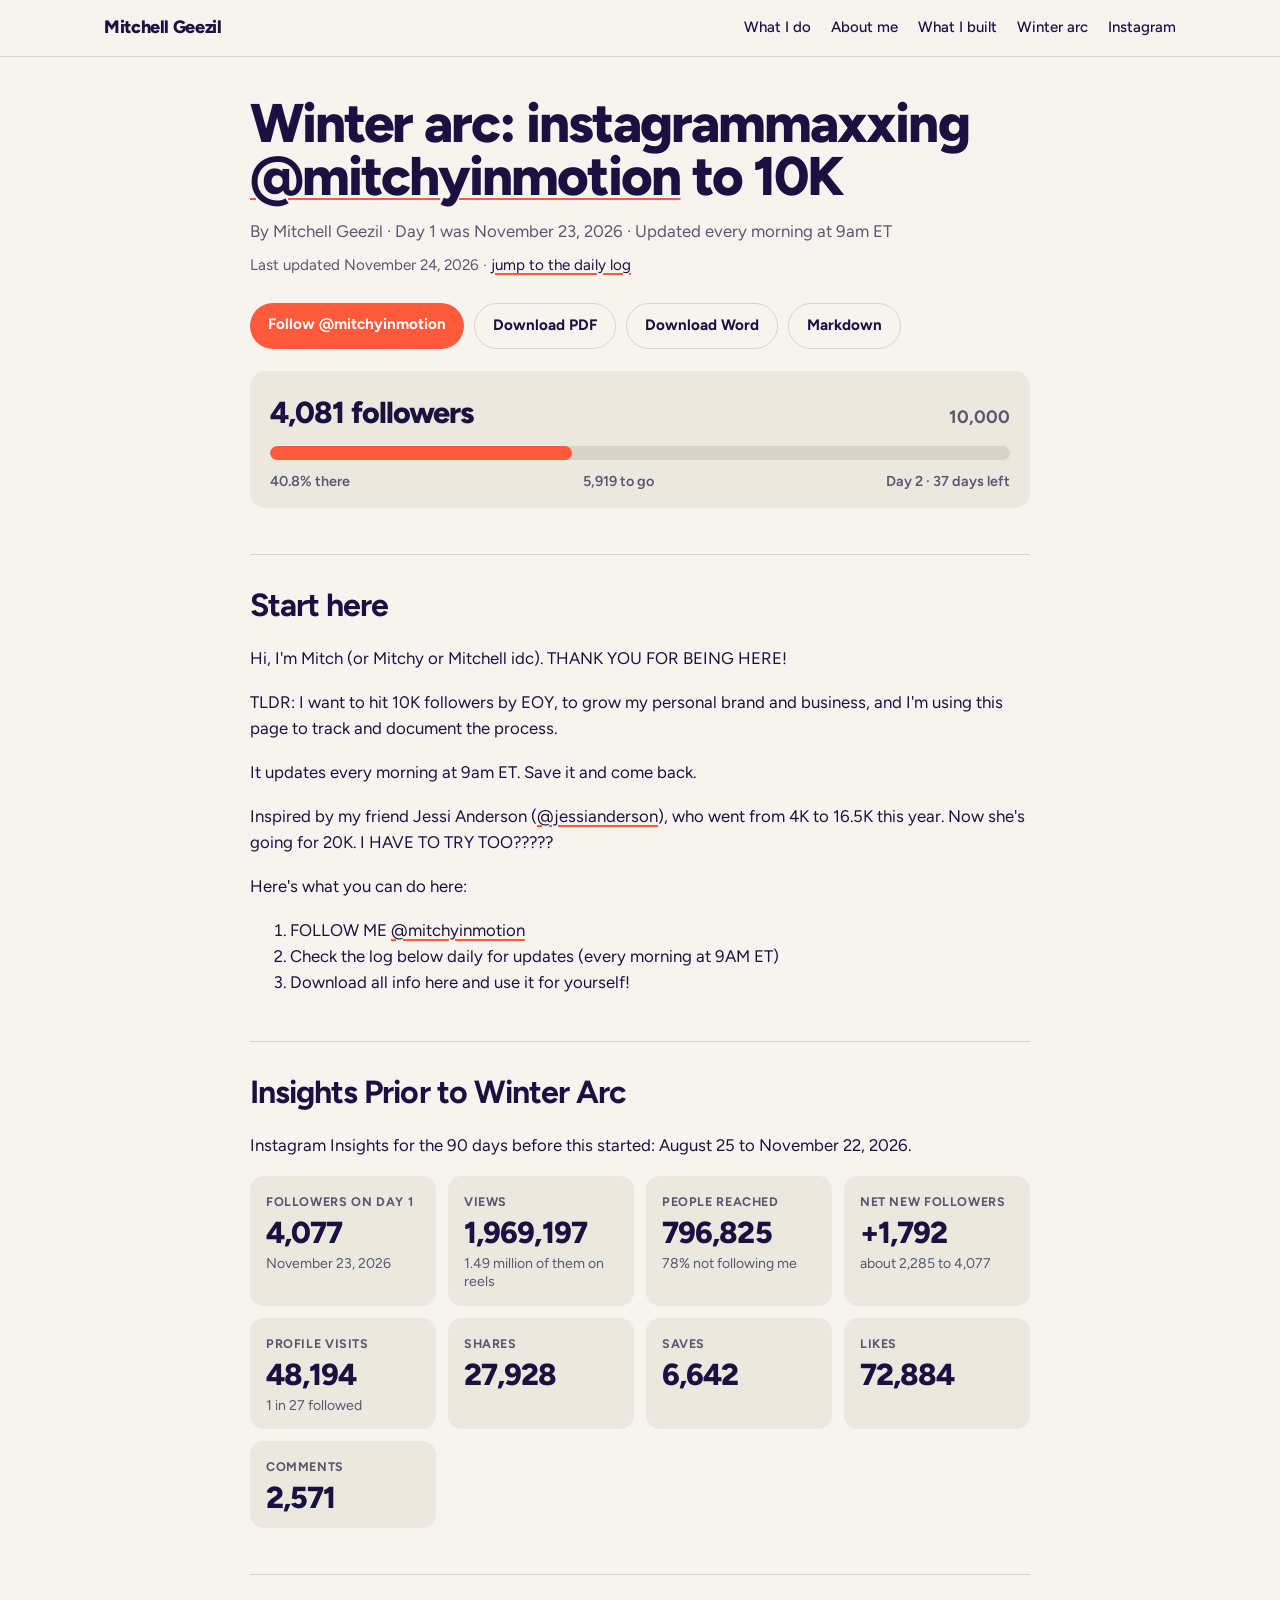
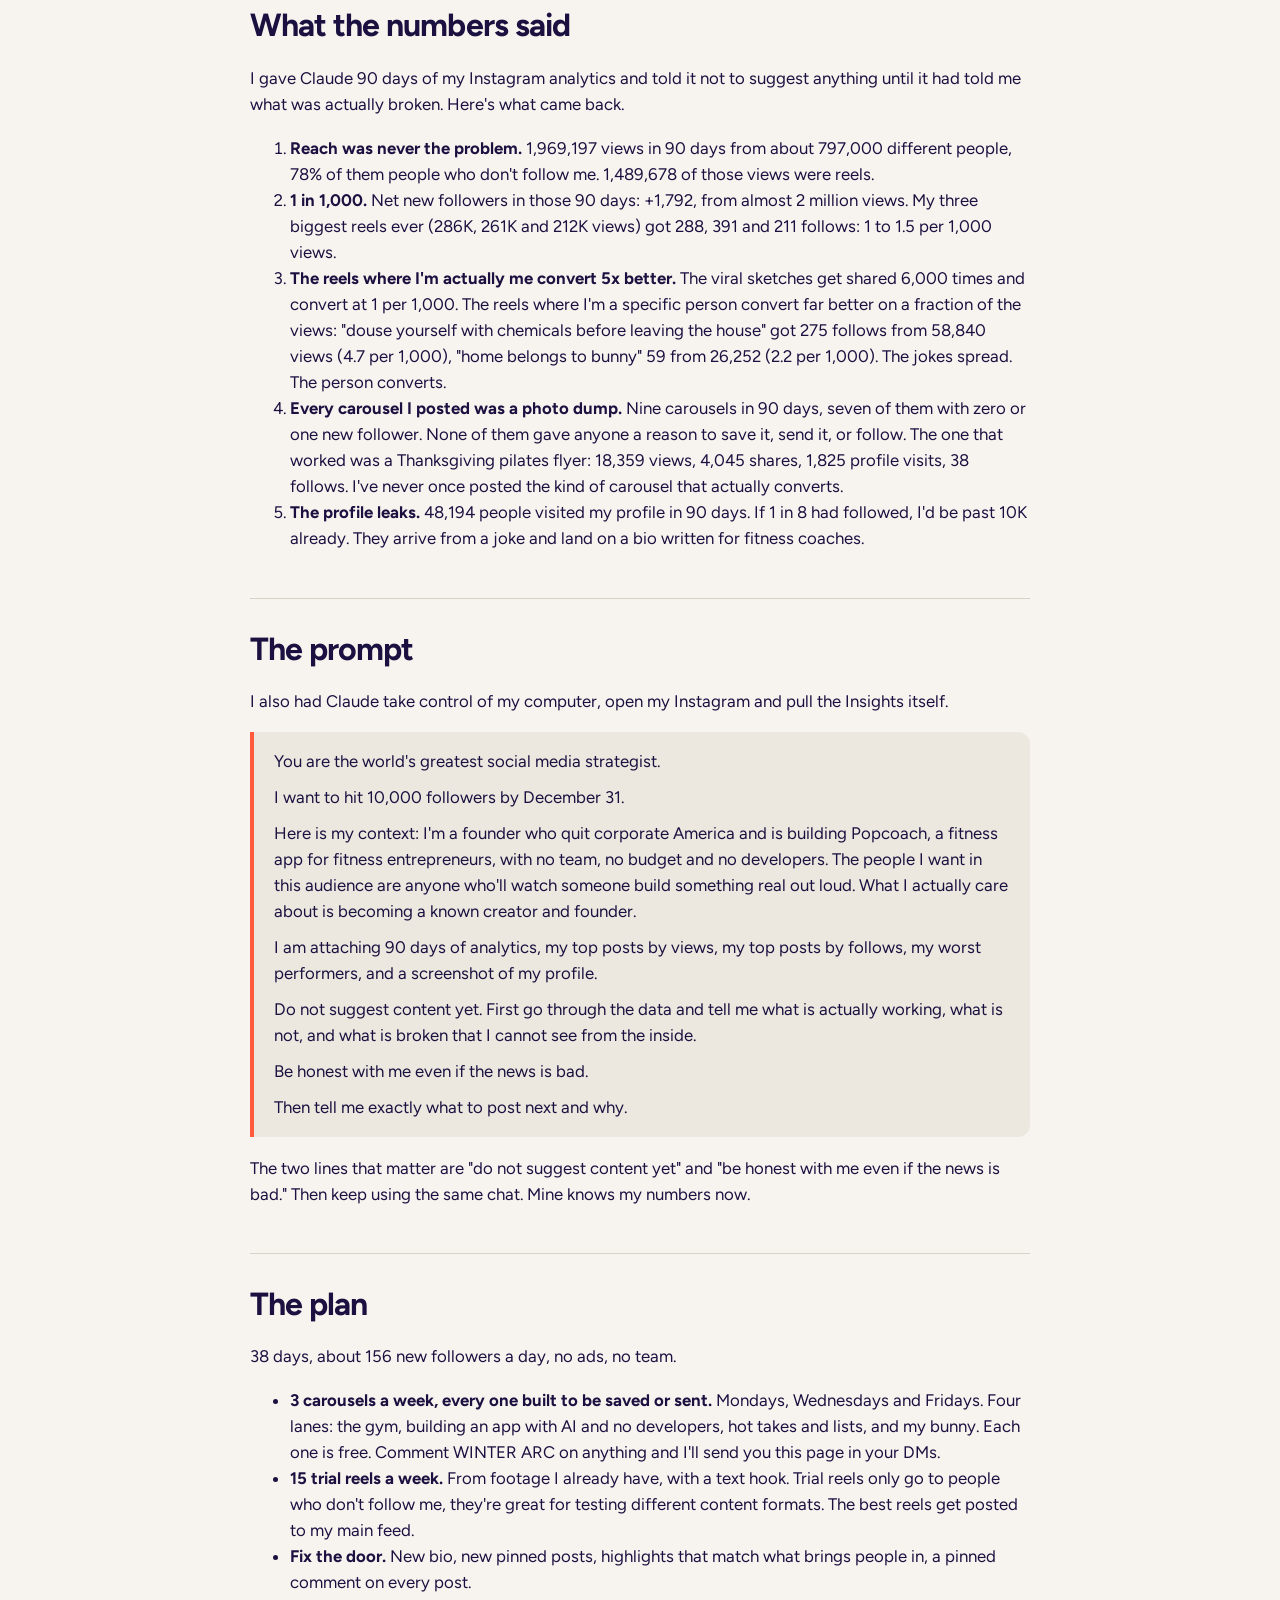
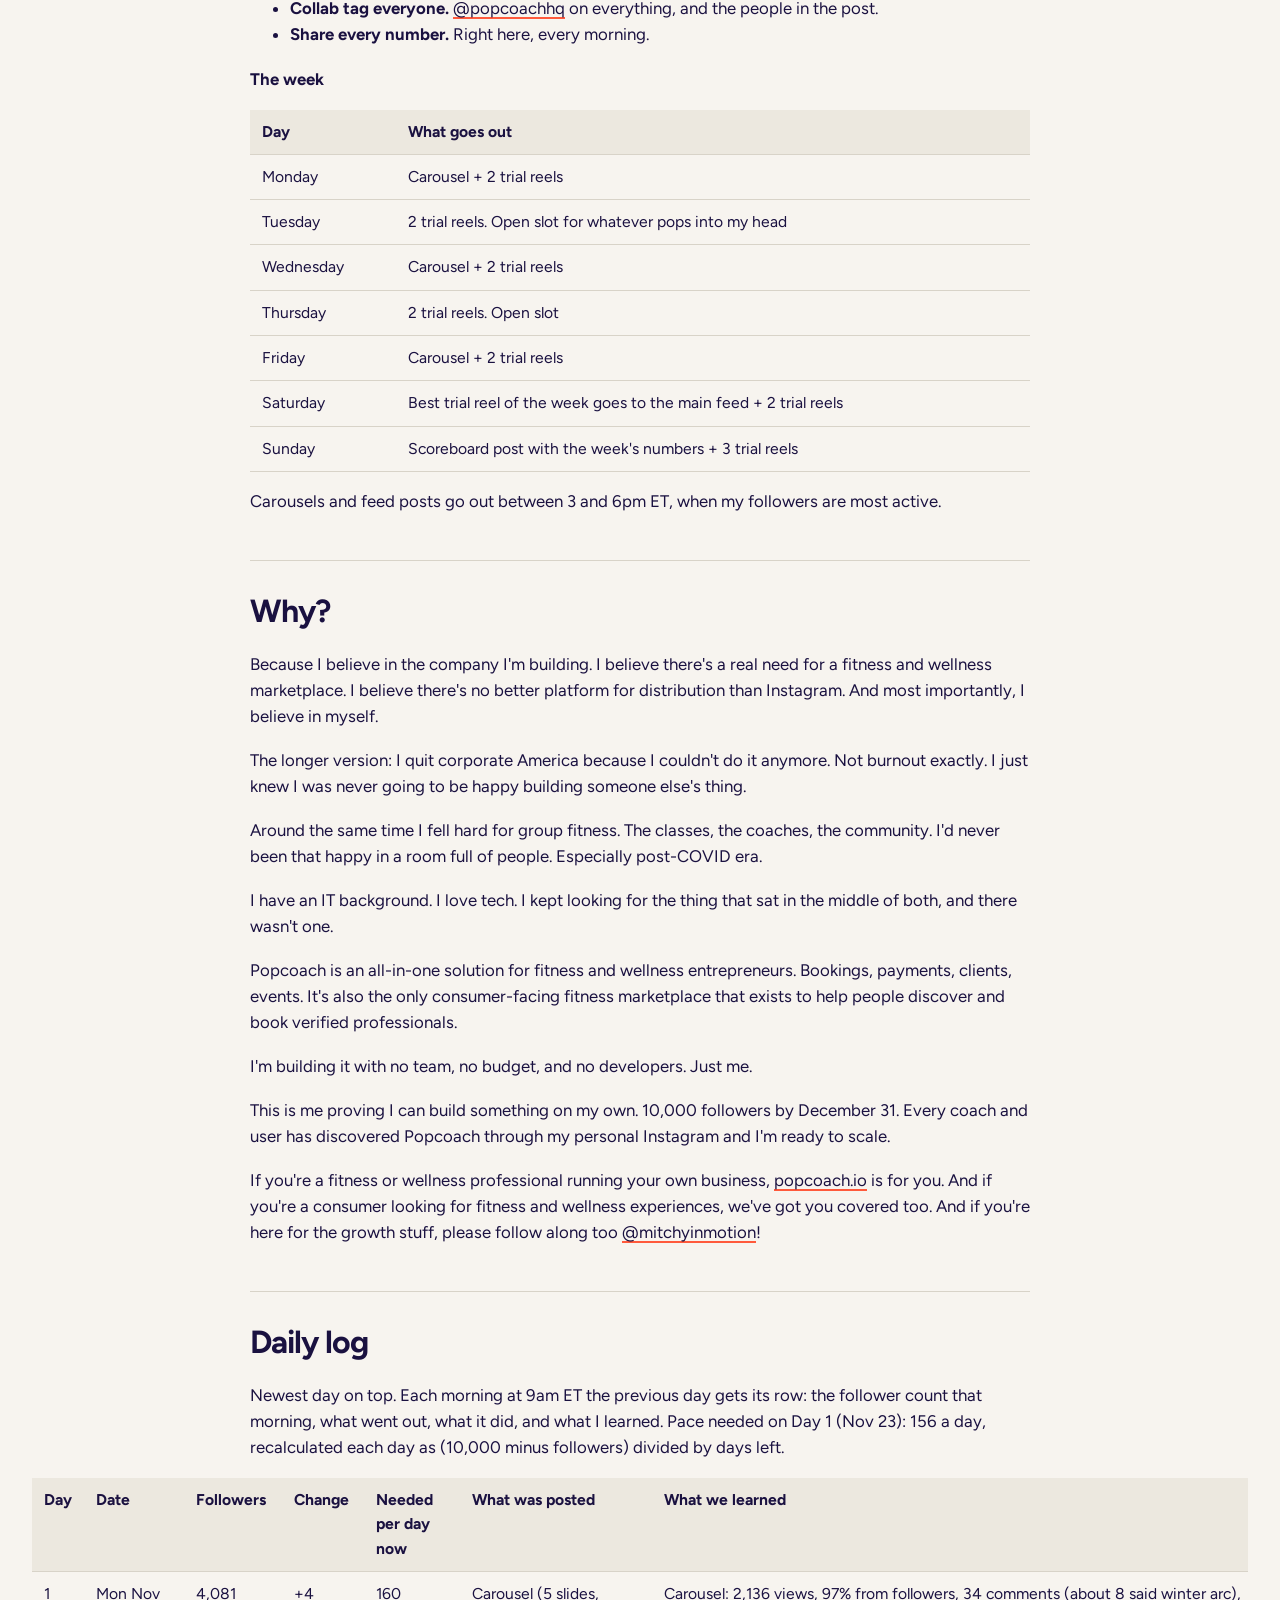
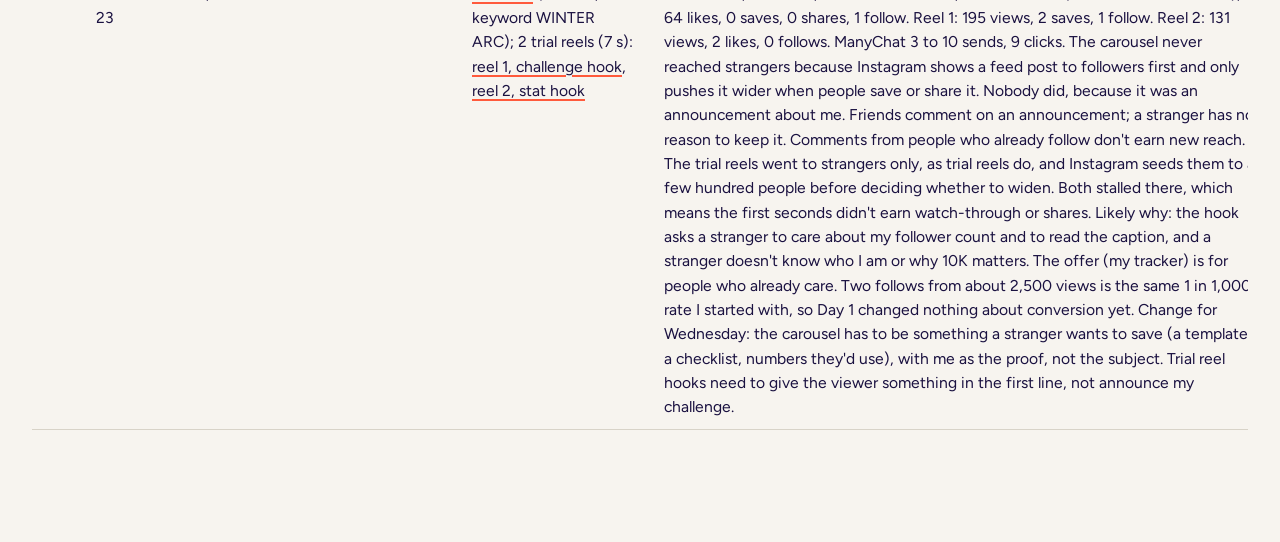
==== 10k/index.html @ 4b401c6c "10k page: move Why above the daily log Co-Authored-By: Claude Opus 5.5 <noreply@anthropic.com>" ====
<!doctype html>
<html lang="en">
<head>
<meta charset="utf-8">
<meta name="viewport" content="width=device-width, initial-scale=1, viewport-fit=cover">
<meta name="description" content="Winter arc: instagrammaxxing @mitchyinmotion from 4,077 to 10,000 followers by December 31. What the numbers said, the prompt, the plan, and every day's real numbers.">
<meta property="og:title" content="Winter arc: instagrammaxxing to 10K">
<meta property="og:description" content="4,077 to 10,000 followers by December 31. What the numbers said, the prompt, the plan, and the daily numbers, flops included.">
<meta property="og:image" content="https://mitchellgeezil.com/img/mitchell.jpg">
<meta property="og:url" content="https://mitchellgeezil.com/10k/">
<meta property="og:type" content="article">
<link rel="icon" href="data:image/svg+xml,%3Csvg xmlns='http://www.w3.org/2000/svg' viewBox='0 0 64 64'%3E%3Crect width='64' height='64' rx='12' fill='%231F1B17'/%3E%3Ctext x='32' y='43' text-anchor='middle' font-family='Georgia,serif' font-size='30' font-weight='600' fill='%23F6F2E9'%3EMG%3C/text%3E%3C/svg%3E">
<link rel="canonical" href="https://mitchellgeezil.com/10k/">
<title>Winter arc: instagrammaxxing to 10K · Mitchell Geezil</title>
<link rel="preconnect" href="https://fonts.googleapis.com">
<link rel="stylesheet" href="https://fonts.googleapis.com/css2?family=Figtree:wght@400;500;600;700;800&display=swap">
<link rel="stylesheet" href="/style.css?v=4">
<style>
.doc{max-width:780px;margin:0 auto;padding-top:40px}
.doc h1{font-size:clamp(2.1rem,5vw,3.4rem);margin-bottom:14px}
.doc .byline{color:var(--fg-2);margin:0 0 10px}
.doc .updated{color:var(--fg-2);font-size:.95rem;margin:0 0 26px}
.doc h2{font-size:clamp(1.5rem,3vw,2rem);font-weight:700;letter-spacing:-0.03em;margin:46px 0 14px;padding-top:26px;border-top:1px solid var(--rule)}
.doc p,.doc li{font-size:1.05rem}
.doc blockquote{margin:18px 0;padding:16px 20px;border-left:4px solid var(--accent);background:var(--band);border-radius:0 12px 12px 0}
.doc blockquote p{margin:0 0 10px}.doc blockquote p:last-child{margin:0}
.doc .tbl{overflow-x:auto;margin:16px 0}
.doc table{border-collapse:collapse;width:100%;font-size:.98rem}
.doc th,.doc td{text-align:left;vertical-align:top;padding:10px 12px;border-bottom:1px solid var(--rule)}
.doc th{font-weight:700;background:var(--band)}
@media screen and (min-width:641px){
  .doc .tbl.wide{width:min(1280px,calc(100vw - 64px));position:relative;left:50%;transform:translateX(-50%)}
  .doc table.cards{min-width:1240px;table-layout:fixed}
  .doc table.cards th:nth-child(1){width:52px}
  .doc table.cards th:nth-child(2){width:100px}
  .doc table.cards th:nth-child(3){width:98px}
  .doc table.cards th:nth-child(4){width:82px}
  .doc table.cards th:nth-child(5){width:96px}
  .doc table.cards th:nth-child(6){width:192px}
}
@media (max-width:640px){
  .doc table.cards thead{display:none}
  .doc table.cards,.doc table.cards tbody{display:block}
  .doc table.cards tr{display:block;padding:10px 0 6px;border-bottom:2px solid var(--rule)}
  .doc table.cards td{display:grid;grid-template-columns:96px 1fr;gap:10px;border:0;padding:4px 0}
  .doc table.cards td::before{content:attr(data-label);font-weight:700;color:var(--fg-2);font-size:.85rem}
  .doc table.cards td:empty{display:none}
  .doc table.cards td:last-child{display:block}
  .doc table.cards td:last-child::before{display:block;margin-bottom:4px}
}
.stats{display:grid;grid-template-columns:repeat(auto-fill,minmax(168px,1fr));gap:12px;margin:12px 0 22px}
.stat{background:var(--band);border-radius:14px;padding:16px 16px 14px;min-width:0}
.stat .l{font-size:.78rem;font-weight:700;letter-spacing:.05em;text-transform:uppercase;color:var(--fg-2);margin-bottom:6px}
.stat .v{font-size:clamp(1.45rem,2.4vw,1.9rem);font-weight:800;letter-spacing:-.03em;line-height:1.05;overflow-wrap:anywhere}
.stat .n{font-size:.88rem;color:var(--fg-2);margin-top:6px;line-height:1.3}
.progress{margin:22px 0 34px;padding:18px 20px 16px;background:var(--band);border-radius:16px}
.progress-top{display:flex;justify-content:space-between;align-items:baseline;gap:12px;margin-bottom:10px}
.progress-now{font-size:clamp(1.4rem,3vw,1.9rem);font-weight:800;letter-spacing:-.03em}
.progress-goal{font-weight:700;color:var(--fg-2)}
.progress-track{height:14px;border-radius:999px;background:var(--rule);overflow:hidden}
.progress-fill{height:100%;border-radius:999px;background:var(--accent);transition:width .6s ease}
.progress-meta{display:flex;flex-wrap:wrap;justify-content:space-between;gap:6px 14px;margin-top:10px;font-size:.9rem;color:var(--fg-2);font-weight:600}
.exports{display:flex;flex-wrap:wrap;gap:10px;margin:0 0 8px}
.exports a{font-weight:700;font-size:.95rem;background:var(--accent);color:#fff;text-decoration:none;padding:10px 18px;border-radius:999px}
.exports a:hover{background:var(--fg);color:var(--bg)}
.exports a.quiet-btn{background:transparent;color:var(--fg);border:1px solid var(--rule)}
</style>
</head>
<body>
<header class="bar">
  <nav class="name"><a class="me" href="/">Mitchell Geezil</a><span class="links"><a href="/#what-i-do">What I do</a><a href="/#about">About me</a><a href="/work/">What I built</a><a href="/10k/">Winter arc</a><a href="https://www.instagram.com/mitchyinmotion/" target="_blank" rel="noopener">Instagram</a></span></nav>
</header>
<div class="page"><article class="doc">
<h1>Winter arc: instagrammaxxing <a href="https://www.instagram.com/mitchyinmotion/">@mitchyinmotion</a> to 10K</h1>
<p class="byline">By Mitchell Geezil · Day 1 was November 23, 2026 · Updated every morning at 9am ET</p><p class="updated">Last updated November 24, 2026 · <a href="#daily-log">jump to the daily log</a></p><div class="exports"><a href="https://www.instagram.com/mitchyinmotion/">Follow @mitchyinmotion</a><a href="/10k/road-to-10k.pdf" download class="quiet-btn">Download PDF</a><a href="/10k/road-to-10k.docx" download class="quiet-btn">Download Word</a><a href="/10k/road-to-10k.md" download class="quiet-btn">Markdown</a></div><div class="progress" role="progressbar" aria-valuemin="0" aria-valuemax="10000" aria-valuenow="4081"><div class="progress-top"><span class="progress-now">4,081 followers</span><span class="progress-goal">10,000</span></div><div class="progress-track"><div class="progress-fill" style="width:40.8%"></div></div><div class="progress-meta"><span>40.8% there</span><span>5,919 to go</span><span>Day 2 · 37 days left</span></div></div>
<h2 id="start-here">Start here</h2>
<p>Hi, I'm Mitch (or Mitchy or Mitchell idc). THANK YOU FOR BEING HERE!</p>
<p>TLDR: I want to hit 10K followers by EOY, to grow my personal brand and business, and I'm using this page to track and document the process.</p>
<p>It updates every morning at 9am ET. Save it and come back.</p>
<p>Inspired by my friend Jessi Anderson (<a href="https://www.instagram.com/jessianderson/">@jessianderson</a>), who went from 4K to 16.5K this year. Now she's going for 20K. I HAVE TO TRY TOO?????</p>
<p>Here's what you can do here:</p>
<ol><li>FOLLOW ME <a href="https://www.instagram.com/mitchyinmotion/">@mitchyinmotion</a></li><li>Check the log below daily for updates (every morning at 9AM ET)</li><li>Download all info here and use it for yourself!</li></ol>
<h2 id="insights-prior-to-winter-arc">Insights Prior to Winter Arc</h2>
<p>Instagram Insights for the 90 days before this started: August 25 to November 22, 2026.</p>
<div class="stats"><div class="stat"><div class="l">Followers on Day 1</div><div class="v">4,077</div><div class="n">November 23, 2026</div></div><div class="stat"><div class="l">Views</div><div class="v">1,969,197</div><div class="n">1.49 million of them on reels</div></div><div class="stat"><div class="l">People reached</div><div class="v">796,825</div><div class="n">78% not following me</div></div><div class="stat"><div class="l">Net new followers</div><div class="v">+1,792</div><div class="n">about 2,285 to 4,077</div></div><div class="stat"><div class="l">Profile visits</div><div class="v">48,194</div><div class="n">1 in 27 followed</div></div><div class="stat"><div class="l">Shares</div><div class="v">27,928</div></div><div class="stat"><div class="l">Saves</div><div class="v">6,642</div></div><div class="stat"><div class="l">Likes</div><div class="v">72,884</div></div><div class="stat"><div class="l">Comments</div><div class="v">2,571</div></div></div>
<h2 id="what-the-numbers-said">What the numbers said</h2>
<p>I gave Claude 90 days of my Instagram analytics and told it not to suggest anything until it had told me what was actually broken. Here's what came back.</p>
<ol><li><strong>Reach was never the problem.</strong> 1,969,197 views in 90 days from about 797,000 different people, 78% of them people who don't follow me. 1,489,678 of those views were reels.</li><li><strong>1 in 1,000.</strong> Net new followers in those 90 days: +1,792, from almost 2 million views. My three biggest reels ever (286K, 261K and 212K views) got 288, 391 and 211 follows: 1 to 1.5 per 1,000 views.</li><li><strong>The reels where I'm actually me convert 5x better.</strong> The viral sketches get shared 6,000 times and convert at 1 per 1,000. The reels where I'm a specific person convert far better on a fraction of the views: "douse yourself with chemicals before leaving the house" got 275 follows from 58,840 views (4.7 per 1,000), "home belongs to bunny" 59 from 26,252 (2.2 per 1,000). The jokes spread. The person converts.</li><li><strong>Every carousel I posted was a photo dump.</strong> Nine carousels in 90 days, seven of them with zero or one new follower. None of them gave anyone a reason to save it, send it, or follow. The one that worked was a Thanksgiving pilates flyer: 18,359 views, 4,045 shares, 1,825 profile visits, 38 follows. I've never once posted the kind of carousel that actually converts.</li><li><strong>The profile leaks.</strong> 48,194 people visited my profile in 90 days. If 1 in 8 had followed, I'd be past 10K already. They arrive from a joke and land on a bio written for fitness coaches.</li></ol>
<h2 id="the-prompt">The prompt</h2>
<p>I also had Claude take control of my computer, open my Instagram and pull the Insights itself.</p>
<blockquote><p>You are the world's greatest social media strategist.</p><p>I want to hit 10,000 followers by December 31.</p><p>Here is my context: I'm a founder who quit corporate America and is building Popcoach, a fitness app for fitness entrepreneurs, with no team, no budget and no developers. The people I want in this audience are anyone who'll watch someone build something real out loud. What I actually care about is becoming a known creator and founder.</p><p>I am attaching 90 days of analytics, my top posts by views, my top posts by follows, my worst performers, and a screenshot of my profile.</p><p>Do not suggest content yet. First go through the data and tell me what is actually working, what is not, and what is broken that I cannot see from the inside.</p><p>Be honest with me even if the news is bad.</p><p>Then tell me exactly what to post next and why.</p></blockquote>
<p>The two lines that matter are "do not suggest content yet" and "be honest with me even if the news is bad." Then keep using the same chat. Mine knows my numbers now.</p>
<h2 id="the-plan">The plan</h2>
<p>38 days, about 156 new followers a day, no ads, no team.</p>
<ul><li><strong>3 carousels a week, every one built to be saved or sent.</strong> Mondays, Wednesdays and Fridays. Four lanes: the gym, building an app with AI and no developers, hot takes and lists, and my bunny. Each one is free. Comment WINTER ARC on anything and I'll send you this page in your DMs.</li><li><strong>15 trial reels a week.</strong> From footage I already have, with a text hook. Trial reels only go to people who don't follow me, they're great for testing different content formats. The best reels get posted to my main feed.</li><li><strong>Fix the door.</strong> New bio, new pinned posts, highlights that match what brings people in, a pinned comment on every post.</li><li><strong>Collab tag everyone.</strong> <a href="https://www.instagram.com/popcoachhq/">@popcoachhq</a> on everything, and the people in the post.</li><li><strong>Share every number.</strong> Right here, every morning.</li></ul>
<p><strong>The week</strong></p>
<div class="tbl"><table><thead><tr><th>Day</th><th>What goes out</th></tr></thead><tbody><tr><td data-label="Day"><span>Monday</span></td><td data-label="What goes out"><span>Carousel + 2 trial reels</span></td></tr><tr><td data-label="Day"><span>Tuesday</span></td><td data-label="What goes out"><span>2 trial reels. Open slot for whatever pops into my head</span></td></tr><tr><td data-label="Day"><span>Wednesday</span></td><td data-label="What goes out"><span>Carousel + 2 trial reels</span></td></tr><tr><td data-label="Day"><span>Thursday</span></td><td data-label="What goes out"><span>2 trial reels. Open slot</span></td></tr><tr><td data-label="Day"><span>Friday</span></td><td data-label="What goes out"><span>Carousel + 2 trial reels</span></td></tr><tr><td data-label="Day"><span>Saturday</span></td><td data-label="What goes out"><span>Best trial reel of the week goes to the main feed + 2 trial reels</span></td></tr><tr><td data-label="Day"><span>Sunday</span></td><td data-label="What goes out"><span>Scoreboard post with the week's numbers + 3 trial reels</span></td></tr></tbody></table></div>
<p>Carousels and feed posts go out between 3 and 6pm ET, when my followers are most active.</p>
<h2 id="why">Why?</h2>
<p>Because I believe in the company I'm building. I believe there's a real need for a fitness and wellness marketplace. I believe there's no better platform for distribution than Instagram. And most importantly, I believe in myself.</p>
<p>The longer version: I quit corporate America because I couldn't do it anymore. Not burnout exactly. I just knew I was never going to be happy building someone else's thing.</p>
<p>Around the same time I fell hard for group fitness. The classes, the coaches, the community. I'd never been that happy in a room full of people. Especially post-COVID era.</p>
<p>I have an IT background. I love tech. I kept looking for the thing that sat in the middle of both, and there wasn't one.</p>
<p>Popcoach is an all-in-one solution for fitness and wellness entrepreneurs. Bookings, payments, clients, events. It's also the only consumer-facing fitness marketplace that exists to help people discover and book verified professionals.</p>
<p>I'm building it with no team, no budget, and no developers. Just me.</p>
<p>This is me proving I can build something on my own. 10,000 followers by December 31. Every coach and user has discovered Popcoach through my personal Instagram and I'm ready to scale.</p>
<p>If you're a fitness or wellness professional running your own business, <a href="https://popcoach.io">popcoach.io</a> is for you. And if you're a consumer looking for fitness and wellness experiences, we've got you covered too. And if you're here for the growth stuff, please follow along too <a href="https://www.instagram.com/mitchyinmotion/">@mitchyinmotion</a>!</p>
<h2 id="daily-log">Daily log</h2>
<p>Newest day on top. Each morning at 9am ET the previous day gets its row: the follower count that morning, what went out, what it did, and what I learned. Pace needed on Day 1 (Nov 23): 156 a day, recalculated each day as (10,000 minus followers) divided by days left.</p>
<div class="tbl wide" tabindex="0" role="region" aria-label="Daily log, scrolls sideways"><table class="cards"><thead><tr><th>Day</th><th>Date</th><th>Followers</th><th>Change</th><th>Needed per day now</th><th>What was posted</th><th>What we learned</th></tr></thead><tbody><tr><td data-label="Day"><span>1</span></td><td data-label="Date"><span>Mon Nov 23</span></td><td data-label="Followers"><span>4,081</span></td><td data-label="Change"><span>+4</span></td><td data-label="Needed per day now"><span>160</span></td><td data-label="What was posted"><span><a href="https://www.instagram.com/p/DgGKlHwoFeu/">Carousel</a> (5 slides, keyword WINTER ARC); 2 trial reels (7 s): <a href="https://www.instagram.com/reel/DgGRdWlRxcU/">reel 1, challenge hook</a>, <a href="https://www.instagram.com/reel/DgGrMkWxYnB/">reel 2, stat hook</a></span></td><td data-label="What we learned"><span>Carousel: 2,136 views, 97% from followers, 34 comments (about 8 said winter arc), 64 likes, 0 saves, 0 shares, 1 follow. Reel 1: 195 views, 2 saves, 1 follow. Reel 2: 131 views, 2 likes, 0 follows. ManyChat 3 to 10 sends, 9 clicks. The carousel never reached strangers because Instagram shows a feed post to followers first and only pushes it wider when people save or share it. Nobody did, because it was an announcement about me. Friends comment on an announcement; a stranger has no reason to keep it. Comments from people who already follow don't earn new reach. The trial reels went to strangers only, as trial reels do, and Instagram seeds them to a few hundred people before deciding whether to widen. Both stalled there, which means the first seconds didn't earn watch-through or shares. Likely why: the hook asks a stranger to care about my follower count and to read the caption, and a stranger doesn't know who I am or why 10K matters. The offer (my tracker) is for people who already care. Two follows from about 2,500 views is the same 1 in 1,000 rate I started with, so Day 1 changed nothing about conversion yet. Change for Wednesday: the carousel has to be something a stranger wants to save (a template, a checklist, numbers they'd use), with me as the proof, not the subject. Trial reel hooks need to give the viewer something in the first line, not announce my challenge.</span></td></tr></tbody></table></div>
</article></div>
</body>
</html>
---- style.css ----
/* shared mechanics every redesign needs: reset, pencil underline, form, honeypot */
*{box-sizing:border-box}
body{margin:0}
img{max-width:100%}
.hp{position:absolute;left:-9999px;width:1px;height:1px;overflow:hidden}
.pencil{position:relative;white-space:nowrap}
.pencil::after{content:"";position:absolute;left:-3%;right:-3%;bottom:-0.04em;height:0.26em;background:currentColor;-webkit-mask:url("data:image/svg+xml,%3Csvg xmlns='http://www.w3.org/2000/svg' viewBox='0 0 200 24' preserveAspectRatio='none'%3E%3Cpath d='M3 13 C 40 7, 75 18, 118 10 S 175 15, 197 9' fill='none' stroke='%23000' stroke-width='4.5' stroke-linecap='round' opacity='0.85'/%3E%3Cpath d='M6 17 C 50 12, 90 21, 140 13 S 180 18, 195 14' fill='none' stroke='%23000' stroke-width='2.2' stroke-linecap='round' opacity='0.55'/%3E%3C/svg%3E") no-repeat center/100% 100%;mask:url("data:image/svg+xml,%3Csvg xmlns='http://www.w3.org/2000/svg' viewBox='0 0 200 24' preserveAspectRatio='none'%3E%3Cpath d='M3 13 C 40 7, 75 18, 118 10 S 175 15, 197 9' fill='none' stroke='%23000' stroke-width='4.5' stroke-linecap='round' opacity='0.85'/%3E%3Cpath d='M6 17 C 50 12, 90 21, 140 13 S 180 18, 195 14' fill='none' stroke='%23000' stroke-width='2.2' stroke-linecap='round' opacity='0.55'/%3E%3C/svg%3E") no-repeat center/100% 100%;pointer-events:none}
@media (prefers-reduced-motion: no-preference){ html{scroll-behavior:smooth} }
h2{scroll-margin-top:84px}
.form{display:grid;gap:14px;max-width:560px}
.form label{display:grid;gap:6px}
.form input,.form textarea{font:inherit;width:100%}
.form textarea{min-height:130px;resize:vertical}
.note{min-height:1.4em}
a:focus-visible,button:focus-visible,input:focus-visible,textarea:focus-visible{outline:2px solid currentColor;outline-offset:3px}

/* STUDIO + PMI: Studio's bold type and two-column sections, on PMI's warm paper and indigo ink, with pill buttons, rounded photo and a sand band behind the offerings. */
:root{--bg:#F7F4EF;--band:#ECE8DF;--fg:#1A1140;--fg-2:#5B5570;--rule:#D8D3C8;--accent:#FF5A3C;--type:"Figtree",ui-sans-serif,system-ui,sans-serif}
@media (prefers-color-scheme: dark){:root:not([data-theme="light"]){--bg:#141020;--band:#1C1730;--fg:#F3EFE8;--fg-2:#B1ABC2;--rule:#2F2944;color-scheme:dark}}
:root[data-theme="dark"]{--bg:#141020;--band:#1C1730;--fg:#F3EFE8;--fg-2:#B1ABC2;--rule:#2F2944;color-scheme:dark}
body{background:var(--bg);color:var(--fg);font-family:var(--type);font-size:18px;line-height:1.55;-webkit-font-smoothing:antialiased;overflow-x:hidden}
a{color:var(--fg);text-decoration:underline;text-decoration-color:var(--accent);text-decoration-thickness:2px;text-underline-offset:3px}
a:hover{color:var(--accent)}
p{margin:0 0 18px}
.bar{position:sticky;top:env(safe-area-inset-top,0px);z-index:5;background:var(--bg);border-bottom:1px solid var(--rule)}
.name{max-width:1120px;margin:0 auto;padding:14px max(24px,env(safe-area-inset-right,0px)) 14px max(24px,env(safe-area-inset-left,0px));display:flex;justify-content:space-between;align-items:center;gap:10px 24px;flex-wrap:wrap;font-size:15px}
.name a{text-decoration:none;font-weight:500}
.name a.me{font-weight:800;font-size:18px;letter-spacing:-0.02em}
.name .links{display:flex;gap:20px;flex-wrap:wrap;align-items:center}
.name .links a[href$="#contact"]{background:var(--fg);color:var(--bg);border-radius:999px;padding:8px 16px}
.name .links a[href$="#contact"]:hover{background:var(--accent);color:#fff}
.page{max-width:1120px;margin:0 auto;padding:0 max(24px,env(safe-area-inset-right,0px)) 96px max(24px,env(safe-area-inset-left,0px))}
.hero{display:grid;grid-template-columns:minmax(0,1.3fr) minmax(0,1fr);gap:48px;align-items:end;padding:64px 0 56px}
.hero-text{min-width:0}
h1{font-size:clamp(2.8rem,7vw,5.2rem);font-weight:800;line-height:.98;letter-spacing:-0.035em;margin:0 0 28px;text-wrap:balance}
.pencil::after{background:var(--accent)}
.lede{font-size:1.2rem;margin:0 0 10px}
.lede:first-of-type{font-weight:600}
.lede+.lede{color:var(--fg-2)}
.portrait{width:100%;max-width:400px;aspect-ratio:4/5;height:auto;object-fit:cover;border-radius:28px;justify-self:end}
.sec{position:relative;display:grid;grid-template-columns:minmax(0,1fr) minmax(0,2fr);gap:32px 48px;padding:48px 0 56px;border-top:1px solid var(--rule)}
.sec h2{font-size:clamp(1.6rem,3vw,2.2rem);font-weight:700;letter-spacing:-0.03em;line-height:1.05;margin:0;position:sticky;top:96px;align-self:start}
.sec-body{min-width:0;font-size:1.05rem}
.sec-body>p:last-child{margin-bottom:0}
#what-i-do{border-top:0;padding:56px 0 60px}
#what-i-do::before{content:"";position:absolute;inset:0 -100vw;background:var(--band);z-index:-1;border-radius:0}
.offers{list-style:none;margin:0 0 20px;padding:0}
.offers li{padding:16px 0;border-top:1px solid var(--rule);font-size:1.05rem}
.offers li:first-child{border-top:0;padding-top:0}
.offers strong{display:block;font-weight:700;font-size:1.25rem;letter-spacing:-0.02em;margin-bottom:4px}
#before .offers li{padding:8px 0;border-top:0}
#before .offers li::before{content:"—";color:var(--accent);margin-right:10px;font-weight:800}
.form label{font-size:.95rem;font-weight:600}
.form input,.form textarea{border:1px solid var(--rule);background:var(--band);color:var(--fg);padding:13px 16px;border-radius:12px}
.form input:focus,.form textarea:focus{outline:0;border-color:var(--fg)}
.btn{font:inherit;font-weight:700;font-size:1rem;background:var(--accent);color:#fff;border:0;padding:14px 26px;border-radius:999px;cursor:pointer;justify-self:start}
.btn::after{content:" →"}
.btn:hover{background:var(--fg);color:var(--bg)}
.note{color:var(--fg-2);font-size:.95rem;margin:4px 0 0}
.quiet{color:var(--fg-2)}
.sec-body .quiet{margin-top:18px}
@media (max-width:760px){
  .hero{grid-template-columns:1fr;gap:24px;padding:36px 0 36px}
  .portrait{order:-1;max-width:200px;aspect-ratio:1;border-radius:20px;justify-self:start}
  h1{font-size:2.7rem}
  .sec{grid-template-columns:1fr;gap:14px;padding:32px 0 36px}
  .sec h2{position:static;font-size:1.6rem}
  .name .links{gap:12px;font-size:14px}
  .name .links a[href$="#contact"]{padding:6px 12px}
}
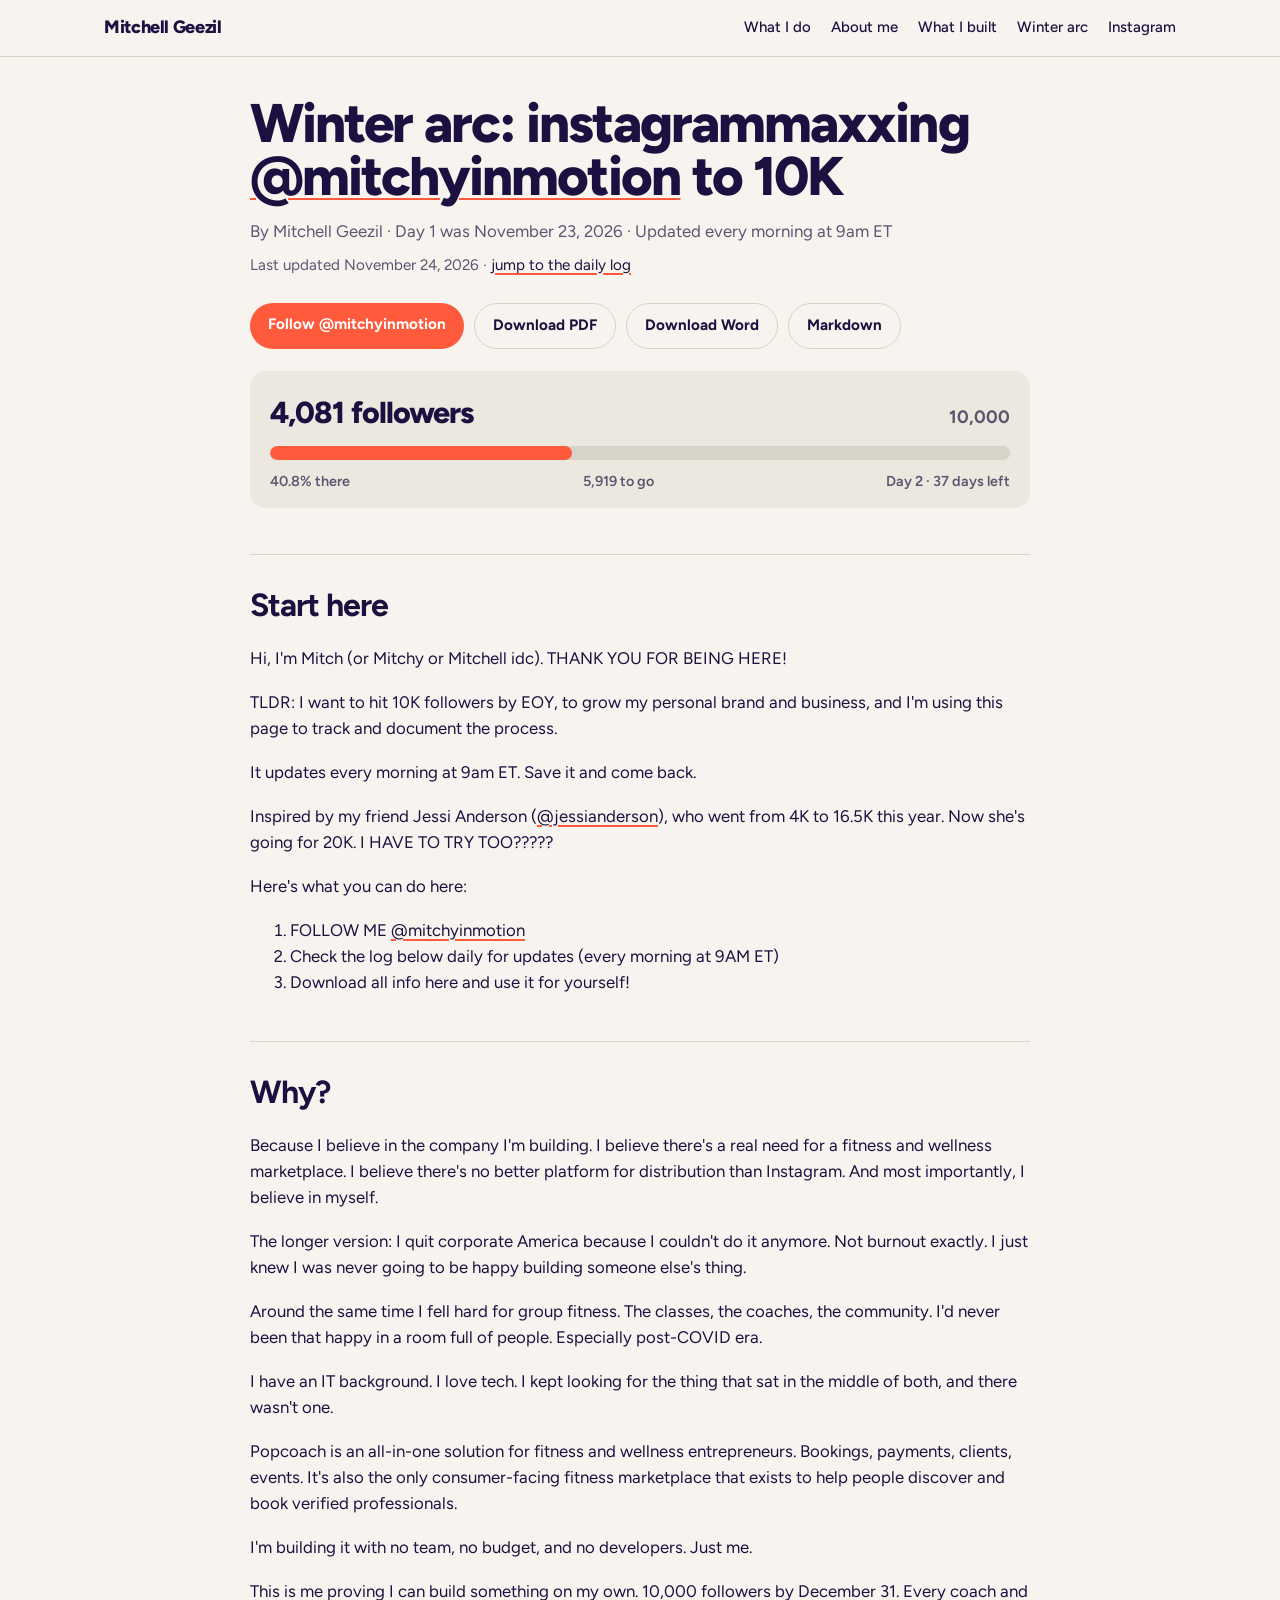
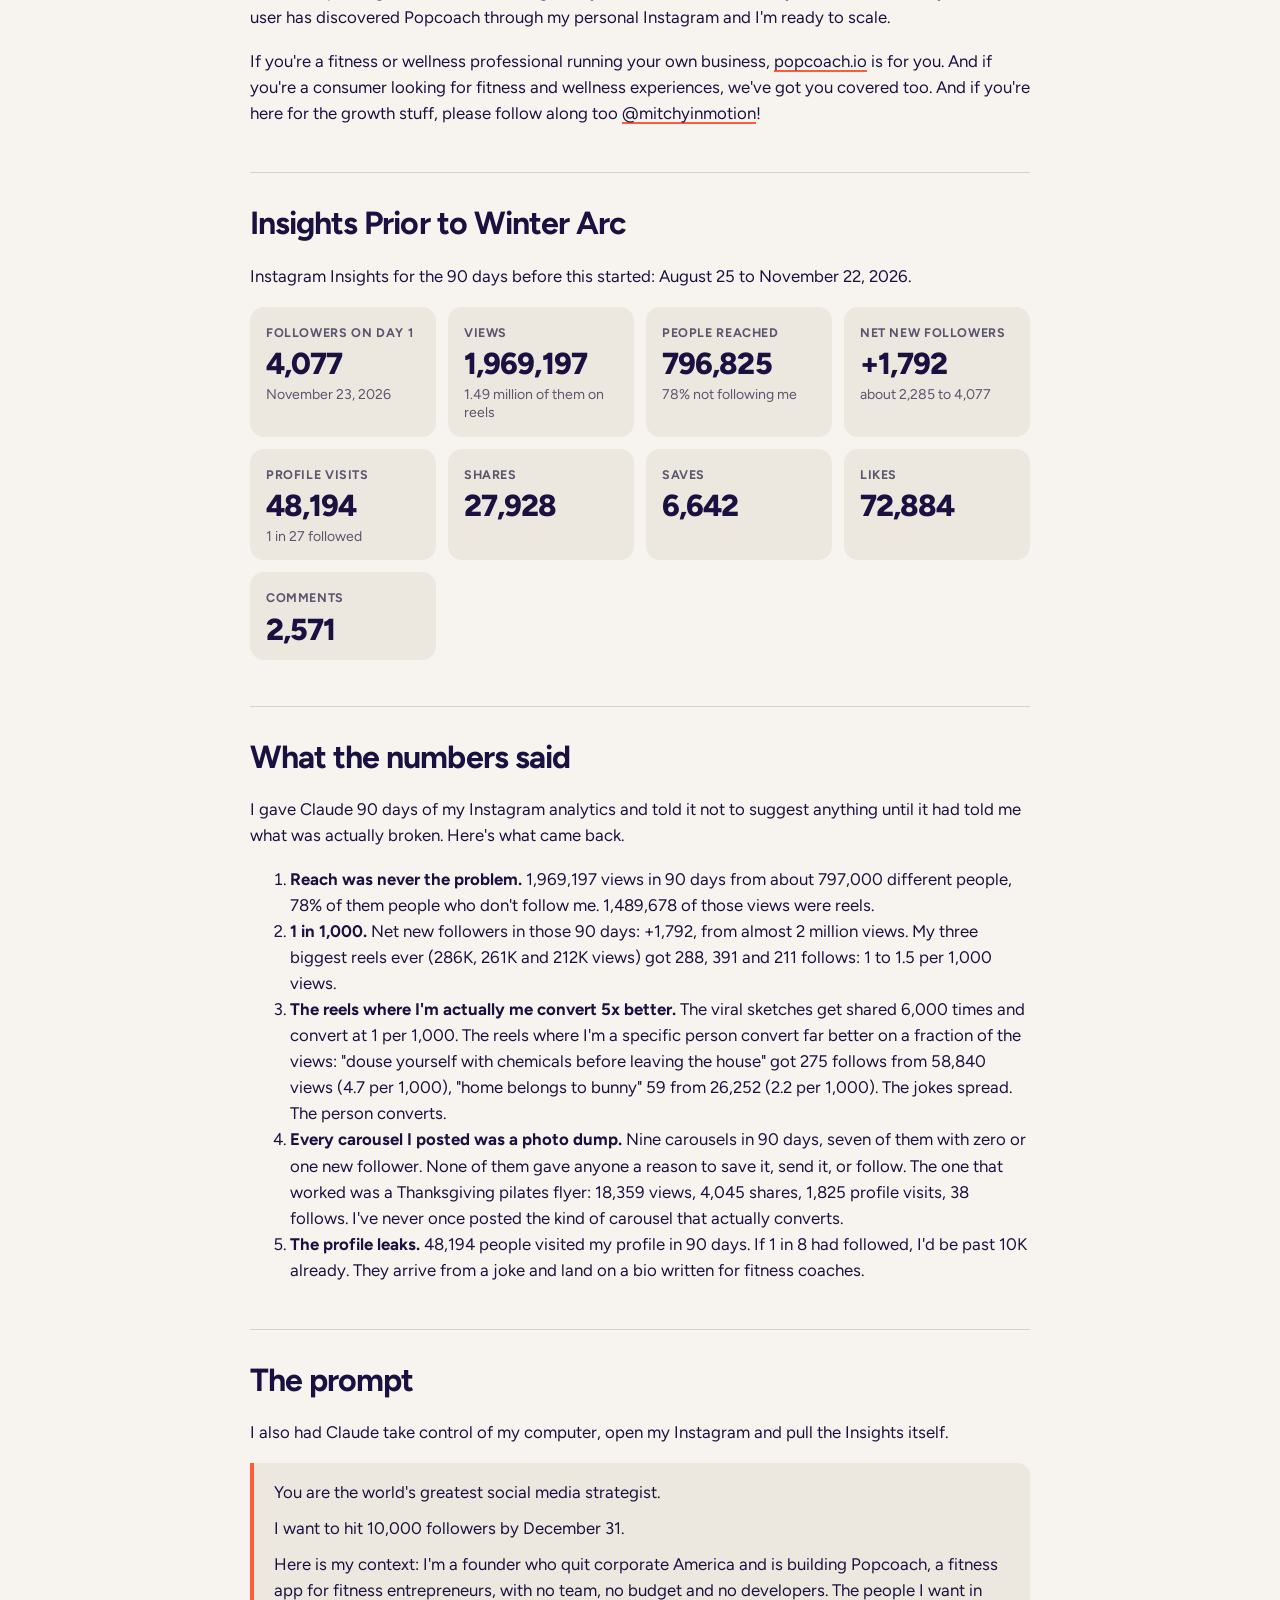
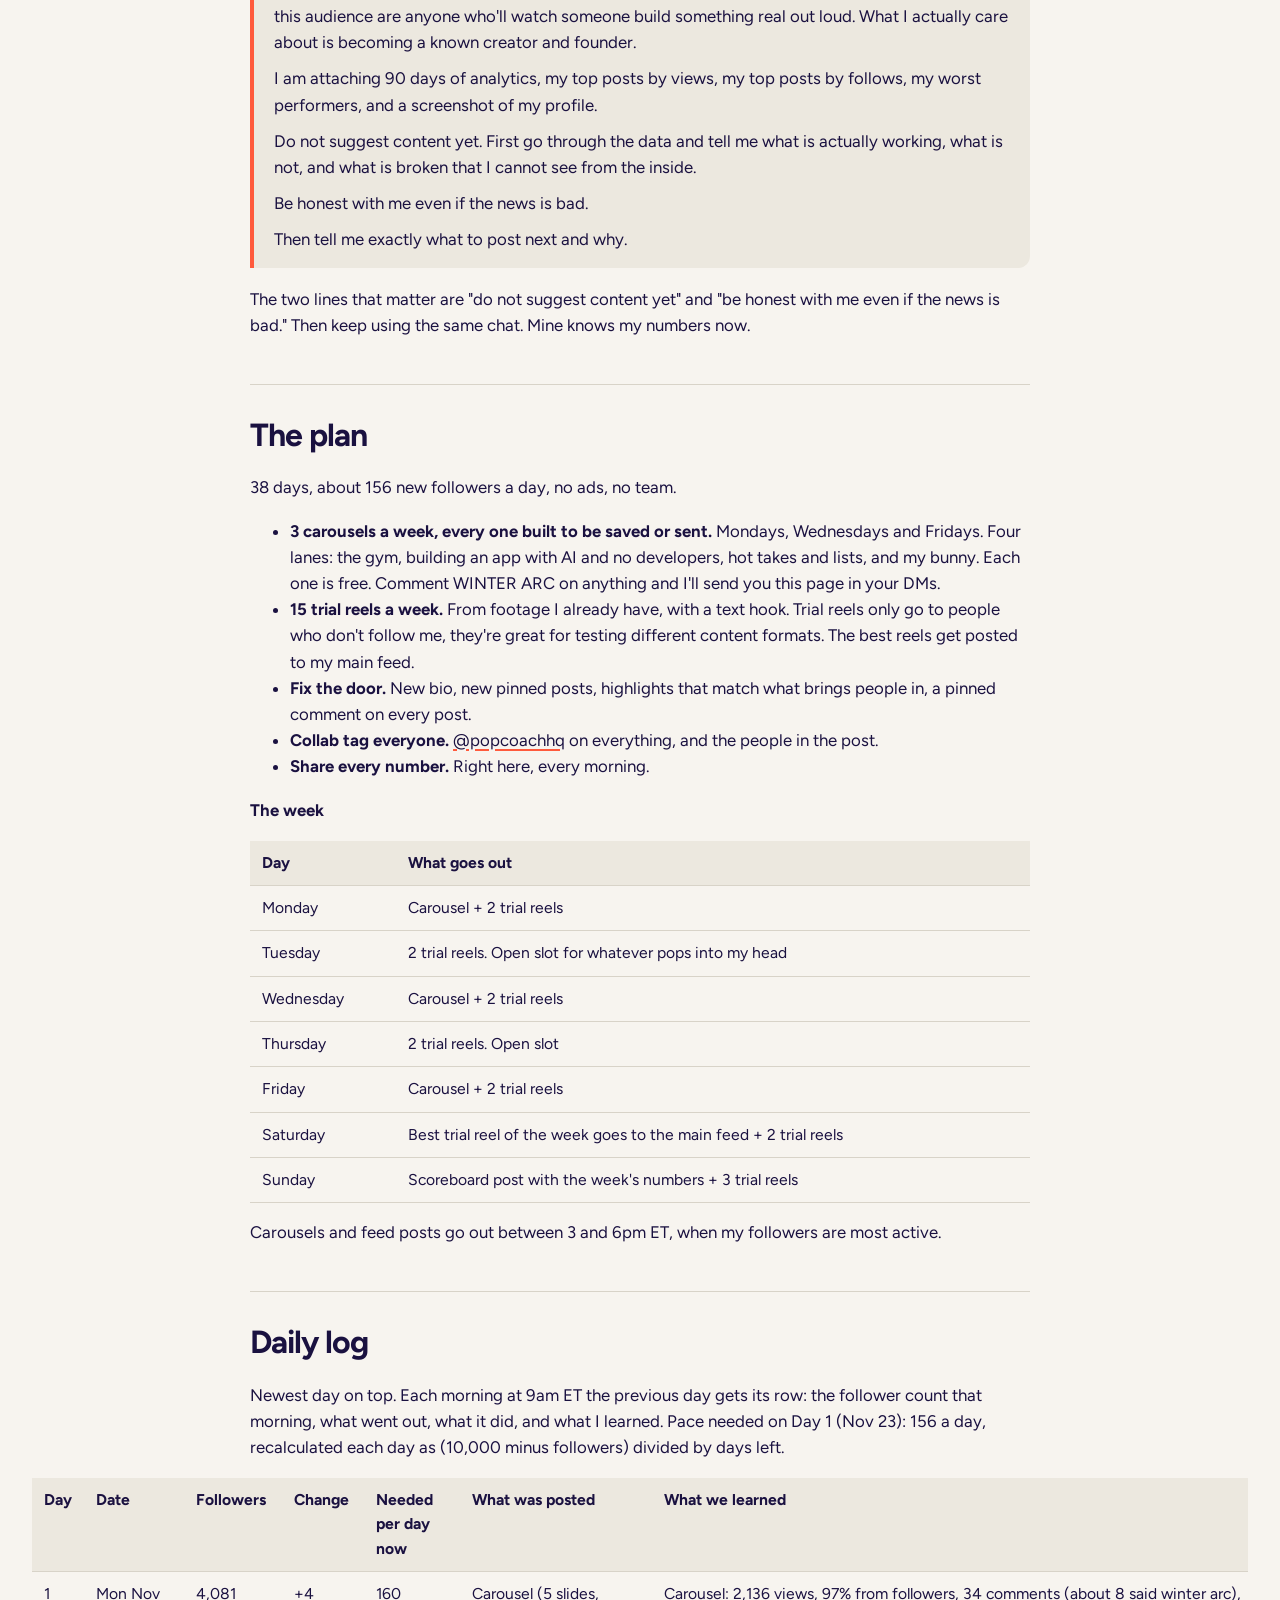
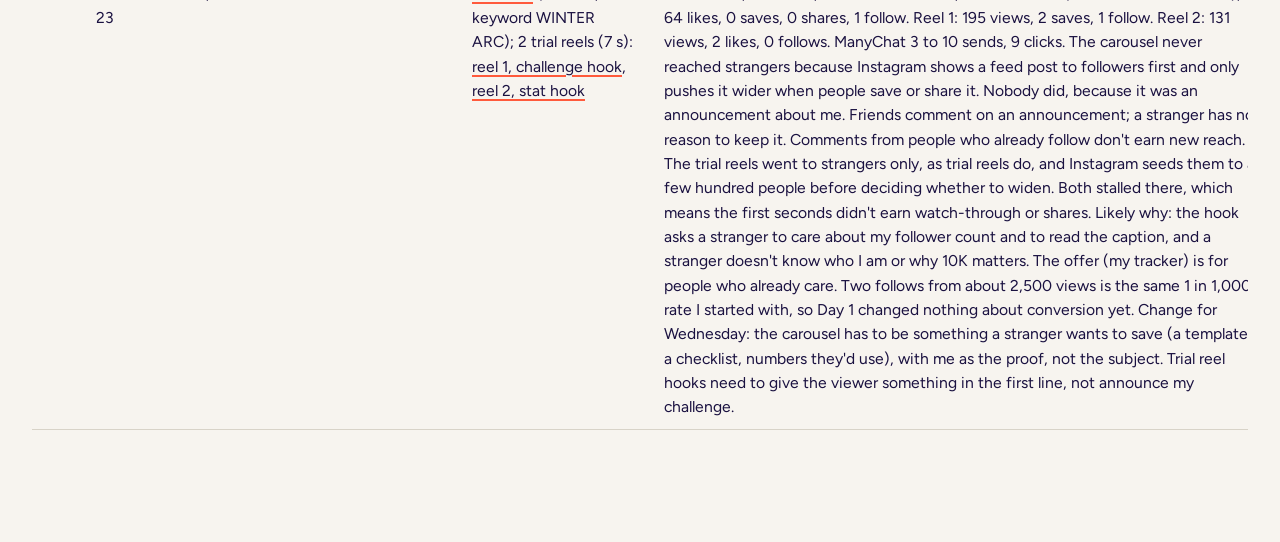
==== commit bb971fd1: "10k page: move Why below Start here Co-Authored-By: Claude Opus 5.5 <noreply@anthropic.com>" ====
--- a/10k/index.html
+++ b/10k/index.html
@@ -80,6 +80,15 @@
 <p>Inspired by my friend Jessi Anderson (<a href="https://www.instagram.com/jessianderson/">@jessianderson</a>), who went from 4K to 16.5K this year. Now she's going for 20K. I HAVE TO TRY TOO?????</p>
 <p>Here's what you can do here:</p>
 <ol><li>FOLLOW ME <a href="https://www.instagram.com/mitchyinmotion/">@mitchyinmotion</a></li><li>Check the log below daily for updates (every morning at 9AM ET)</li><li>Download all info here and use it for yourself!</li></ol>
+<h2 id="why">Why?</h2>
+<p>Because I believe in the company I'm building. I believe there's a real need for a fitness and wellness marketplace. I believe there's no better platform for distribution than Instagram. And most importantly, I believe in myself.</p>
+<p>The longer version: I quit corporate America because I couldn't do it anymore. Not burnout exactly. I just knew I was never going to be happy building someone else's thing.</p>
+<p>Around the same time I fell hard for group fitness. The classes, the coaches, the community. I'd never been that happy in a room full of people. Especially post-COVID era.</p>
+<p>I have an IT background. I love tech. I kept looking for the thing that sat in the middle of both, and there wasn't one.</p>
+<p>Popcoach is an all-in-one solution for fitness and wellness entrepreneurs. Bookings, payments, clients, events. It's also the only consumer-facing fitness marketplace that exists to help people discover and book verified professionals.</p>
+<p>I'm building it with no team, no budget, and no developers. Just me.</p>
+<p>This is me proving I can build something on my own. 10,000 followers by December 31. Every coach and user has discovered Popcoach through my personal Instagram and I'm ready to scale.</p>
+<p>If you're a fitness or wellness professional running your own business, <a href="https://popcoach.io">popcoach.io</a> is for you. And if you're a consumer looking for fitness and wellness experiences, we've got you covered too. And if you're here for the growth stuff, please follow along too <a href="https://www.instagram.com/mitchyinmotion/">@mitchyinmotion</a>!</p>
 <h2 id="insights-prior-to-winter-arc">Insights Prior to Winter Arc</h2>
 <p>Instagram Insights for the 90 days before this started: August 25 to November 22, 2026.</p>
 <div class="stats"><div class="stat"><div class="l">Followers on Day 1</div><div class="v">4,077</div><div class="n">November 23, 2026</div></div><div class="stat"><div class="l">Views</div><div class="v">1,969,197</div><div class="n">1.49 million of them on reels</div></div><div class="stat"><div class="l">People reached</div><div class="v">796,825</div><div class="n">78% not following me</div></div><div class="stat"><div class="l">Net new followers</div><div class="v">+1,792</div><div class="n">about 2,285 to 4,077</div></div><div class="stat"><div class="l">Profile visits</div><div class="v">48,194</div><div class="n">1 in 27 followed</div></div><div class="stat"><div class="l">Shares</div><div class="v">27,928</div></div><div class="stat"><div class="l">Saves</div><div class="v">6,642</div></div><div class="stat"><div class="l">Likes</div><div class="v">72,884</div></div><div class="stat"><div class="l">Comments</div><div class="v">2,571</div></div></div>
@@ -96,15 +105,6 @@
 <p><strong>The week</strong></p>
 <div class="tbl"><table><thead><tr><th>Day</th><th>What goes out</th></tr></thead><tbody><tr><td data-label="Day"><span>Monday</span></td><td data-label="What goes out"><span>Carousel + 2 trial reels</span></td></tr><tr><td data-label="Day"><span>Tuesday</span></td><td data-label="What goes out"><span>2 trial reels. Open slot for whatever pops into my head</span></td></tr><tr><td data-label="Day"><span>Wednesday</span></td><td data-label="What goes out"><span>Carousel + 2 trial reels</span></td></tr><tr><td data-label="Day"><span>Thursday</span></td><td data-label="What goes out"><span>2 trial reels. Open slot</span></td></tr><tr><td data-label="Day"><span>Friday</span></td><td data-label="What goes out"><span>Carousel + 2 trial reels</span></td></tr><tr><td data-label="Day"><span>Saturday</span></td><td data-label="What goes out"><span>Best trial reel of the week goes to the main feed + 2 trial reels</span></td></tr><tr><td data-label="Day"><span>Sunday</span></td><td data-label="What goes out"><span>Scoreboard post with the week's numbers + 3 trial reels</span></td></tr></tbody></table></div>
 <p>Carousels and feed posts go out between 3 and 6pm ET, when my followers are most active.</p>
-<h2 id="why">Why?</h2>
-<p>Because I believe in the company I'm building. I believe there's a real need for a fitness and wellness marketplace. I believe there's no better platform for distribution than Instagram. And most importantly, I believe in myself.</p>
-<p>The longer version: I quit corporate America because I couldn't do it anymore. Not burnout exactly. I just knew I was never going to be happy building someone else's thing.</p>
-<p>Around the same time I fell hard for group fitness. The classes, the coaches, the community. I'd never been that happy in a room full of people. Especially post-COVID era.</p>
-<p>I have an IT background. I love tech. I kept looking for the thing that sat in the middle of both, and there wasn't one.</p>
-<p>Popcoach is an all-in-one solution for fitness and wellness entrepreneurs. Bookings, payments, clients, events. It's also the only consumer-facing fitness marketplace that exists to help people discover and book verified professionals.</p>
-<p>I'm building it with no team, no budget, and no developers. Just me.</p>
-<p>This is me proving I can build something on my own. 10,000 followers by December 31. Every coach and user has discovered Popcoach through my personal Instagram and I'm ready to scale.</p>
-<p>If you're a fitness or wellness professional running your own business, <a href="https://popcoach.io">popcoach.io</a> is for you. And if you're a consumer looking for fitness and wellness experiences, we've got you covered too. And if you're here for the growth stuff, please follow along too <a href="https://www.instagram.com/mitchyinmotion/">@mitchyinmotion</a>!</p>
 <h2 id="daily-log">Daily log</h2>
 <p>Newest day on top. Each morning at 9am ET the previous day gets its row: the follower count that morning, what went out, what it did, and what I learned. Pace needed on Day 1 (Nov 23): 156 a day, recalculated each day as (10,000 minus followers) divided by days left.</p>
 <div class="tbl wide" tabindex="0" role="region" aria-label="Daily log, scrolls sideways"><table class="cards"><thead><tr><th>Day</th><th>Date</th><th>Followers</th><th>Change</th><th>Needed per day now</th><th>What was posted</th><th>What we learned</th></tr></thead><tbody><tr><td data-label="Day"><span>1</span></td><td data-label="Date"><span>Mon Nov 23</span></td><td data-label="Followers"><span>4,081</span></td><td data-label="Change"><span>+4</span></td><td data-label="Needed per day now"><span>160</span></td><td data-label="What was posted"><span><a href="https://www.instagram.com/p/DgGKlHwoFeu/">Carousel</a> (5 slides, keyword WINTER ARC); 2 trial reels (7 s): <a href="https://www.instagram.com/reel/DgGRdWlRxcU/">reel 1, challenge hook</a>, <a href="https://www.instagram.com/reel/DgGrMkWxYnB/">reel 2, stat hook</a></span></td><td data-label="What we learned"><span>Carousel: 2,136 views, 97% from followers, 34 comments (about 8 said winter arc), 64 likes, 0 saves, 0 shares, 1 follow. Reel 1: 195 views, 2 saves, 1 follow. Reel 2: 131 views, 2 likes, 0 follows. ManyChat 3 to 10 sends, 9 clicks. The carousel never reached strangers because Instagram shows a feed post to followers first and only pushes it wider when people save or share it. Nobody did, because it was an announcement about me. Friends comment on an announcement; a stranger has no reason to keep it. Comments from people who already follow don't earn new reach. The trial reels went to strangers only, as trial reels do, and Instagram seeds them to a few hundred people before deciding whether to widen. Both stalled there, which means the first seconds didn't earn watch-through or shares. Likely why: the hook asks a stranger to care about my follower count and to read the caption, and a stranger doesn't know who I am or why 10K matters. The offer (my tracker) is for people who already care. Two follows from about 2,500 views is the same 1 in 1,000 rate I started with, so Day 1 changed nothing about conversion yet. Change for Wednesday: the carousel has to be something a stranger wants to save (a template, a checklist, numbers they'd use), with me as the proof, not the subject. Trial reel hooks need to give the viewer something in the first line, not announce my challenge.</span></td></tr></tbody></table></div>
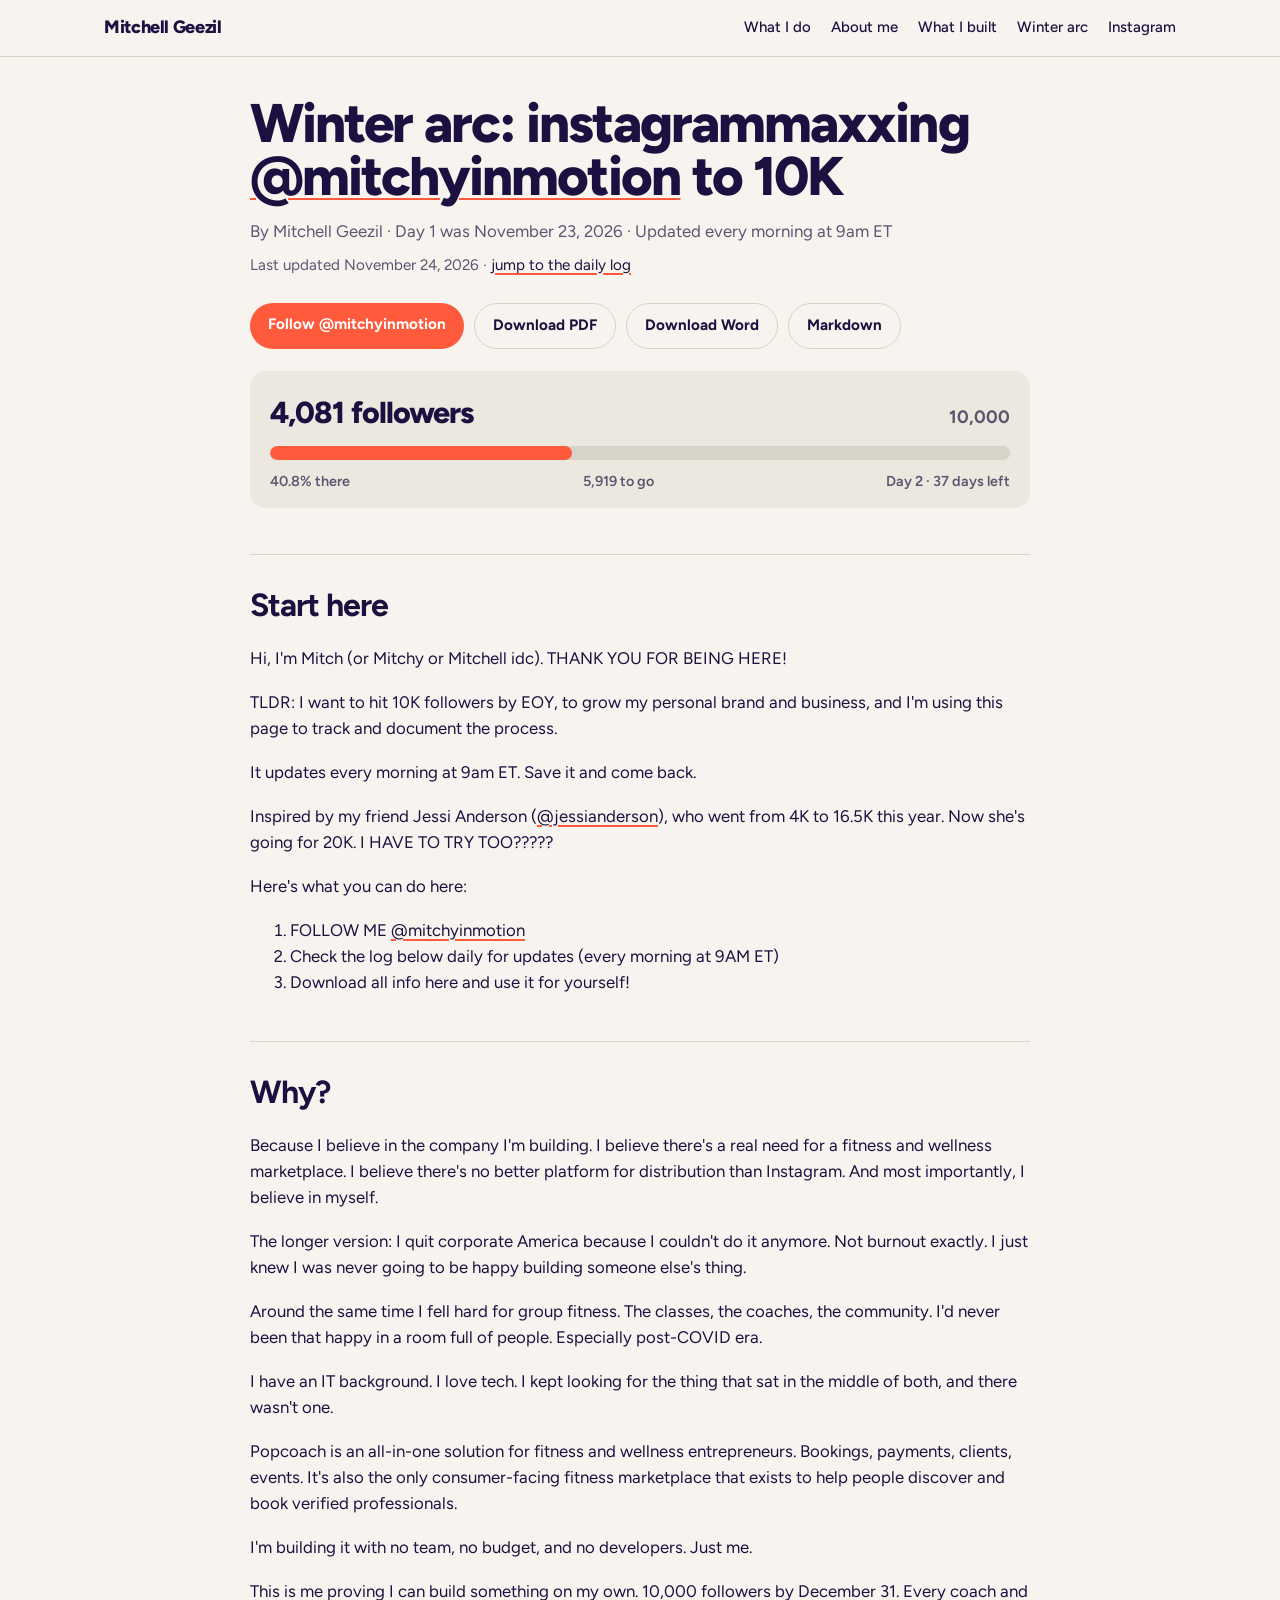
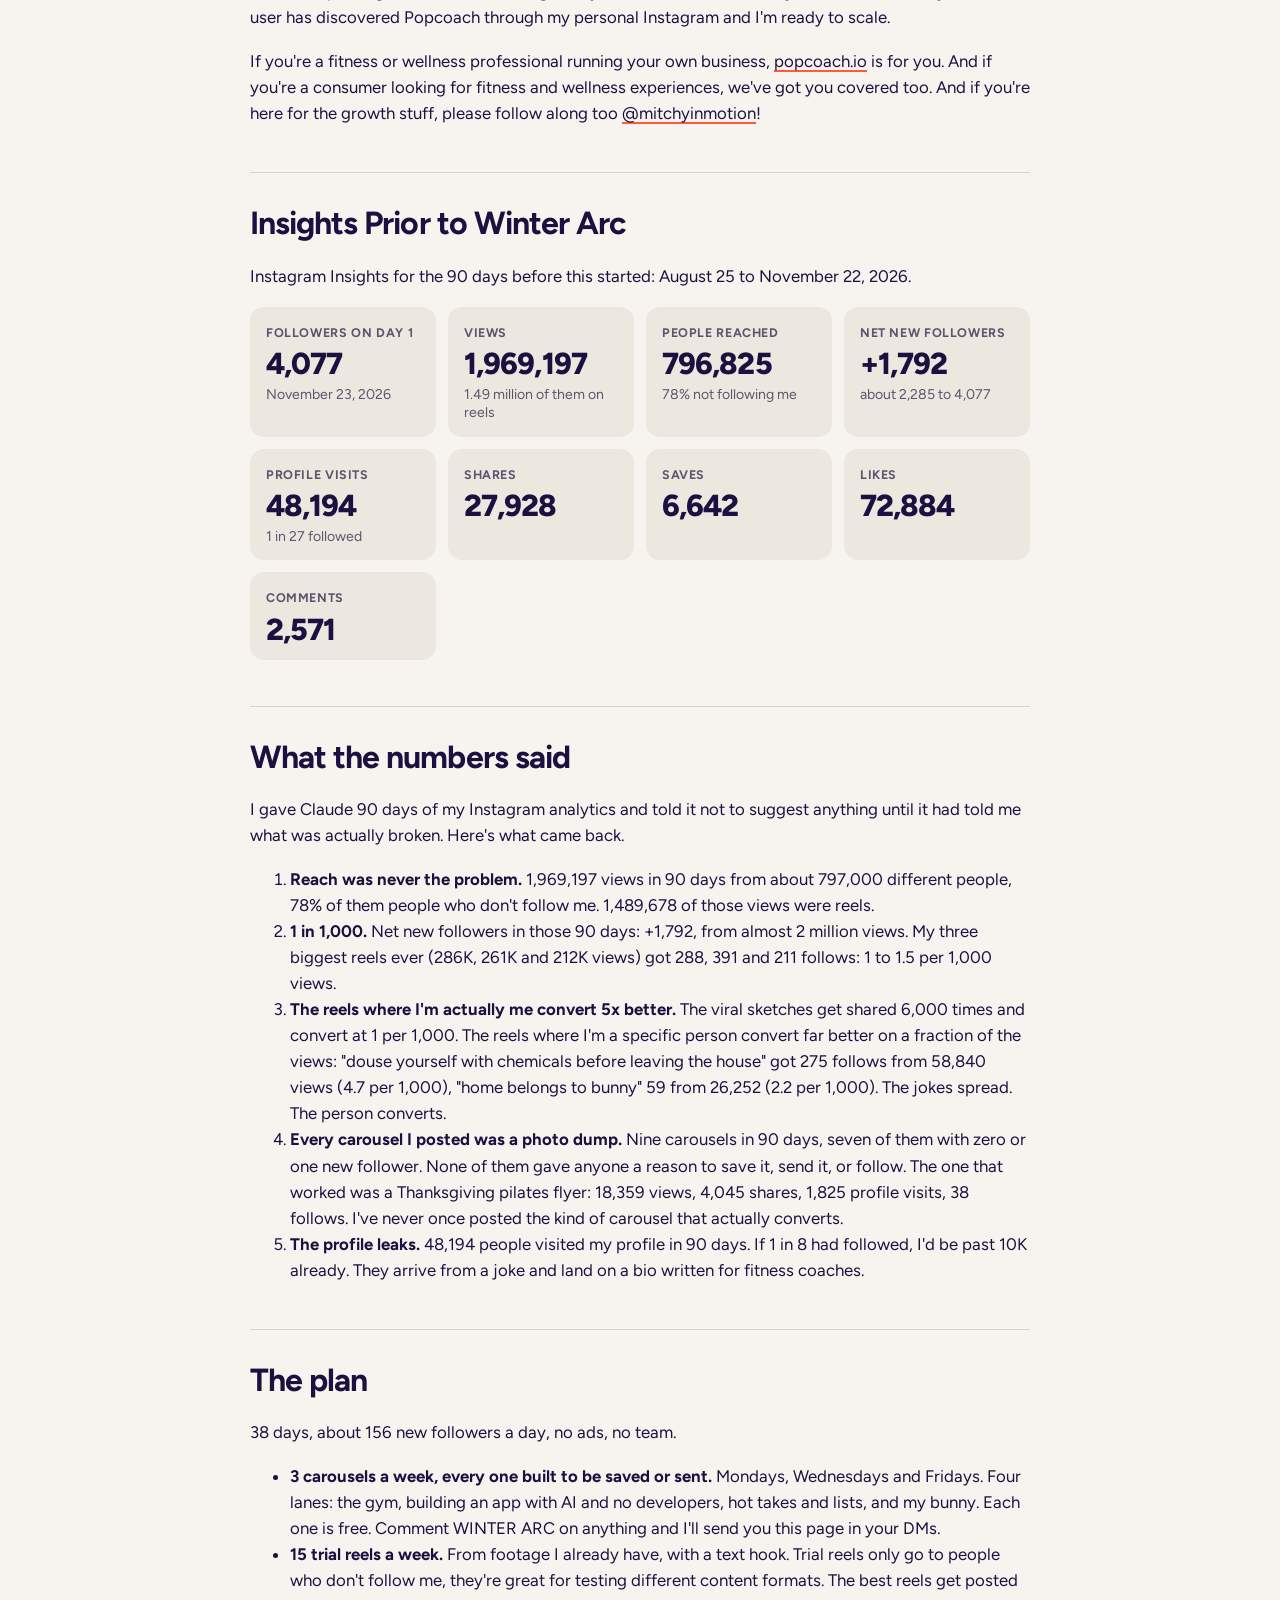
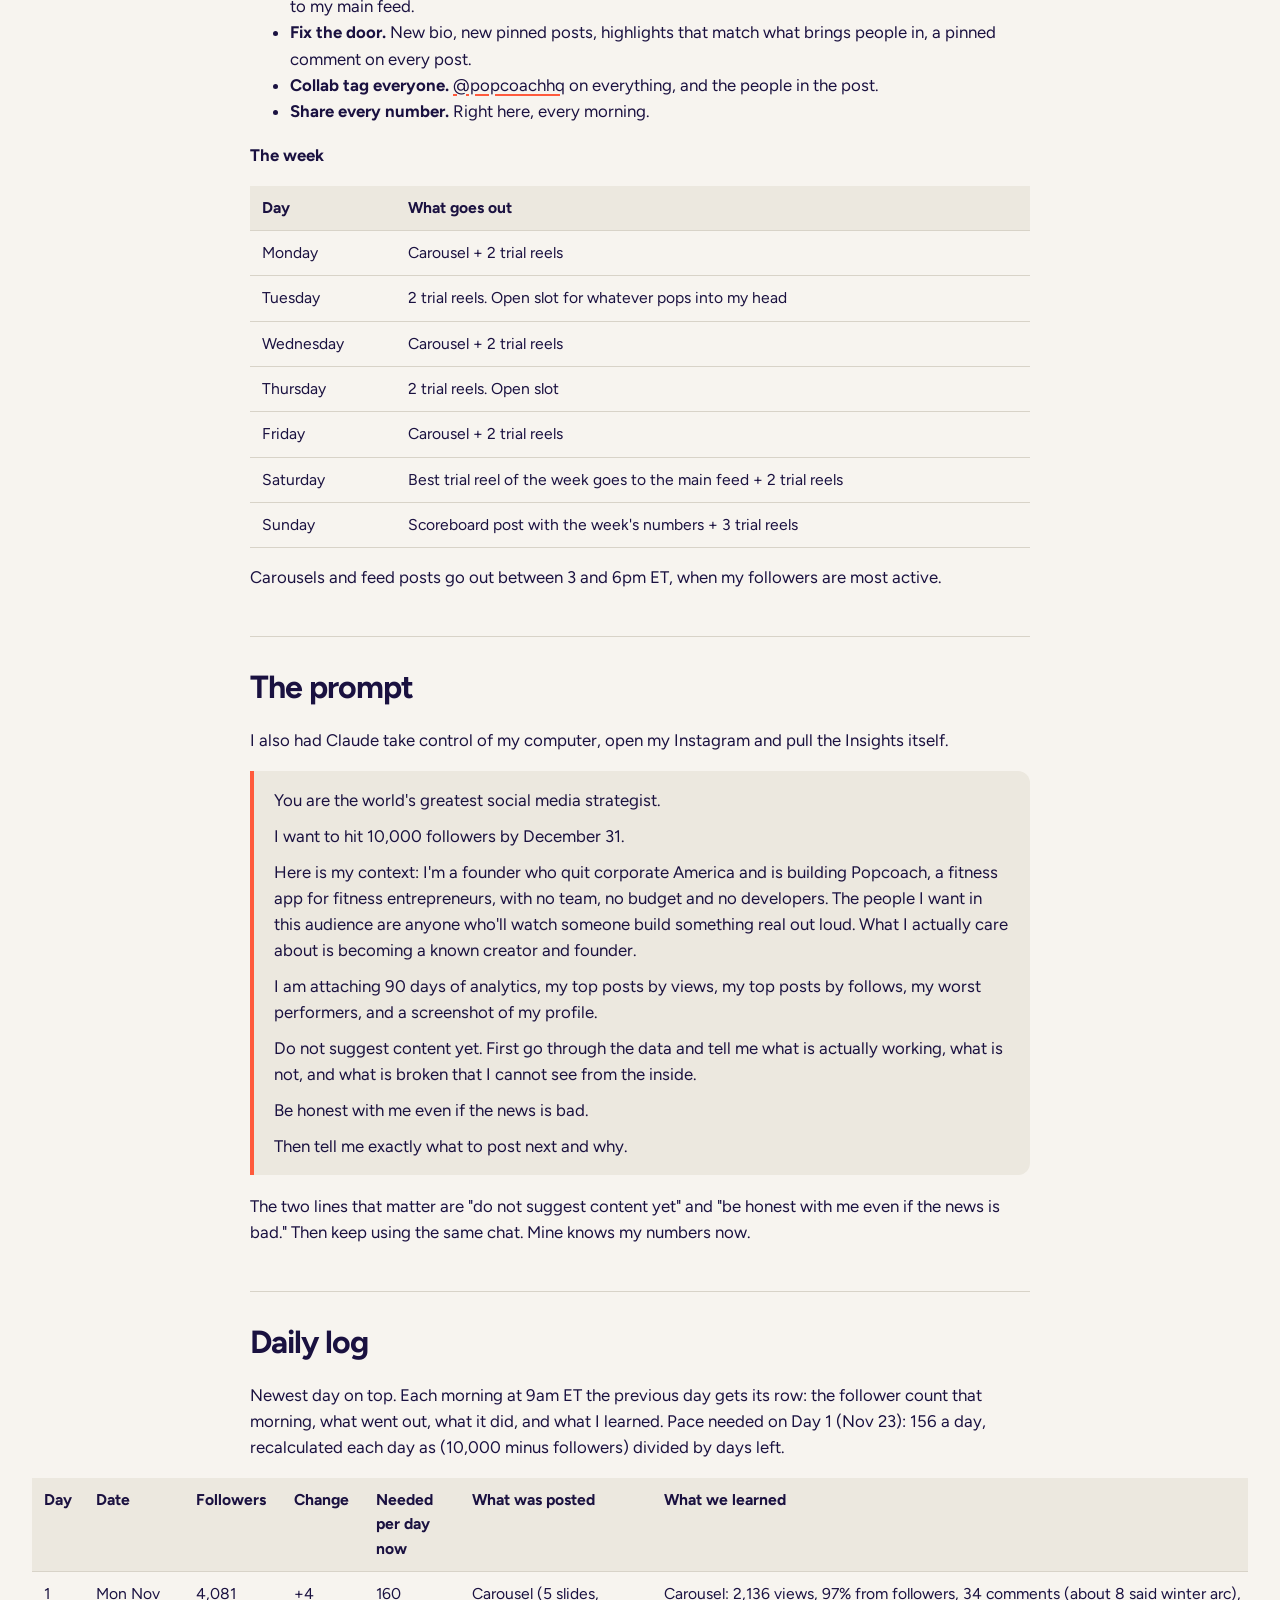
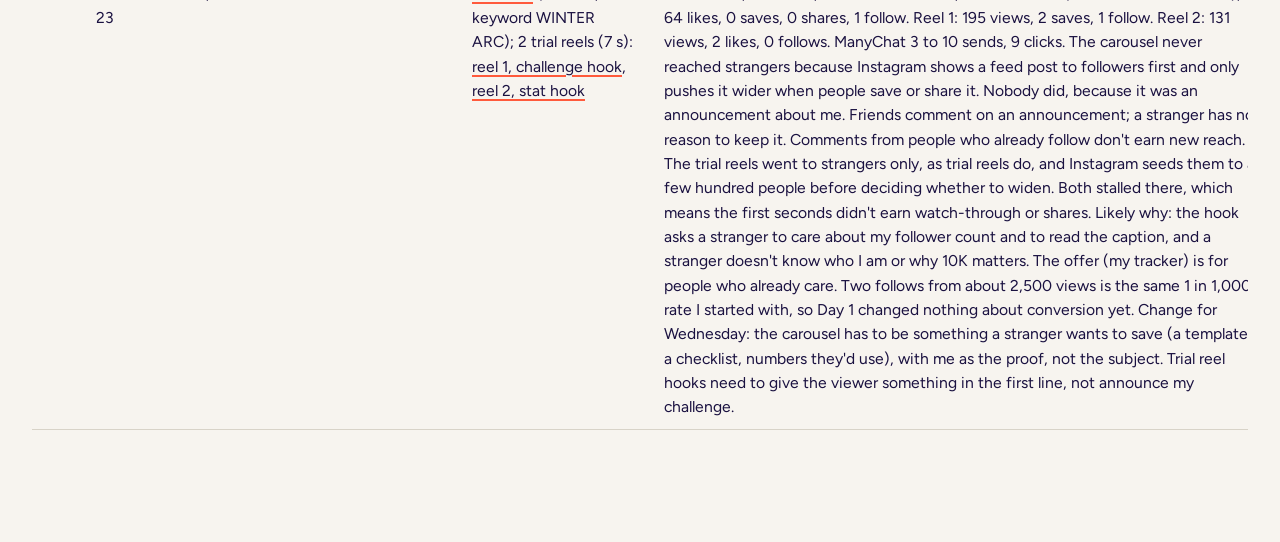
==== commit a8c88d31: "10k page: plan, then prompt, then log Co-Authored-By: Claude Opus 5.5 <noreply@anthropic.com>" ====
--- a/10k/index.html
+++ b/10k/index.html
@@ -95,16 +95,16 @@
 <h2 id="what-the-numbers-said">What the numbers said</h2>
 <p>I gave Claude 90 days of my Instagram analytics and told it not to suggest anything until it had told me what was actually broken. Here's what came back.</p>
 <ol><li><strong>Reach was never the problem.</strong> 1,969,197 views in 90 days from about 797,000 different people, 78% of them people who don't follow me. 1,489,678 of those views were reels.</li><li><strong>1 in 1,000.</strong> Net new followers in those 90 days: +1,792, from almost 2 million views. My three biggest reels ever (286K, 261K and 212K views) got 288, 391 and 211 follows: 1 to 1.5 per 1,000 views.</li><li><strong>The reels where I'm actually me convert 5x better.</strong> The viral sketches get shared 6,000 times and convert at 1 per 1,000. The reels where I'm a specific person convert far better on a fraction of the views: "douse yourself with chemicals before leaving the house" got 275 follows from 58,840 views (4.7 per 1,000), "home belongs to bunny" 59 from 26,252 (2.2 per 1,000). The jokes spread. The person converts.</li><li><strong>Every carousel I posted was a photo dump.</strong> Nine carousels in 90 days, seven of them with zero or one new follower. None of them gave anyone a reason to save it, send it, or follow. The one that worked was a Thanksgiving pilates flyer: 18,359 views, 4,045 shares, 1,825 profile visits, 38 follows. I've never once posted the kind of carousel that actually converts.</li><li><strong>The profile leaks.</strong> 48,194 people visited my profile in 90 days. If 1 in 8 had followed, I'd be past 10K already. They arrive from a joke and land on a bio written for fitness coaches.</li></ol>
-<h2 id="the-prompt">The prompt</h2>
-<p>I also had Claude take control of my computer, open my Instagram and pull the Insights itself.</p>
-<blockquote><p>You are the world's greatest social media strategist.</p><p>I want to hit 10,000 followers by December 31.</p><p>Here is my context: I'm a founder who quit corporate America and is building Popcoach, a fitness app for fitness entrepreneurs, with no team, no budget and no developers. The people I want in this audience are anyone who'll watch someone build something real out loud. What I actually care about is becoming a known creator and founder.</p><p>I am attaching 90 days of analytics, my top posts by views, my top posts by follows, my worst performers, and a screenshot of my profile.</p><p>Do not suggest content yet. First go through the data and tell me what is actually working, what is not, and what is broken that I cannot see from the inside.</p><p>Be honest with me even if the news is bad.</p><p>Then tell me exactly what to post next and why.</p></blockquote>
-<p>The two lines that matter are "do not suggest content yet" and "be honest with me even if the news is bad." Then keep using the same chat. Mine knows my numbers now.</p>
 <h2 id="the-plan">The plan</h2>
 <p>38 days, about 156 new followers a day, no ads, no team.</p>
 <ul><li><strong>3 carousels a week, every one built to be saved or sent.</strong> Mondays, Wednesdays and Fridays. Four lanes: the gym, building an app with AI and no developers, hot takes and lists, and my bunny. Each one is free. Comment WINTER ARC on anything and I'll send you this page in your DMs.</li><li><strong>15 trial reels a week.</strong> From footage I already have, with a text hook. Trial reels only go to people who don't follow me, they're great for testing different content formats. The best reels get posted to my main feed.</li><li><strong>Fix the door.</strong> New bio, new pinned posts, highlights that match what brings people in, a pinned comment on every post.</li><li><strong>Collab tag everyone.</strong> <a href="https://www.instagram.com/popcoachhq/">@popcoachhq</a> on everything, and the people in the post.</li><li><strong>Share every number.</strong> Right here, every morning.</li></ul>
 <p><strong>The week</strong></p>
 <div class="tbl"><table><thead><tr><th>Day</th><th>What goes out</th></tr></thead><tbody><tr><td data-label="Day"><span>Monday</span></td><td data-label="What goes out"><span>Carousel + 2 trial reels</span></td></tr><tr><td data-label="Day"><span>Tuesday</span></td><td data-label="What goes out"><span>2 trial reels. Open slot for whatever pops into my head</span></td></tr><tr><td data-label="Day"><span>Wednesday</span></td><td data-label="What goes out"><span>Carousel + 2 trial reels</span></td></tr><tr><td data-label="Day"><span>Thursday</span></td><td data-label="What goes out"><span>2 trial reels. Open slot</span></td></tr><tr><td data-label="Day"><span>Friday</span></td><td data-label="What goes out"><span>Carousel + 2 trial reels</span></td></tr><tr><td data-label="Day"><span>Saturday</span></td><td data-label="What goes out"><span>Best trial reel of the week goes to the main feed + 2 trial reels</span></td></tr><tr><td data-label="Day"><span>Sunday</span></td><td data-label="What goes out"><span>Scoreboard post with the week's numbers + 3 trial reels</span></td></tr></tbody></table></div>
 <p>Carousels and feed posts go out between 3 and 6pm ET, when my followers are most active.</p>
+<h2 id="the-prompt">The prompt</h2>
+<p>I also had Claude take control of my computer, open my Instagram and pull the Insights itself.</p>
+<blockquote><p>You are the world's greatest social media strategist.</p><p>I want to hit 10,000 followers by December 31.</p><p>Here is my context: I'm a founder who quit corporate America and is building Popcoach, a fitness app for fitness entrepreneurs, with no team, no budget and no developers. The people I want in this audience are anyone who'll watch someone build something real out loud. What I actually care about is becoming a known creator and founder.</p><p>I am attaching 90 days of analytics, my top posts by views, my top posts by follows, my worst performers, and a screenshot of my profile.</p><p>Do not suggest content yet. First go through the data and tell me what is actually working, what is not, and what is broken that I cannot see from the inside.</p><p>Be honest with me even if the news is bad.</p><p>Then tell me exactly what to post next and why.</p></blockquote>
+<p>The two lines that matter are "do not suggest content yet" and "be honest with me even if the news is bad." Then keep using the same chat. Mine knows my numbers now.</p>
 <h2 id="daily-log">Daily log</h2>
 <p>Newest day on top. Each morning at 9am ET the previous day gets its row: the follower count that morning, what went out, what it did, and what I learned. Pace needed on Day 1 (Nov 23): 156 a day, recalculated each day as (10,000 minus followers) divided by days left.</p>
 <div class="tbl wide" tabindex="0" role="region" aria-label="Daily log, scrolls sideways"><table class="cards"><thead><tr><th>Day</th><th>Date</th><th>Followers</th><th>Change</th><th>Needed per day now</th><th>What was posted</th><th>What we learned</th></tr></thead><tbody><tr><td data-label="Day"><span>1</span></td><td data-label="Date"><span>Mon Nov 23</span></td><td data-label="Followers"><span>4,081</span></td><td data-label="Change"><span>+4</span></td><td data-label="Needed per day now"><span>160</span></td><td data-label="What was posted"><span><a href="https://www.instagram.com/p/DgGKlHwoFeu/">Carousel</a> (5 slides, keyword WINTER ARC); 2 trial reels (7 s): <a href="https://www.instagram.com/reel/DgGRdWlRxcU/">reel 1, challenge hook</a>, <a href="https://www.instagram.com/reel/DgGrMkWxYnB/">reel 2, stat hook</a></span></td><td data-label="What we learned"><span>Carousel: 2,136 views, 97% from followers, 34 comments (about 8 said winter arc), 64 likes, 0 saves, 0 shares, 1 follow. Reel 1: 195 views, 2 saves, 1 follow. Reel 2: 131 views, 2 likes, 0 follows. ManyChat 3 to 10 sends, 9 clicks. The carousel never reached strangers because Instagram shows a feed post to followers first and only pushes it wider when people save or share it. Nobody did, because it was an announcement about me. Friends comment on an announcement; a stranger has no reason to keep it. Comments from people who already follow don't earn new reach. The trial reels went to strangers only, as trial reels do, and Instagram seeds them to a few hundred people before deciding whether to widen. Both stalled there, which means the first seconds didn't earn watch-through or shares. Likely why: the hook asks a stranger to care about my follower count and to read the caption, and a stranger doesn't know who I am or why 10K matters. The offer (my tracker) is for people who already care. Two follows from about 2,500 views is the same 1 in 1,000 rate I started with, so Day 1 changed nothing about conversion yet. Change for Wednesday: the carousel has to be something a stranger wants to save (a template, a checklist, numbers they'd use), with me as the proof, not the subject. Trial reel hooks need to give the viewer something in the first line, not announce my challenge.</span></td></tr></tbody></table></div>
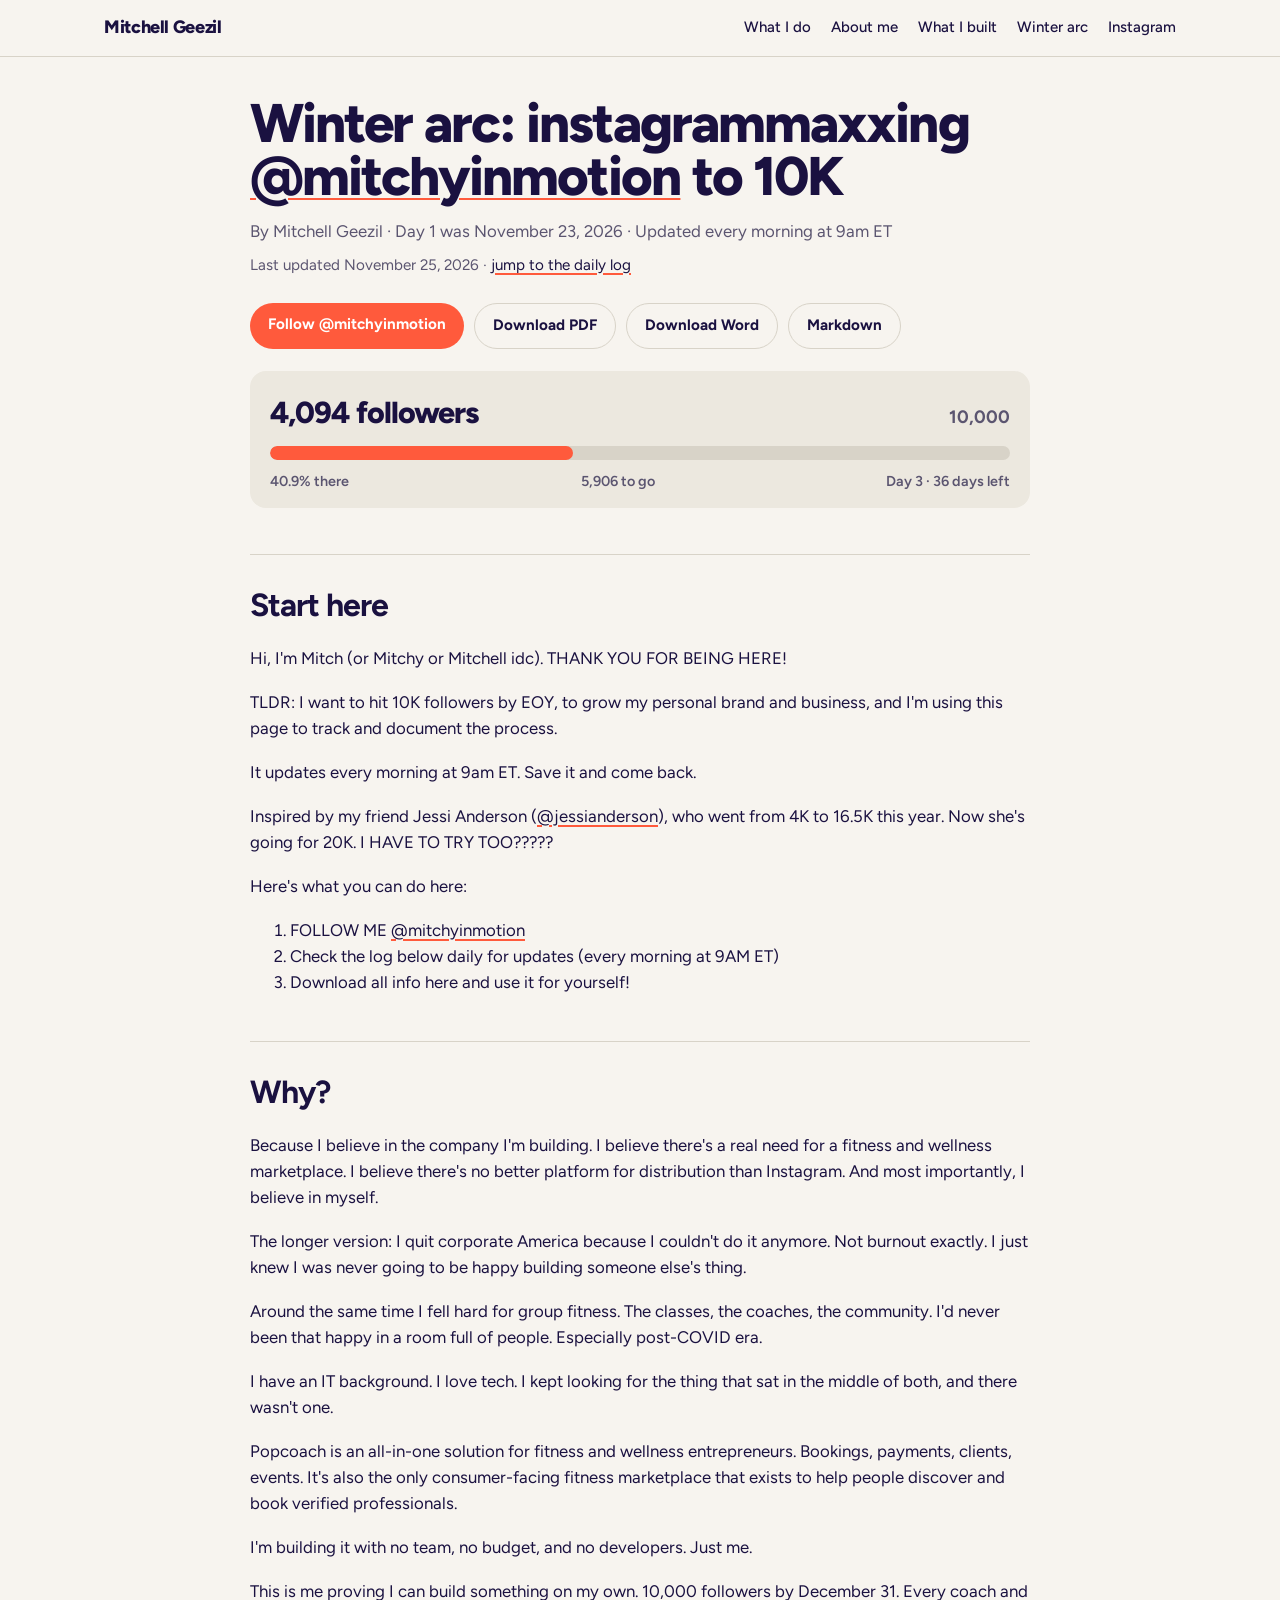
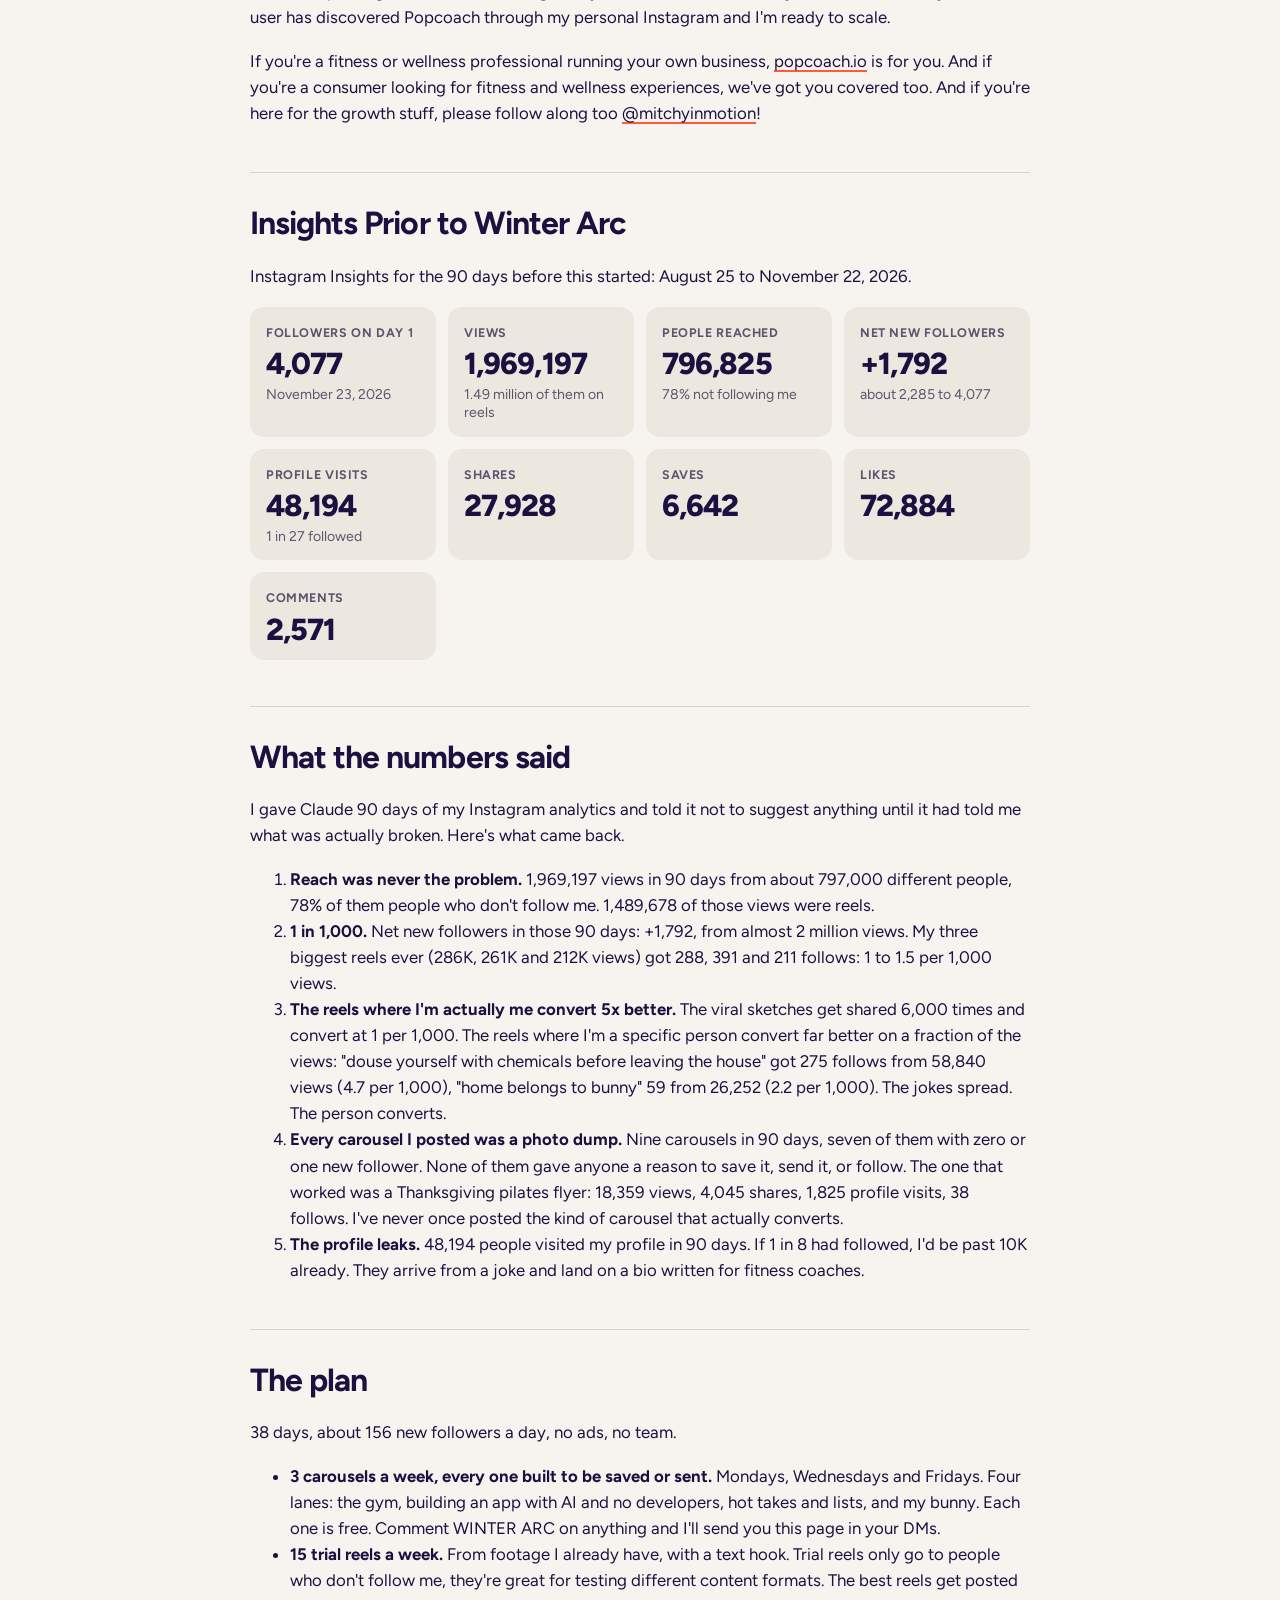
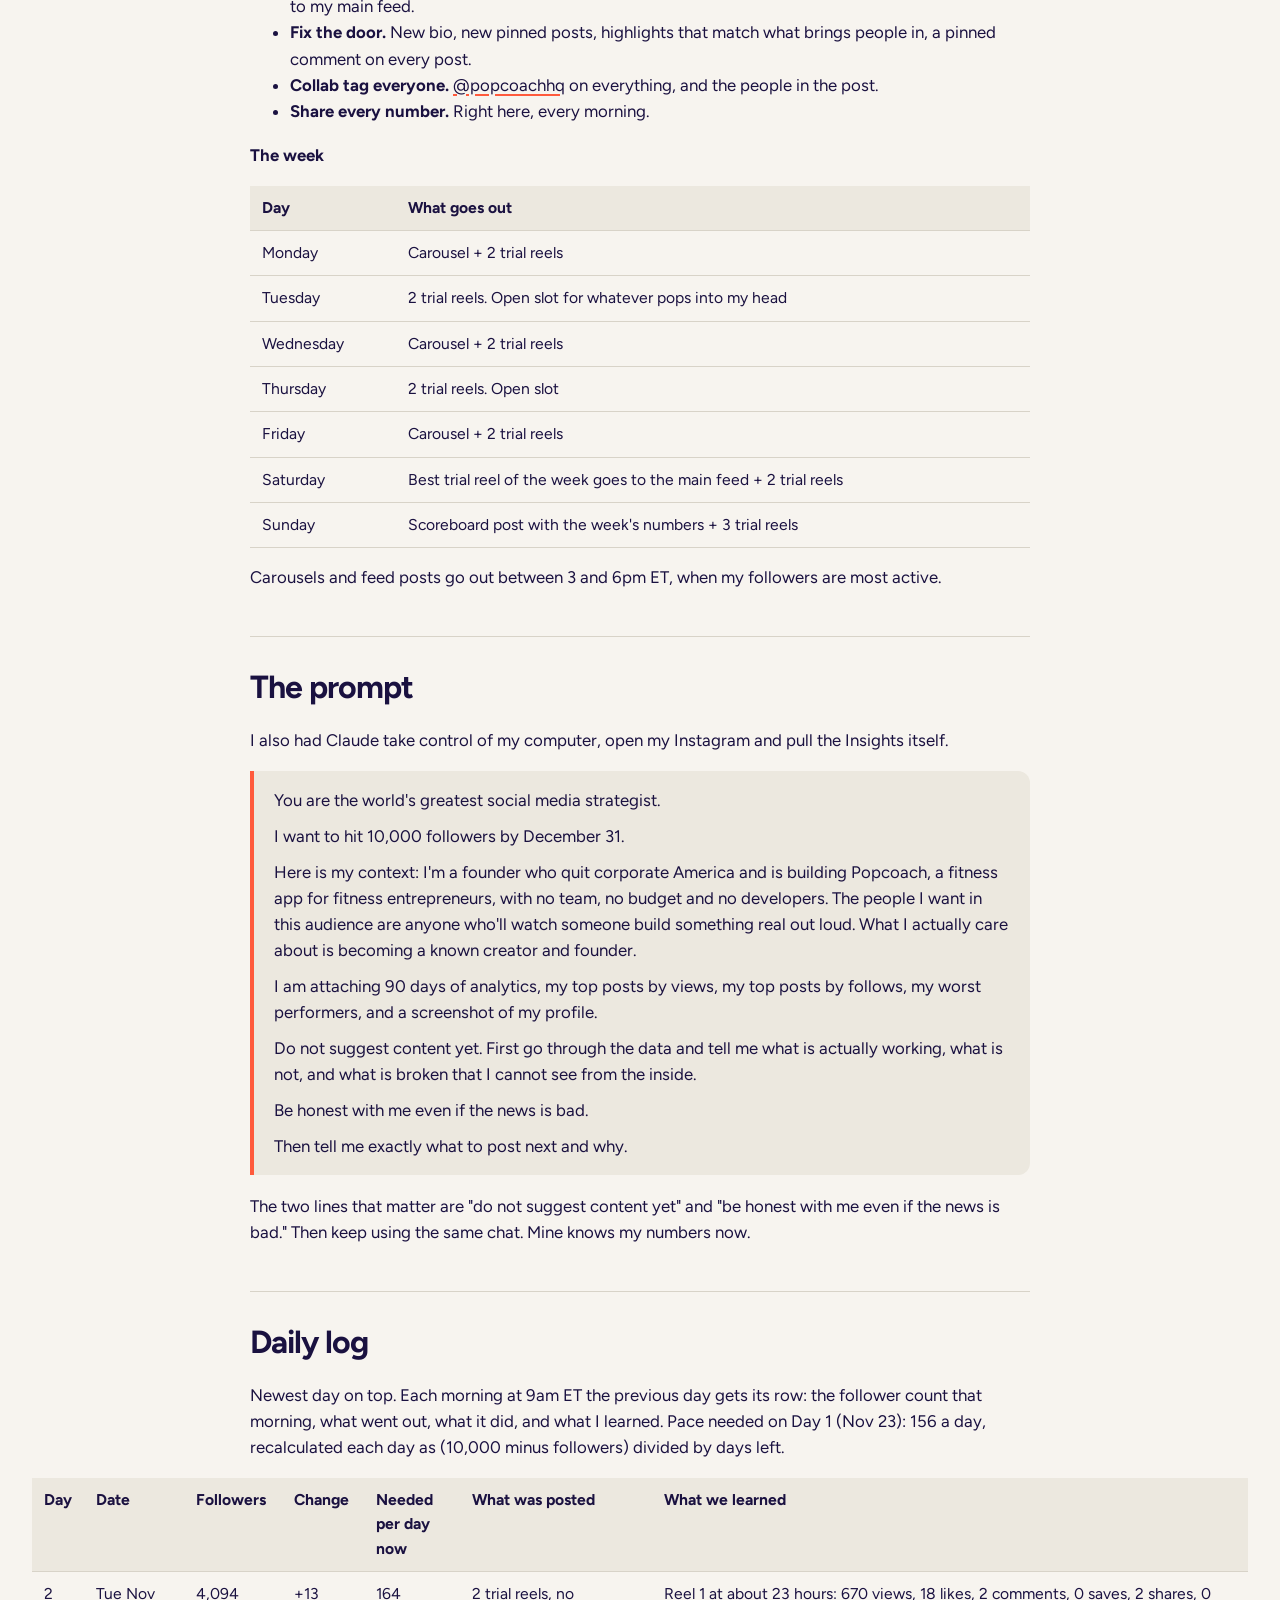
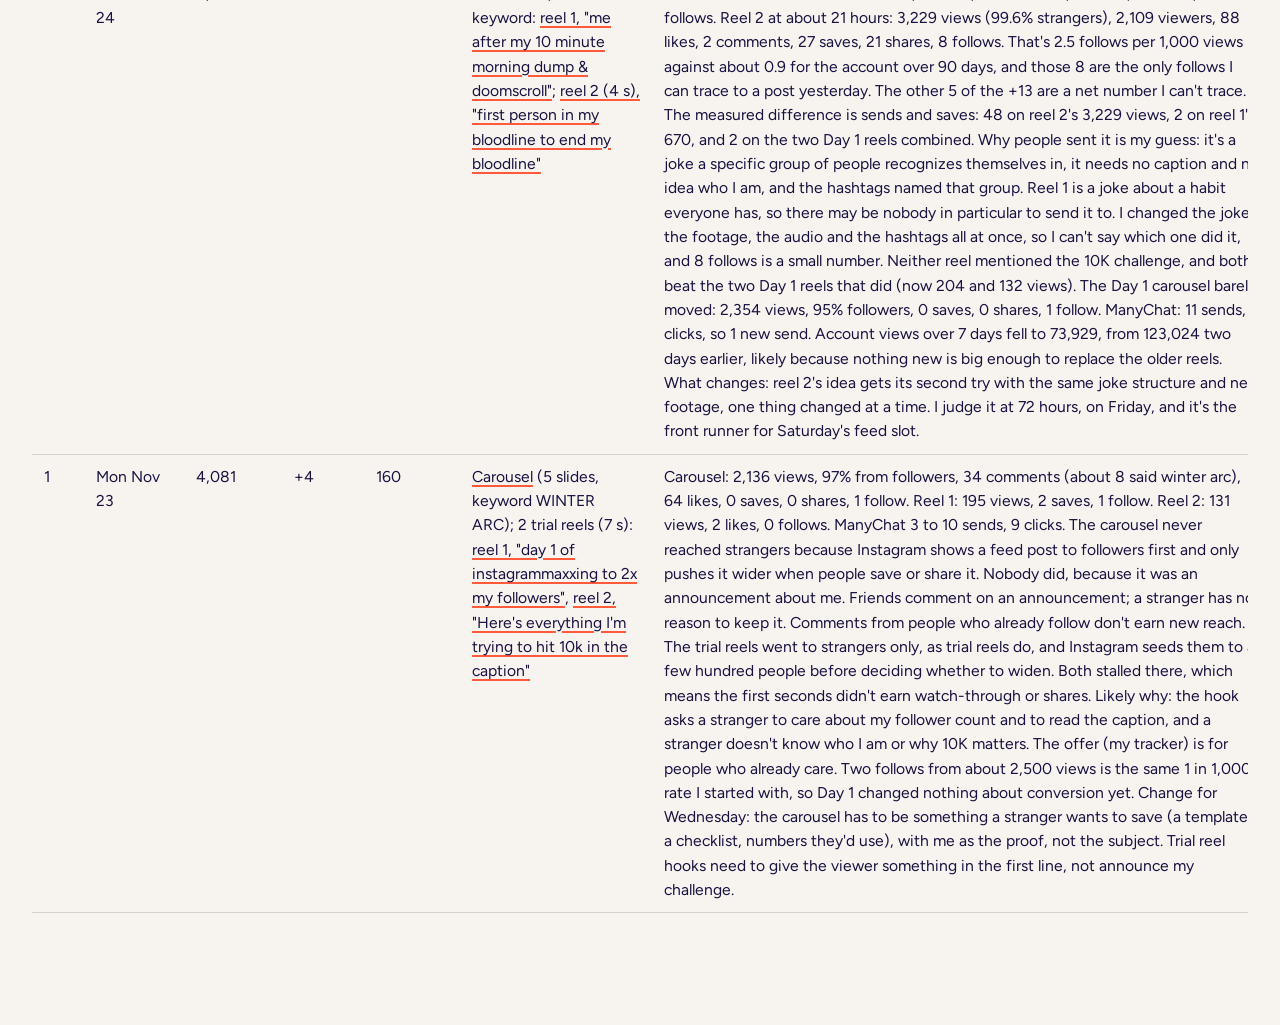
==== commit 4c43d057: "Road to 10K: Day 2 row Co-Authored-By: Claude Opus 5.5 <noreply@anthropic.com>" ====
--- a/10k/index.html
+++ b/10k/index.html
@@ -72,7 +72,7 @@
 </header>
 <div class="page"><article class="doc">
 <h1>Winter arc: instagrammaxxing <a href="https://www.instagram.com/mitchyinmotion/">@mitchyinmotion</a> to 10K</h1>
-<p class="byline">By Mitchell Geezil · Day 1 was November 23, 2026 · Updated every morning at 9am ET</p><p class="updated">Last updated November 24, 2026 · <a href="#daily-log">jump to the daily log</a></p><div class="exports"><a href="https://www.instagram.com/mitchyinmotion/">Follow @mitchyinmotion</a><a href="/10k/road-to-10k.pdf" download class="quiet-btn">Download PDF</a><a href="/10k/road-to-10k.docx" download class="quiet-btn">Download Word</a><a href="/10k/road-to-10k.md" download class="quiet-btn">Markdown</a></div><div class="progress" role="progressbar" aria-valuemin="0" aria-valuemax="10000" aria-valuenow="4081"><div class="progress-top"><span class="progress-now">4,081 followers</span><span class="progress-goal">10,000</span></div><div class="progress-track"><div class="progress-fill" style="width:40.8%"></div></div><div class="progress-meta"><span>40.8% there</span><span>5,919 to go</span><span>Day 2 · 37 days left</span></div></div>
+<p class="byline">By Mitchell Geezil · Day 1 was November 23, 2026 · Updated every morning at 9am ET</p><p class="updated">Last updated November 25, 2026 · <a href="#daily-log">jump to the daily log</a></p><div class="exports"><a href="https://www.instagram.com/mitchyinmotion/">Follow @mitchyinmotion</a><a href="/10k/road-to-10k.pdf" download class="quiet-btn">Download PDF</a><a href="/10k/road-to-10k.docx" download class="quiet-btn">Download Word</a><a href="/10k/road-to-10k.md" download class="quiet-btn">Markdown</a></div><div class="progress" role="progressbar" aria-valuemin="0" aria-valuemax="10000" aria-valuenow="4094"><div class="progress-top"><span class="progress-now">4,094 followers</span><span class="progress-goal">10,000</span></div><div class="progress-track"><div class="progress-fill" style="width:40.9%"></div></div><div class="progress-meta"><span>40.9% there</span><span>5,906 to go</span><span>Day 3 · 36 days left</span></div></div>
 <h2 id="start-here">Start here</h2>
 <p>Hi, I'm Mitch (or Mitchy or Mitchell idc). THANK YOU FOR BEING HERE!</p>
 <p>TLDR: I want to hit 10K followers by EOY, to grow my personal brand and business, and I'm using this page to track and document the process.</p>
@@ -107,7 +107,7 @@
 <p>The two lines that matter are "do not suggest content yet" and "be honest with me even if the news is bad." Then keep using the same chat. Mine knows my numbers now.</p>
 <h2 id="daily-log">Daily log</h2>
 <p>Newest day on top. Each morning at 9am ET the previous day gets its row: the follower count that morning, what went out, what it did, and what I learned. Pace needed on Day 1 (Nov 23): 156 a day, recalculated each day as (10,000 minus followers) divided by days left.</p>
-<div class="tbl wide" tabindex="0" role="region" aria-label="Daily log, scrolls sideways"><table class="cards"><thead><tr><th>Day</th><th>Date</th><th>Followers</th><th>Change</th><th>Needed per day now</th><th>What was posted</th><th>What we learned</th></tr></thead><tbody><tr><td data-label="Day"><span>1</span></td><td data-label="Date"><span>Mon Nov 23</span></td><td data-label="Followers"><span>4,081</span></td><td data-label="Change"><span>+4</span></td><td data-label="Needed per day now"><span>160</span></td><td data-label="What was posted"><span><a href="https://www.instagram.com/p/DgGKlHwoFeu/">Carousel</a> (5 slides, keyword WINTER ARC); 2 trial reels (7 s): <a href="https://www.instagram.com/reel/DgGRdWlRxcU/">reel 1, challenge hook</a>, <a href="https://www.instagram.com/reel/DgGrMkWxYnB/">reel 2, stat hook</a></span></td><td data-label="What we learned"><span>Carousel: 2,136 views, 97% from followers, 34 comments (about 8 said winter arc), 64 likes, 0 saves, 0 shares, 1 follow. Reel 1: 195 views, 2 saves, 1 follow. Reel 2: 131 views, 2 likes, 0 follows. ManyChat 3 to 10 sends, 9 clicks. The carousel never reached strangers because Instagram shows a feed post to followers first and only pushes it wider when people save or share it. Nobody did, because it was an announcement about me. Friends comment on an announcement; a stranger has no reason to keep it. Comments from people who already follow don't earn new reach. The trial reels went to strangers only, as trial reels do, and Instagram seeds them to a few hundred people before deciding whether to widen. Both stalled there, which means the first seconds didn't earn watch-through or shares. Likely why: the hook asks a stranger to care about my follower count and to read the caption, and a stranger doesn't know who I am or why 10K matters. The offer (my tracker) is for people who already care. Two follows from about 2,500 views is the same 1 in 1,000 rate I started with, so Day 1 changed nothing about conversion yet. Change for Wednesday: the carousel has to be something a stranger wants to save (a template, a checklist, numbers they'd use), with me as the proof, not the subject. Trial reel hooks need to give the viewer something in the first line, not announce my challenge.</span></td></tr></tbody></table></div>
+<div class="tbl wide" tabindex="0" role="region" aria-label="Daily log, scrolls sideways"><table class="cards"><thead><tr><th>Day</th><th>Date</th><th>Followers</th><th>Change</th><th>Needed per day now</th><th>What was posted</th><th>What we learned</th></tr></thead><tbody><tr><td data-label="Day"><span>2</span></td><td data-label="Date"><span>Tue Nov 24</span></td><td data-label="Followers"><span>4,094</span></td><td data-label="Change"><span>+13</span></td><td data-label="Needed per day now"><span>164</span></td><td data-label="What was posted"><span>2 trial reels, no keyword: <a href="https://www.instagram.com/reel/DgITLu2RUTn/">reel 1, "me after my 10 minute morning dump &amp; doomscroll"</a>; <a href="https://www.instagram.com/reel/DgIcxhER4xf/">reel 2 (4 s), "first person in my bloodline to end my bloodline"</a></span></td><td data-label="What we learned"><span>Reel 1 at about 23 hours: 670 views, 18 likes, 2 comments, 0 saves, 2 shares, 0 follows. Reel 2 at about 21 hours: 3,229 views (99.6% strangers), 2,109 viewers, 88 likes, 2 comments, 27 saves, 21 shares, 8 follows. That's 2.5 follows per 1,000 views against about 0.9 for the account over 90 days, and those 8 are the only follows I can trace to a post yesterday. The other 5 of the +13 are a net number I can't trace. The measured difference is sends and saves: 48 on reel 2's 3,229 views, 2 on reel 1's 670, and 2 on the two Day 1 reels combined. Why people sent it is my guess: it's a joke a specific group of people recognizes themselves in, it needs no caption and no idea who I am, and the hashtags named that group. Reel 1 is a joke about a habit everyone has, so there may be nobody in particular to send it to. I changed the joke, the footage, the audio and the hashtags all at once, so I can't say which one did it, and 8 follows is a small number. Neither reel mentioned the 10K challenge, and both beat the two Day 1 reels that did (now 204 and 132 views). The Day 1 carousel barely moved: 2,354 views, 95% followers, 0 saves, 0 shares, 1 follow. ManyChat: 11 sends, 9 clicks, so 1 new send. Account views over 7 days fell to 73,929, from 123,024 two days earlier, likely because nothing new is big enough to replace the older reels. What changes: reel 2's idea gets its second try with the same joke structure and new footage, one thing changed at a time. I judge it at 72 hours, on Friday, and it's the front runner for Saturday's feed slot.</span></td></tr><tr><td data-label="Day"><span>1</span></td><td data-label="Date"><span>Mon Nov 23</span></td><td data-label="Followers"><span>4,081</span></td><td data-label="Change"><span>+4</span></td><td data-label="Needed per day now"><span>160</span></td><td data-label="What was posted"><span><a href="https://www.instagram.com/p/DgGKlHwoFeu/">Carousel</a> (5 slides, keyword WINTER ARC); 2 trial reels (7 s): <a href="https://www.instagram.com/reel/DgGRdWlRxcU/">reel 1, "day 1 of instagrammaxxing to 2x my followers"</a>, <a href="https://www.instagram.com/reel/DgGrMkWxYnB/">reel 2, "Here's everything I'm trying to hit 10k in the caption"</a></span></td><td data-label="What we learned"><span>Carousel: 2,136 views, 97% from followers, 34 comments (about 8 said winter arc), 64 likes, 0 saves, 0 shares, 1 follow. Reel 1: 195 views, 2 saves, 1 follow. Reel 2: 131 views, 2 likes, 0 follows. ManyChat 3 to 10 sends, 9 clicks. The carousel never reached strangers because Instagram shows a feed post to followers first and only pushes it wider when people save or share it. Nobody did, because it was an announcement about me. Friends comment on an announcement; a stranger has no reason to keep it. Comments from people who already follow don't earn new reach. The trial reels went to strangers only, as trial reels do, and Instagram seeds them to a few hundred people before deciding whether to widen. Both stalled there, which means the first seconds didn't earn watch-through or shares. Likely why: the hook asks a stranger to care about my follower count and to read the caption, and a stranger doesn't know who I am or why 10K matters. The offer (my tracker) is for people who already care. Two follows from about 2,500 views is the same 1 in 1,000 rate I started with, so Day 1 changed nothing about conversion yet. Change for Wednesday: the carousel has to be something a stranger wants to save (a template, a checklist, numbers they'd use), with me as the proof, not the subject. Trial reel hooks need to give the viewer something in the first line, not announce my challenge.</span></td></tr></tbody></table></div>
 </article></div>
 </body>
 </html>
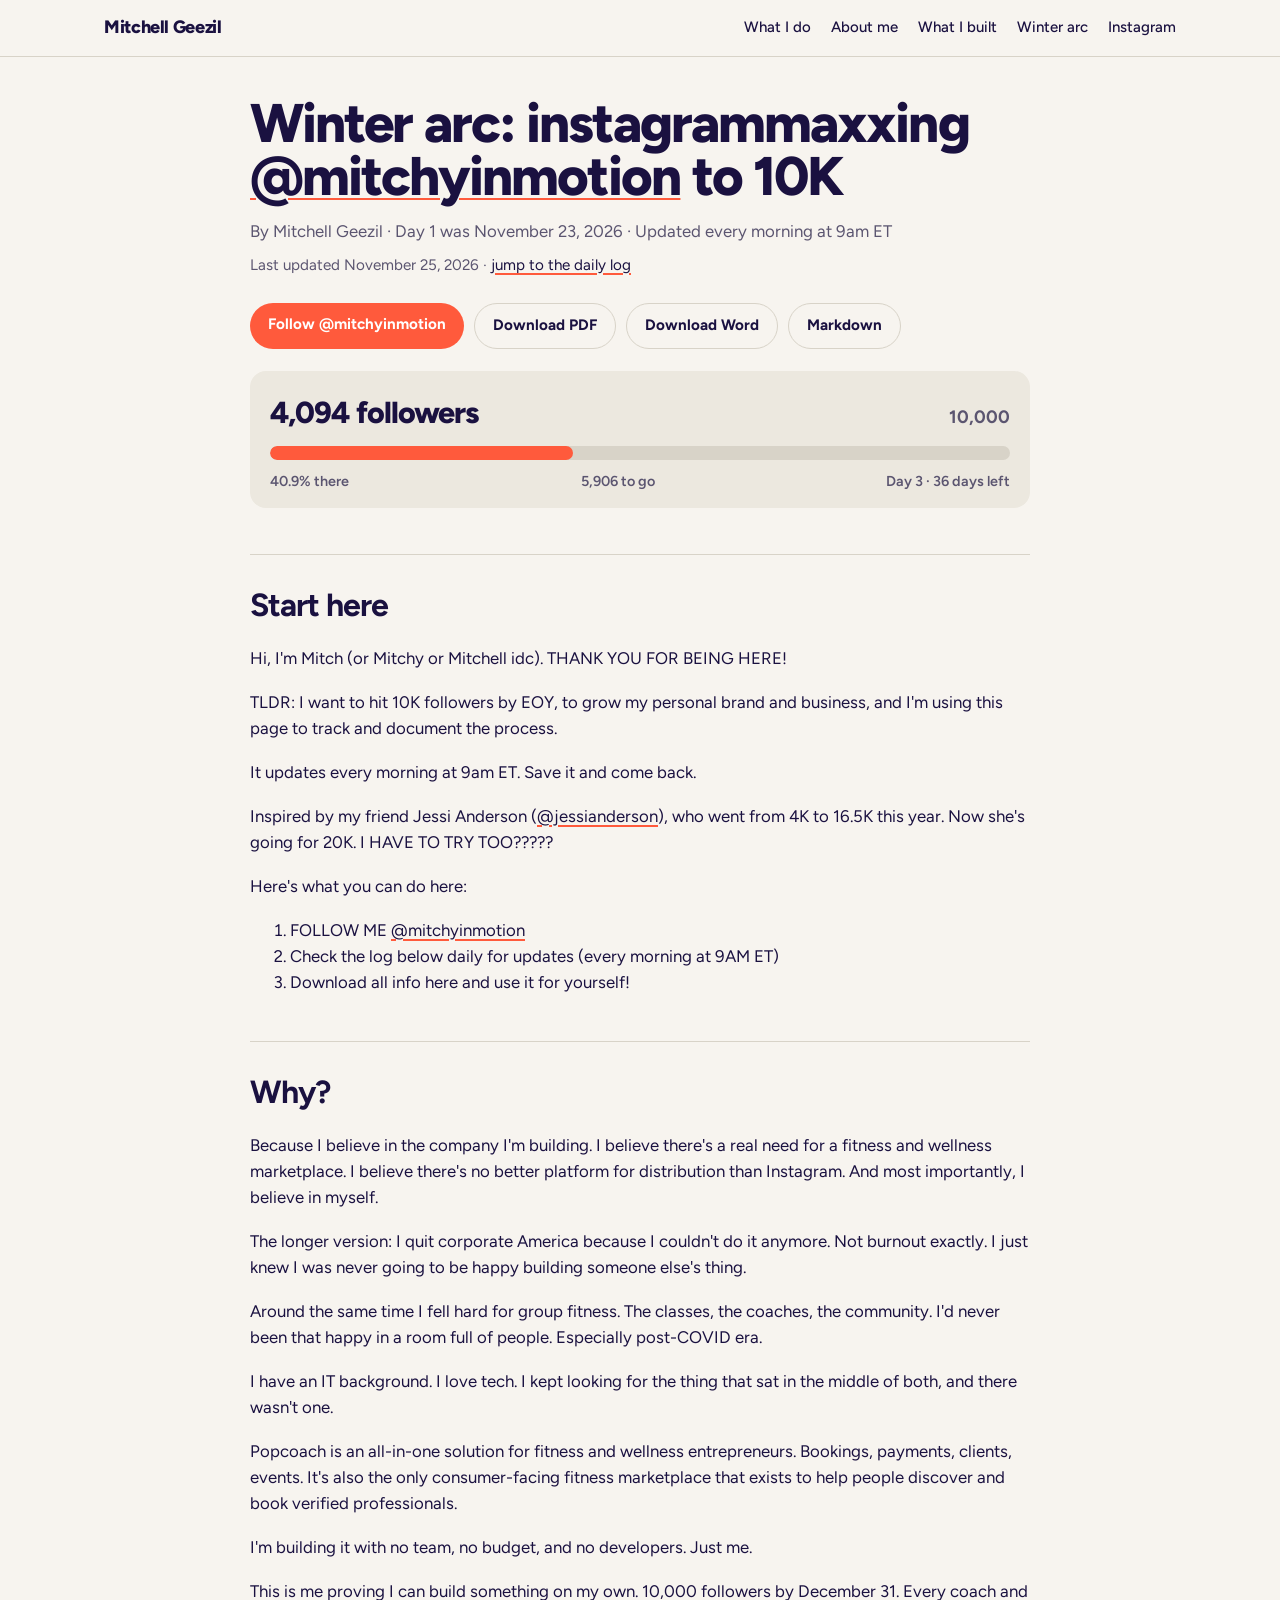
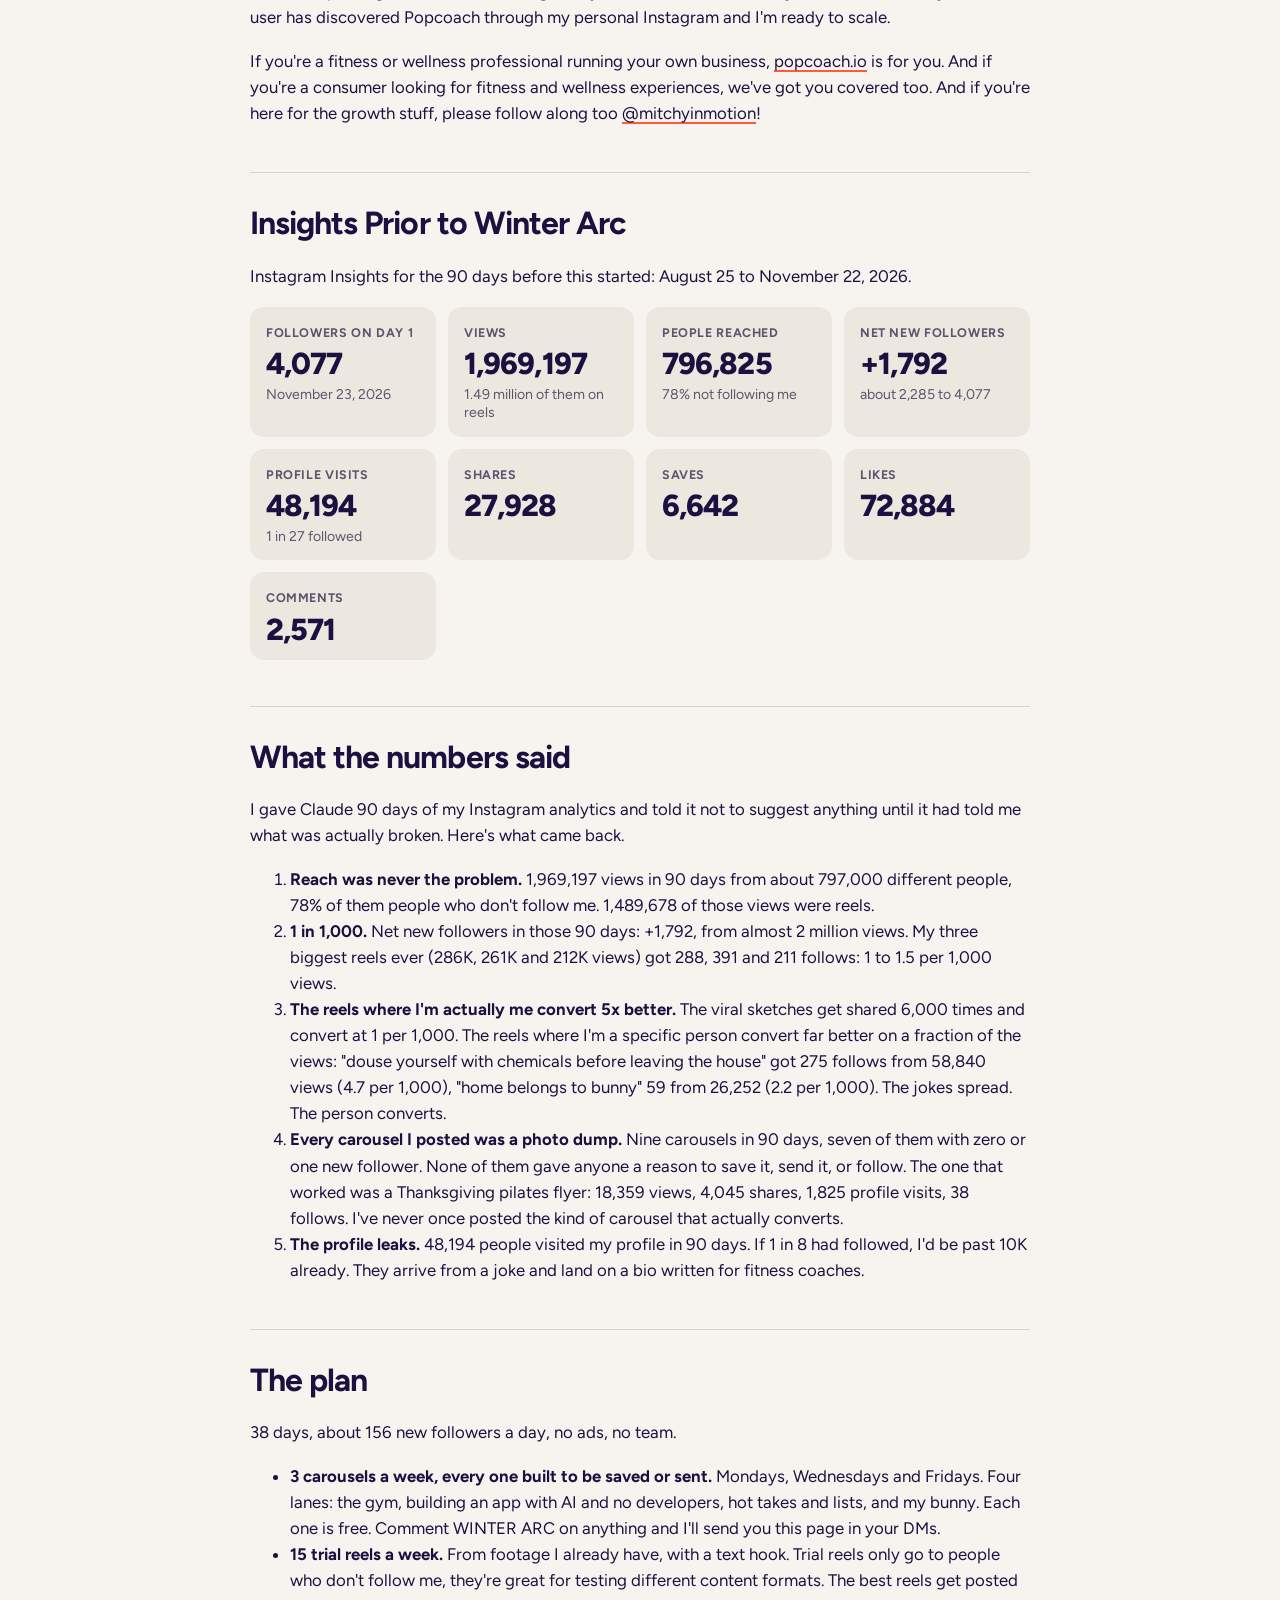
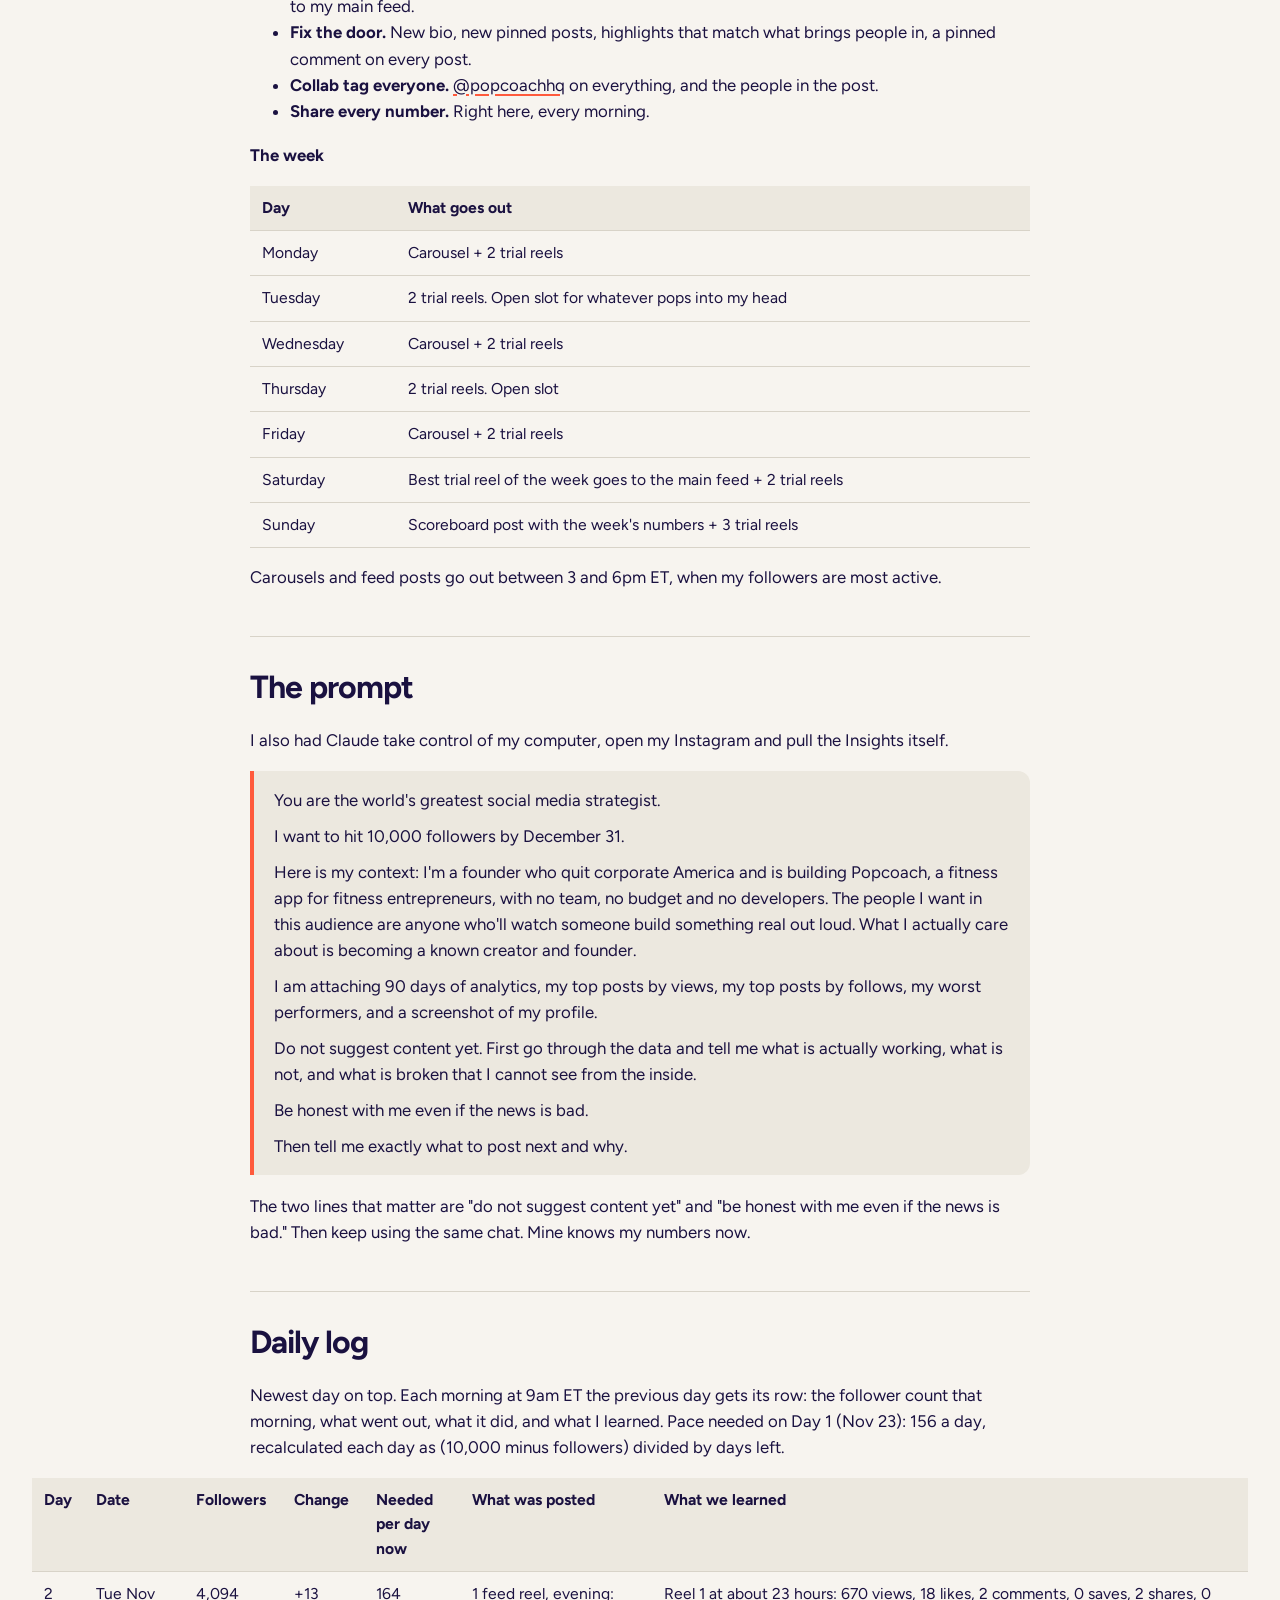
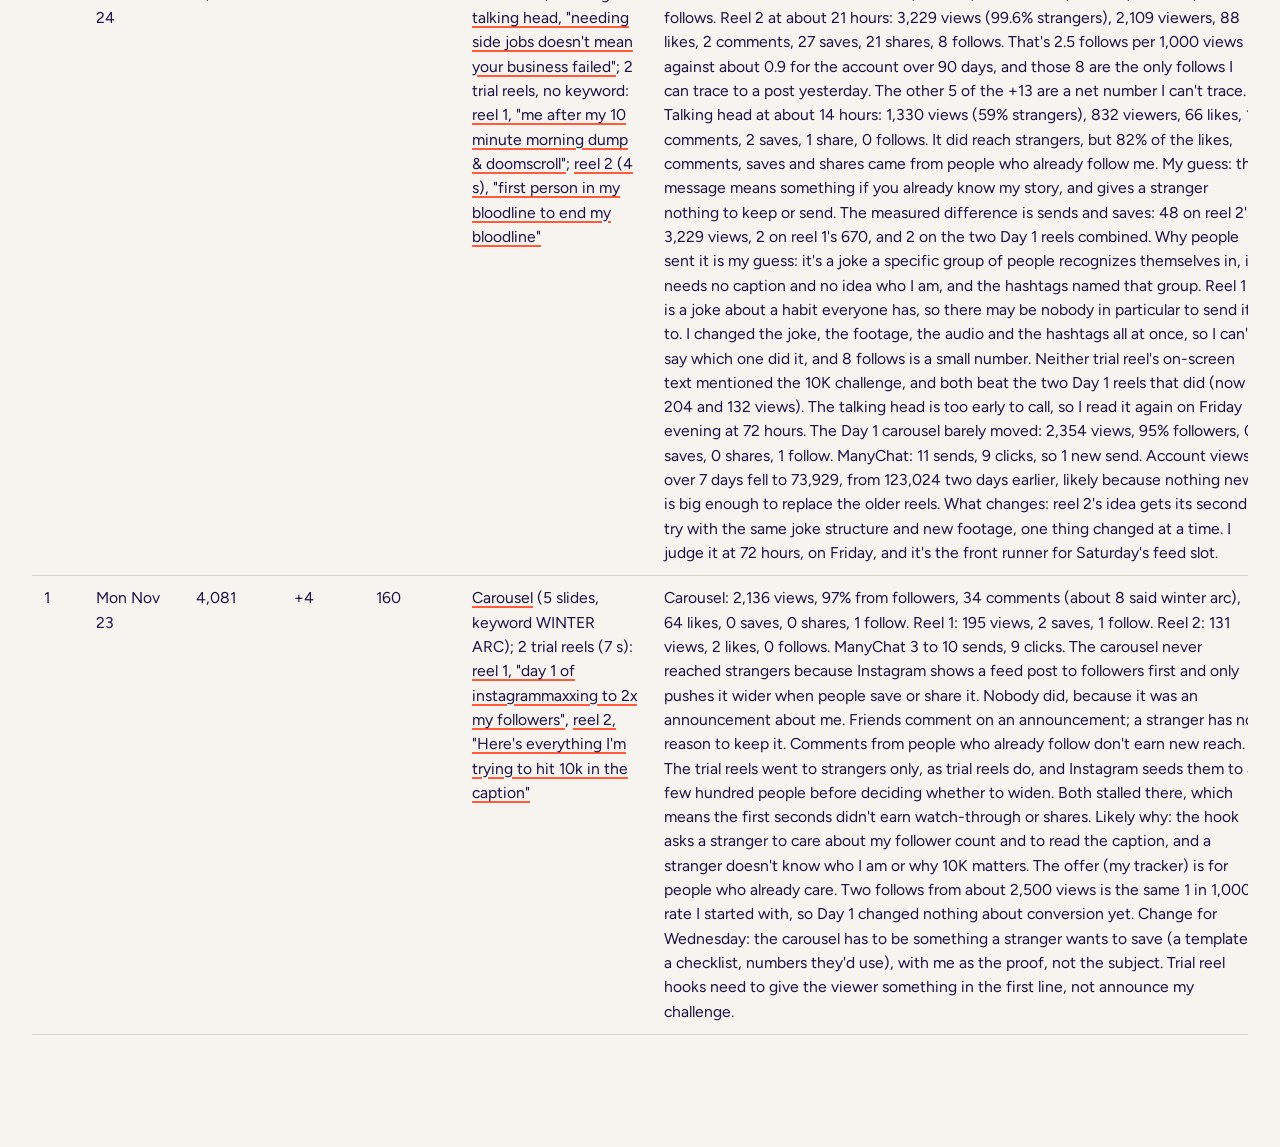
==== commit 42bca798: "Road to 10K: add the talking head to the Day 2 row Co-Authored-By: Claude Opus 5.5 <noreply@anthropi" ====
--- a/10k/index.html
+++ b/10k/index.html
@@ -107,7 +107,7 @@
 <p>The two lines that matter are "do not suggest content yet" and "be honest with me even if the news is bad." Then keep using the same chat. Mine knows my numbers now.</p>
 <h2 id="daily-log">Daily log</h2>
 <p>Newest day on top. Each morning at 9am ET the previous day gets its row: the follower count that morning, what went out, what it did, and what I learned. Pace needed on Day 1 (Nov 23): 156 a day, recalculated each day as (10,000 minus followers) divided by days left.</p>
-<div class="tbl wide" tabindex="0" role="region" aria-label="Daily log, scrolls sideways"><table class="cards"><thead><tr><th>Day</th><th>Date</th><th>Followers</th><th>Change</th><th>Needed per day now</th><th>What was posted</th><th>What we learned</th></tr></thead><tbody><tr><td data-label="Day"><span>2</span></td><td data-label="Date"><span>Tue Nov 24</span></td><td data-label="Followers"><span>4,094</span></td><td data-label="Change"><span>+13</span></td><td data-label="Needed per day now"><span>164</span></td><td data-label="What was posted"><span>2 trial reels, no keyword: <a href="https://www.instagram.com/reel/DgITLu2RUTn/">reel 1, "me after my 10 minute morning dump &amp; doomscroll"</a>; <a href="https://www.instagram.com/reel/DgIcxhER4xf/">reel 2 (4 s), "first person in my bloodline to end my bloodline"</a></span></td><td data-label="What we learned"><span>Reel 1 at about 23 hours: 670 views, 18 likes, 2 comments, 0 saves, 2 shares, 0 follows. Reel 2 at about 21 hours: 3,229 views (99.6% strangers), 2,109 viewers, 88 likes, 2 comments, 27 saves, 21 shares, 8 follows. That's 2.5 follows per 1,000 views against about 0.9 for the account over 90 days, and those 8 are the only follows I can trace to a post yesterday. The other 5 of the +13 are a net number I can't trace. The measured difference is sends and saves: 48 on reel 2's 3,229 views, 2 on reel 1's 670, and 2 on the two Day 1 reels combined. Why people sent it is my guess: it's a joke a specific group of people recognizes themselves in, it needs no caption and no idea who I am, and the hashtags named that group. Reel 1 is a joke about a habit everyone has, so there may be nobody in particular to send it to. I changed the joke, the footage, the audio and the hashtags all at once, so I can't say which one did it, and 8 follows is a small number. Neither reel mentioned the 10K challenge, and both beat the two Day 1 reels that did (now 204 and 132 views). The Day 1 carousel barely moved: 2,354 views, 95% followers, 0 saves, 0 shares, 1 follow. ManyChat: 11 sends, 9 clicks, so 1 new send. Account views over 7 days fell to 73,929, from 123,024 two days earlier, likely because nothing new is big enough to replace the older reels. What changes: reel 2's idea gets its second try with the same joke structure and new footage, one thing changed at a time. I judge it at 72 hours, on Friday, and it's the front runner for Saturday's feed slot.</span></td></tr><tr><td data-label="Day"><span>1</span></td><td data-label="Date"><span>Mon Nov 23</span></td><td data-label="Followers"><span>4,081</span></td><td data-label="Change"><span>+4</span></td><td data-label="Needed per day now"><span>160</span></td><td data-label="What was posted"><span><a href="https://www.instagram.com/p/DgGKlHwoFeu/">Carousel</a> (5 slides, keyword WINTER ARC); 2 trial reels (7 s): <a href="https://www.instagram.com/reel/DgGRdWlRxcU/">reel 1, "day 1 of instagrammaxxing to 2x my followers"</a>, <a href="https://www.instagram.com/reel/DgGrMkWxYnB/">reel 2, "Here's everything I'm trying to hit 10k in the caption"</a></span></td><td data-label="What we learned"><span>Carousel: 2,136 views, 97% from followers, 34 comments (about 8 said winter arc), 64 likes, 0 saves, 0 shares, 1 follow. Reel 1: 195 views, 2 saves, 1 follow. Reel 2: 131 views, 2 likes, 0 follows. ManyChat 3 to 10 sends, 9 clicks. The carousel never reached strangers because Instagram shows a feed post to followers first and only pushes it wider when people save or share it. Nobody did, because it was an announcement about me. Friends comment on an announcement; a stranger has no reason to keep it. Comments from people who already follow don't earn new reach. The trial reels went to strangers only, as trial reels do, and Instagram seeds them to a few hundred people before deciding whether to widen. Both stalled there, which means the first seconds didn't earn watch-through or shares. Likely why: the hook asks a stranger to care about my follower count and to read the caption, and a stranger doesn't know who I am or why 10K matters. The offer (my tracker) is for people who already care. Two follows from about 2,500 views is the same 1 in 1,000 rate I started with, so Day 1 changed nothing about conversion yet. Change for Wednesday: the carousel has to be something a stranger wants to save (a template, a checklist, numbers they'd use), with me as the proof, not the subject. Trial reel hooks need to give the viewer something in the first line, not announce my challenge.</span></td></tr></tbody></table></div>
+<div class="tbl wide" tabindex="0" role="region" aria-label="Daily log, scrolls sideways"><table class="cards"><thead><tr><th>Day</th><th>Date</th><th>Followers</th><th>Change</th><th>Needed per day now</th><th>What was posted</th><th>What we learned</th></tr></thead><tbody><tr><td data-label="Day"><span>2</span></td><td data-label="Date"><span>Tue Nov 24</span></td><td data-label="Followers"><span>4,094</span></td><td data-label="Change"><span>+13</span></td><td data-label="Needed per day now"><span>164</span></td><td data-label="What was posted"><span>1 feed reel, evening: <a href="https://www.instagram.com/reel/DgJWM2GxXN0/">talking head, "needing side jobs doesn't mean your business failed"</a>; 2 trial reels, no keyword: <a href="https://www.instagram.com/reel/DgITLu2RUTn/">reel 1, "me after my 10 minute morning dump &amp; doomscroll"</a>; <a href="https://www.instagram.com/reel/DgIcxhER4xf/">reel 2 (4 s), "first person in my bloodline to end my bloodline"</a></span></td><td data-label="What we learned"><span>Reel 1 at about 23 hours: 670 views, 18 likes, 2 comments, 0 saves, 2 shares, 0 follows. Reel 2 at about 21 hours: 3,229 views (99.6% strangers), 2,109 viewers, 88 likes, 2 comments, 27 saves, 21 shares, 8 follows. That's 2.5 follows per 1,000 views against about 0.9 for the account over 90 days, and those 8 are the only follows I can trace to a post yesterday. The other 5 of the +13 are a net number I can't trace. Talking head at about 14 hours: 1,330 views (59% strangers), 832 viewers, 66 likes, 17 comments, 2 saves, 1 share, 0 follows. It did reach strangers, but 82% of the likes, comments, saves and shares came from people who already follow me. My guess: the message means something if you already know my story, and gives a stranger nothing to keep or send. The measured difference is sends and saves: 48 on reel 2's 3,229 views, 2 on reel 1's 670, and 2 on the two Day 1 reels combined. Why people sent it is my guess: it's a joke a specific group of people recognizes themselves in, it needs no caption and no idea who I am, and the hashtags named that group. Reel 1 is a joke about a habit everyone has, so there may be nobody in particular to send it to. I changed the joke, the footage, the audio and the hashtags all at once, so I can't say which one did it, and 8 follows is a small number. Neither trial reel's on-screen text mentioned the 10K challenge, and both beat the two Day 1 reels that did (now 204 and 132 views). The talking head is too early to call, so I read it again on Friday evening at 72 hours. The Day 1 carousel barely moved: 2,354 views, 95% followers, 0 saves, 0 shares, 1 follow. ManyChat: 11 sends, 9 clicks, so 1 new send. Account views over 7 days fell to 73,929, from 123,024 two days earlier, likely because nothing new is big enough to replace the older reels. What changes: reel 2's idea gets its second try with the same joke structure and new footage, one thing changed at a time. I judge it at 72 hours, on Friday, and it's the front runner for Saturday's feed slot.</span></td></tr><tr><td data-label="Day"><span>1</span></td><td data-label="Date"><span>Mon Nov 23</span></td><td data-label="Followers"><span>4,081</span></td><td data-label="Change"><span>+4</span></td><td data-label="Needed per day now"><span>160</span></td><td data-label="What was posted"><span><a href="https://www.instagram.com/p/DgGKlHwoFeu/">Carousel</a> (5 slides, keyword WINTER ARC); 2 trial reels (7 s): <a href="https://www.instagram.com/reel/DgGRdWlRxcU/">reel 1, "day 1 of instagrammaxxing to 2x my followers"</a>, <a href="https://www.instagram.com/reel/DgGrMkWxYnB/">reel 2, "Here's everything I'm trying to hit 10k in the caption"</a></span></td><td data-label="What we learned"><span>Carousel: 2,136 views, 97% from followers, 34 comments (about 8 said winter arc), 64 likes, 0 saves, 0 shares, 1 follow. Reel 1: 195 views, 2 saves, 1 follow. Reel 2: 131 views, 2 likes, 0 follows. ManyChat 3 to 10 sends, 9 clicks. The carousel never reached strangers because Instagram shows a feed post to followers first and only pushes it wider when people save or share it. Nobody did, because it was an announcement about me. Friends comment on an announcement; a stranger has no reason to keep it. Comments from people who already follow don't earn new reach. The trial reels went to strangers only, as trial reels do, and Instagram seeds them to a few hundred people before deciding whether to widen. Both stalled there, which means the first seconds didn't earn watch-through or shares. Likely why: the hook asks a stranger to care about my follower count and to read the caption, and a stranger doesn't know who I am or why 10K matters. The offer (my tracker) is for people who already care. Two follows from about 2,500 views is the same 1 in 1,000 rate I started with, so Day 1 changed nothing about conversion yet. Change for Wednesday: the carousel has to be something a stranger wants to save (a template, a checklist, numbers they'd use), with me as the proof, not the subject. Trial reel hooks need to give the viewer something in the first line, not announce my challenge.</span></td></tr></tbody></table></div>
 </article></div>
 </body>
 </html>
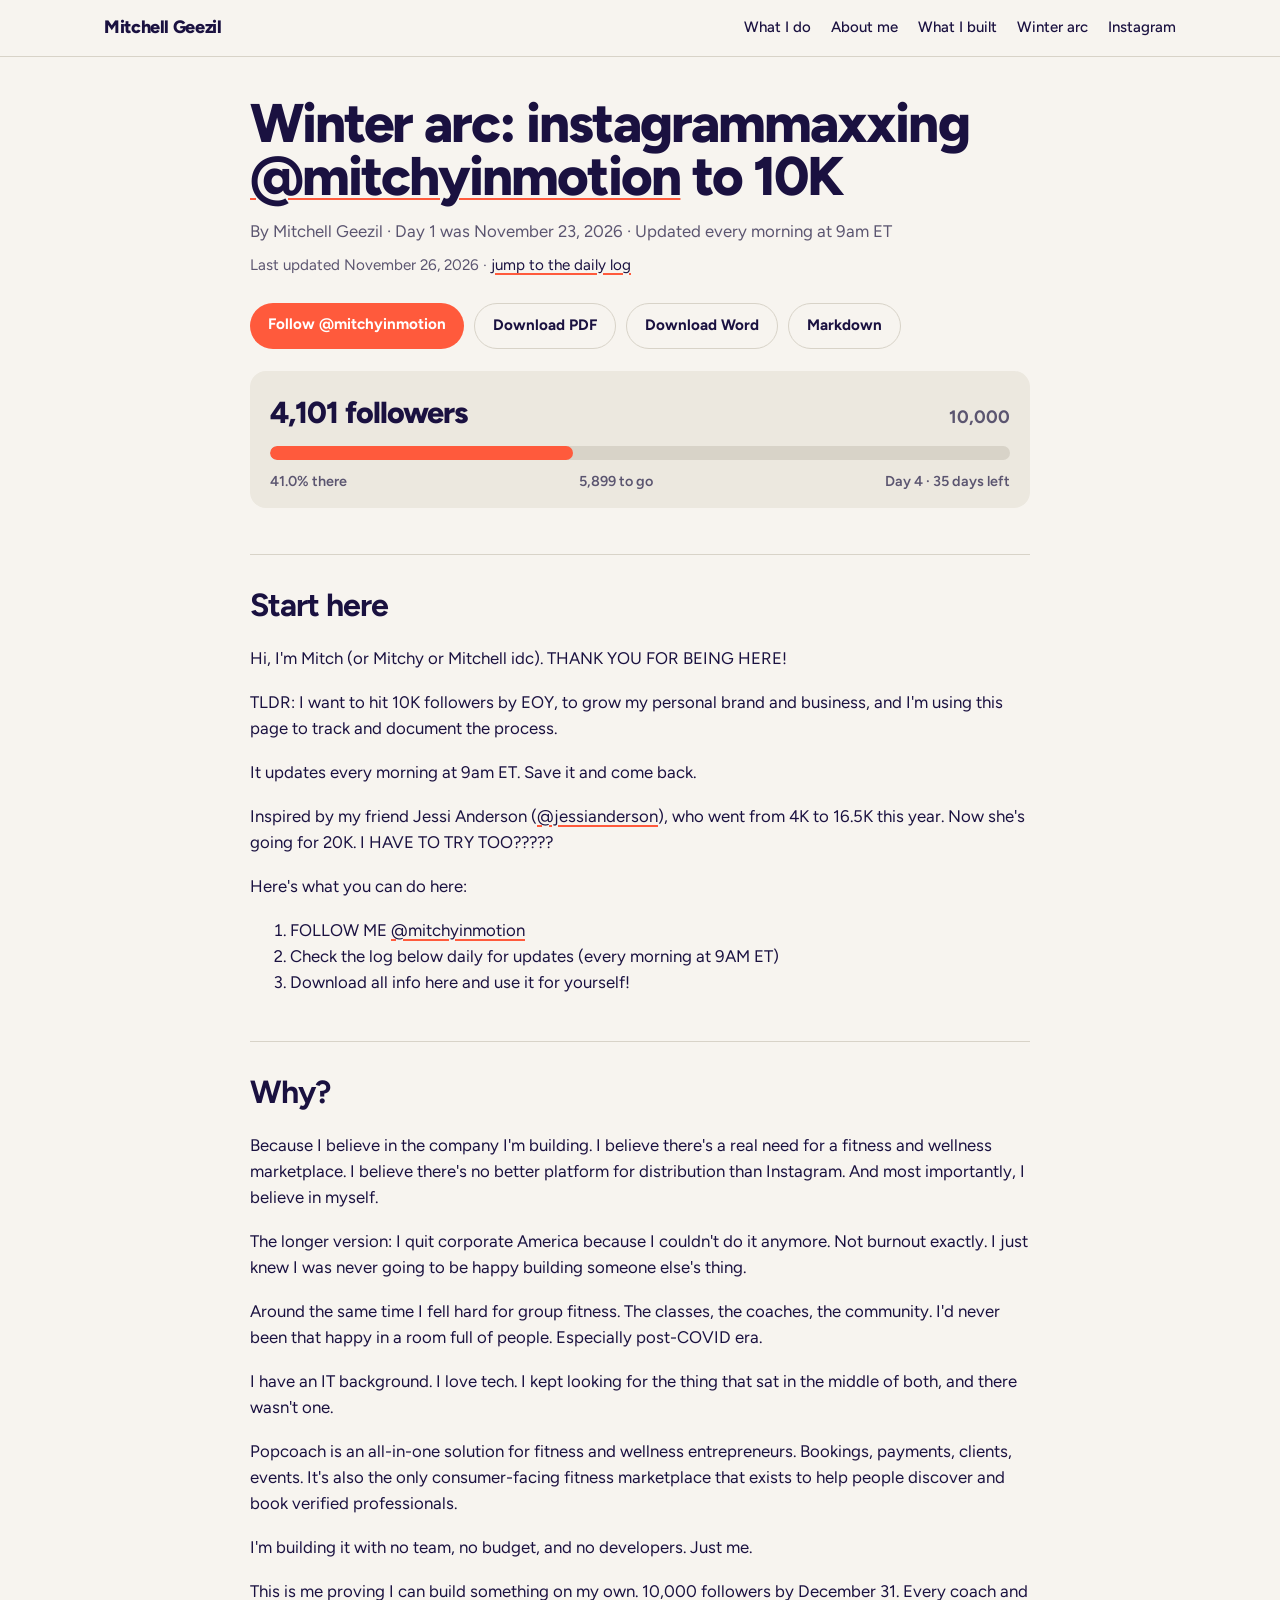
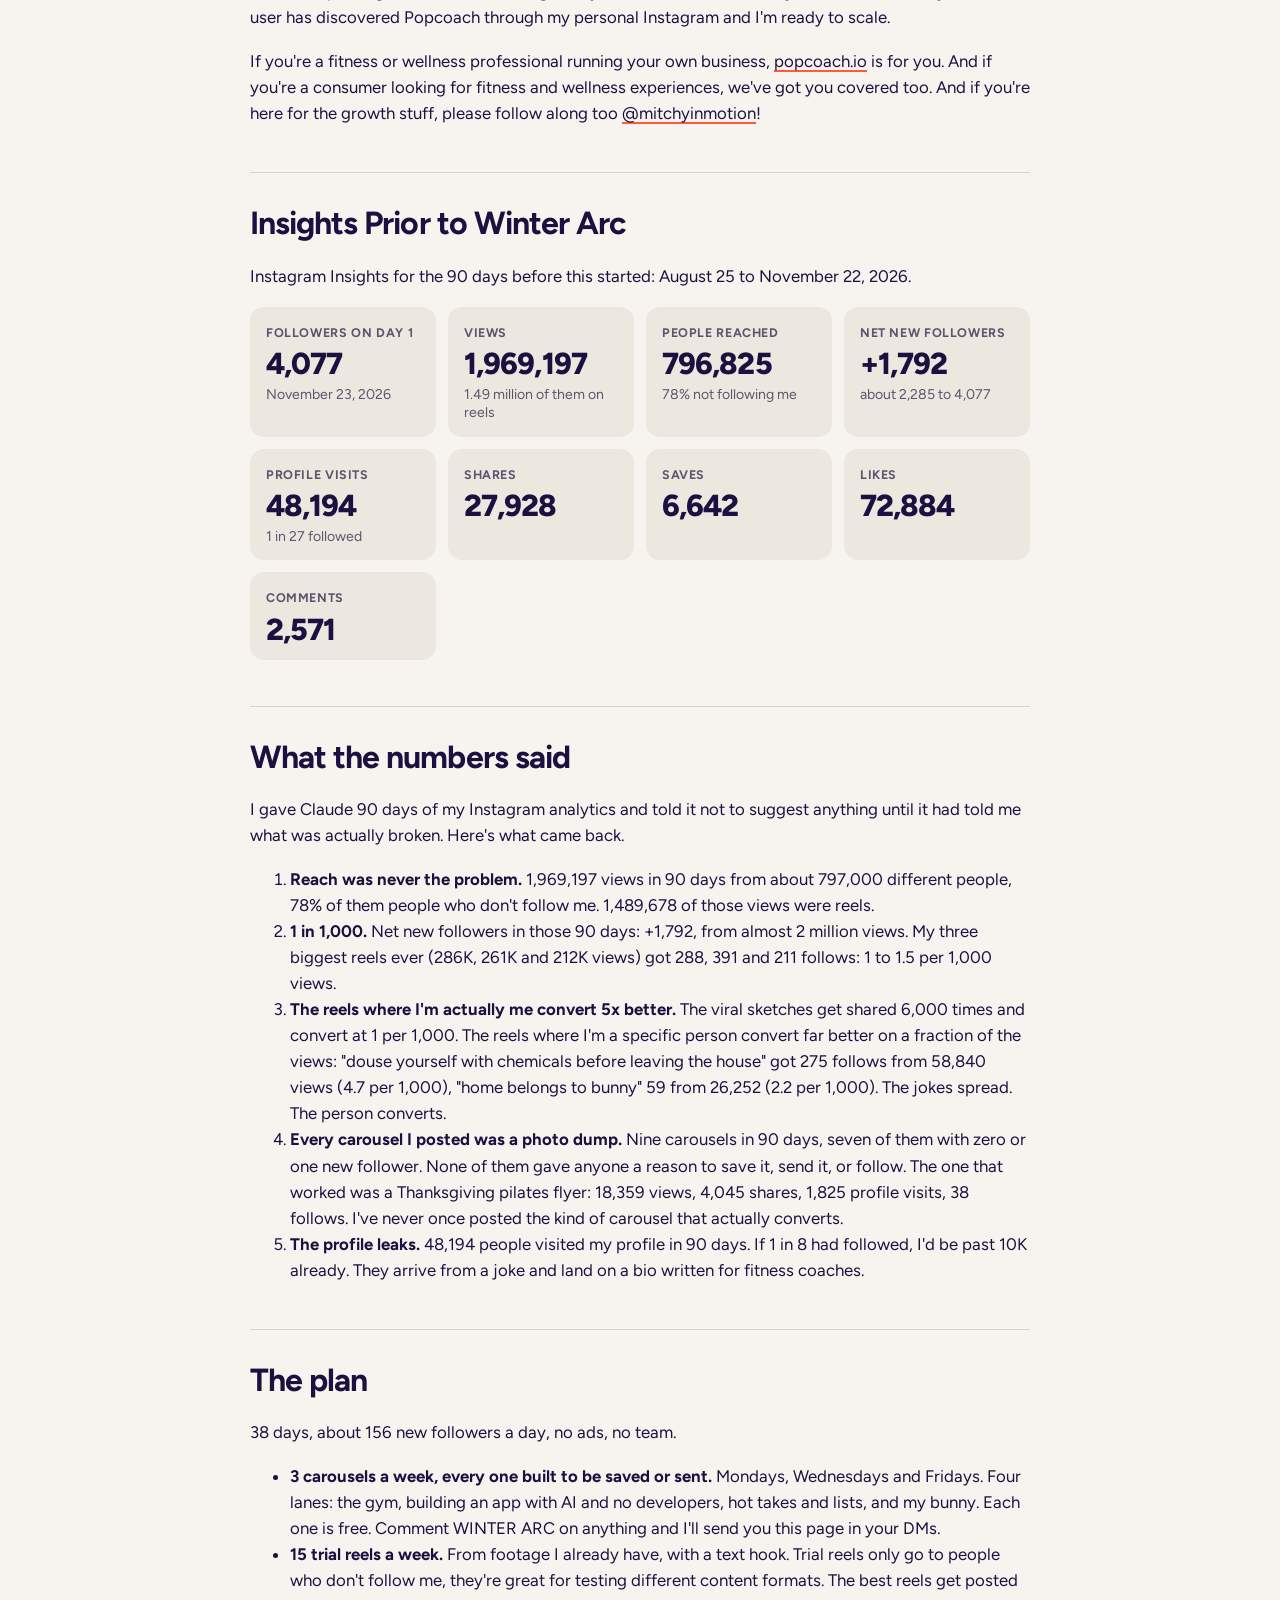
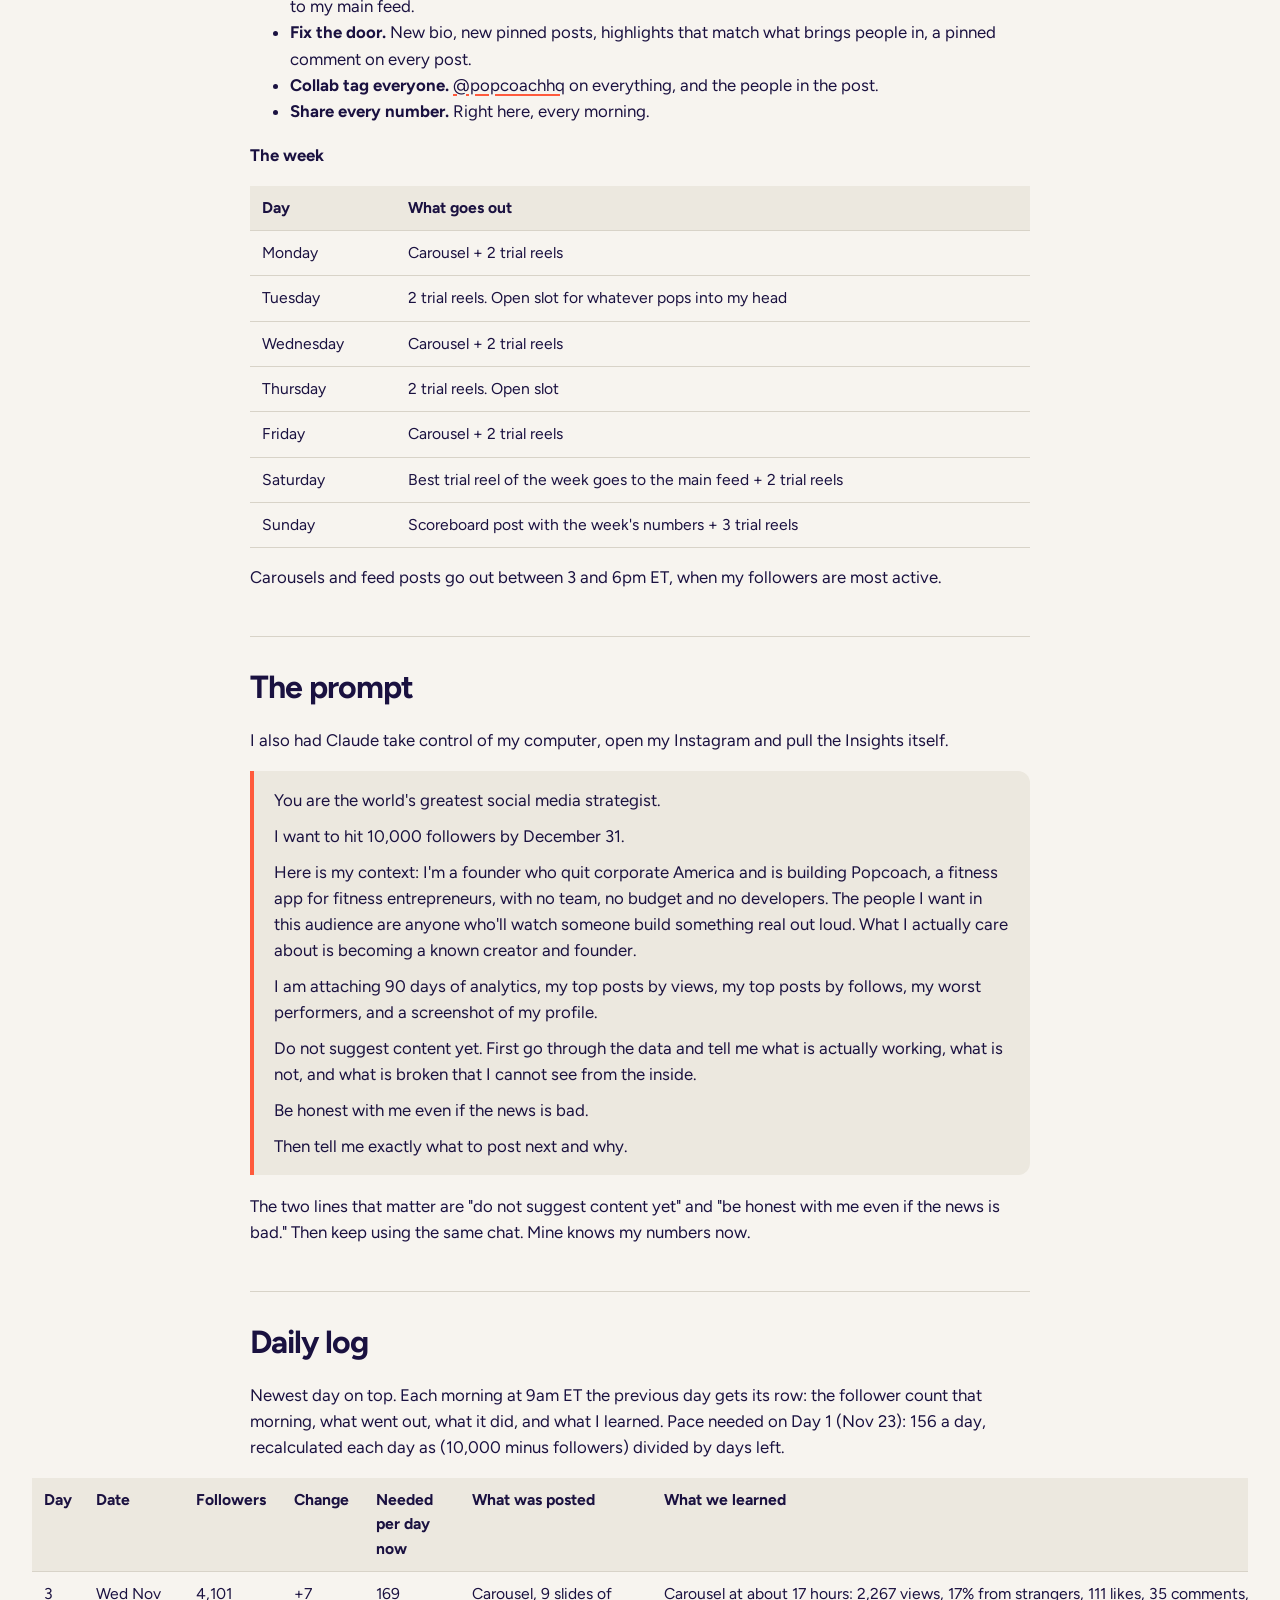
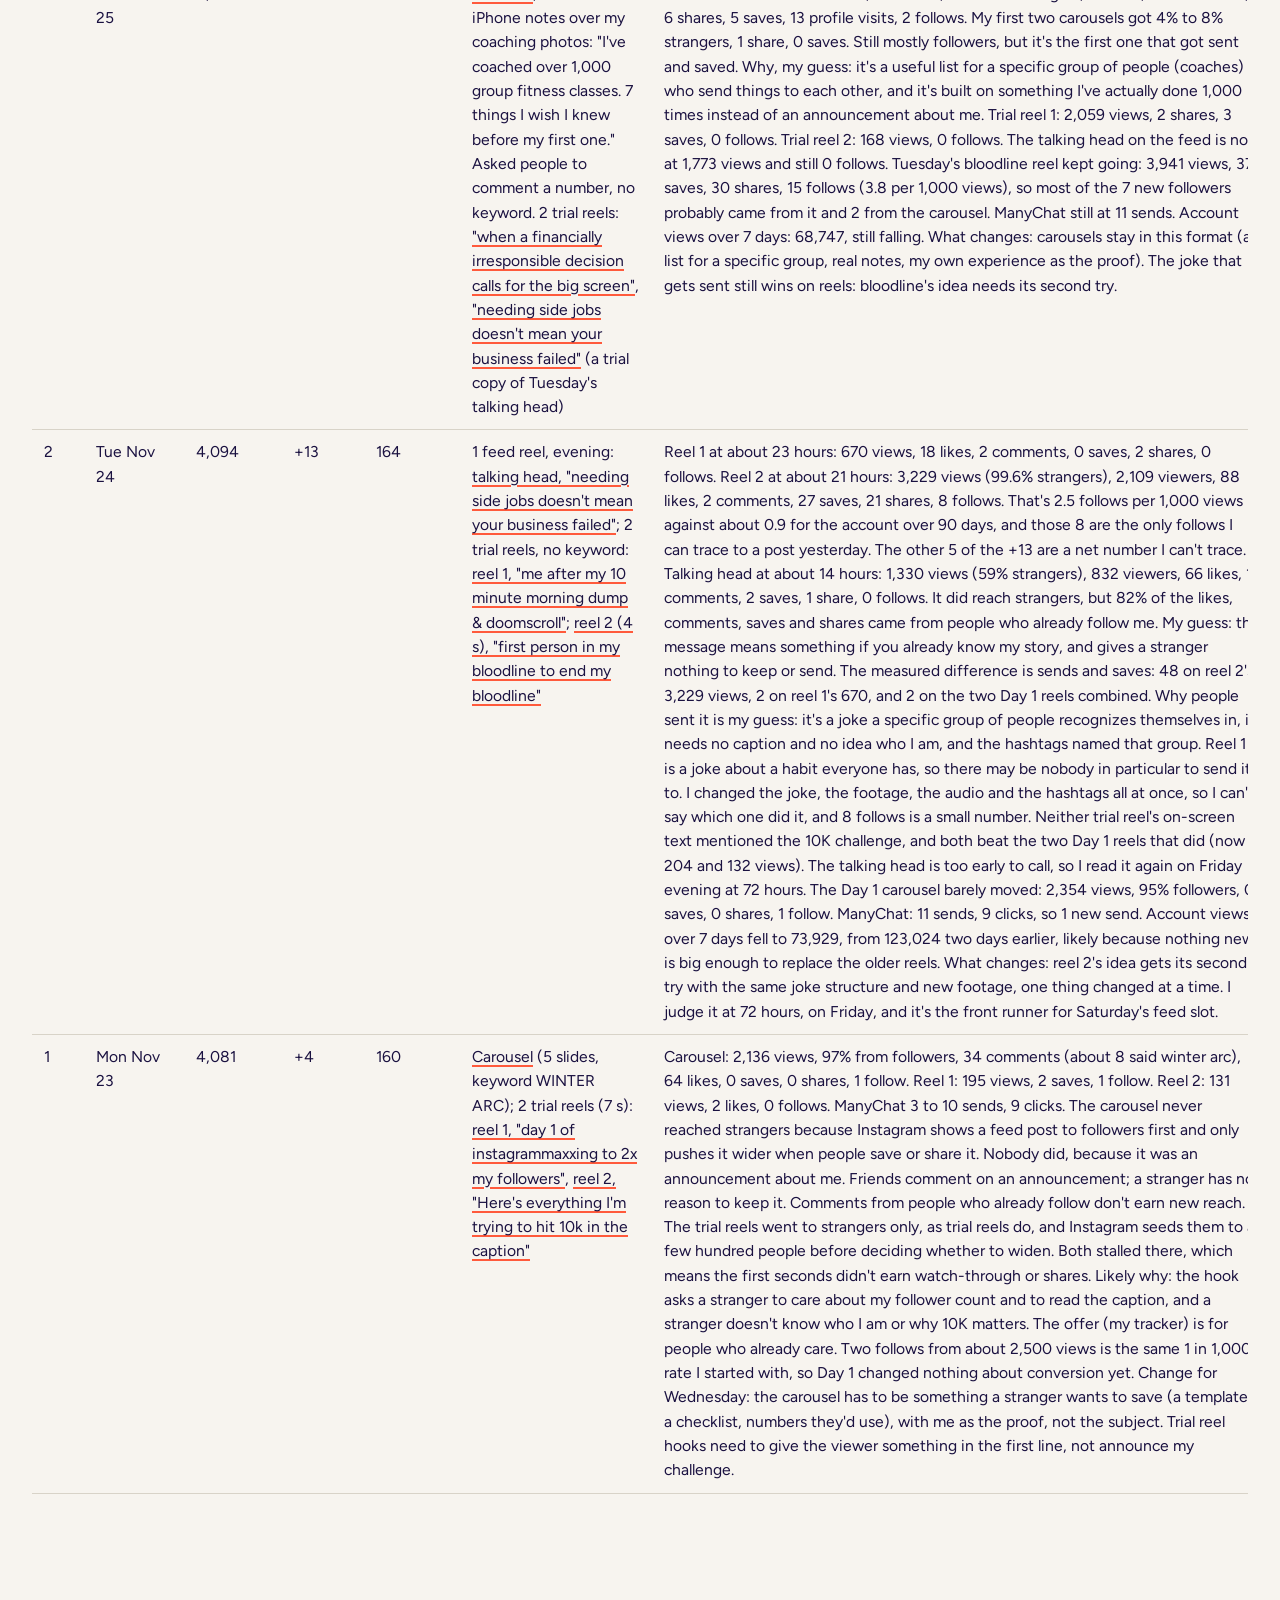
==== commit b28e4e1e: "Road to 10K: Day 3 row Co-Authored-By: Claude Opus 5.5 <noreply@anthropic.com>" ====
--- a/10k/index.html
+++ b/10k/index.html
@@ -72,7 +72,7 @@
 </header>
 <div class="page"><article class="doc">
 <h1>Winter arc: instagrammaxxing <a href="https://www.instagram.com/mitchyinmotion/">@mitchyinmotion</a> to 10K</h1>
-<p class="byline">By Mitchell Geezil · Day 1 was November 23, 2026 · Updated every morning at 9am ET</p><p class="updated">Last updated November 25, 2026 · <a href="#daily-log">jump to the daily log</a></p><div class="exports"><a href="https://www.instagram.com/mitchyinmotion/">Follow @mitchyinmotion</a><a href="/10k/road-to-10k.pdf" download class="quiet-btn">Download PDF</a><a href="/10k/road-to-10k.docx" download class="quiet-btn">Download Word</a><a href="/10k/road-to-10k.md" download class="quiet-btn">Markdown</a></div><div class="progress" role="progressbar" aria-valuemin="0" aria-valuemax="10000" aria-valuenow="4094"><div class="progress-top"><span class="progress-now">4,094 followers</span><span class="progress-goal">10,000</span></div><div class="progress-track"><div class="progress-fill" style="width:40.9%"></div></div><div class="progress-meta"><span>40.9% there</span><span>5,906 to go</span><span>Day 3 · 36 days left</span></div></div>
+<p class="byline">By Mitchell Geezil · Day 1 was November 23, 2026 · Updated every morning at 9am ET</p><p class="updated">Last updated November 26, 2026 · <a href="#daily-log">jump to the daily log</a></p><div class="exports"><a href="https://www.instagram.com/mitchyinmotion/">Follow @mitchyinmotion</a><a href="/10k/road-to-10k.pdf" download class="quiet-btn">Download PDF</a><a href="/10k/road-to-10k.docx" download class="quiet-btn">Download Word</a><a href="/10k/road-to-10k.md" download class="quiet-btn">Markdown</a></div><div class="progress" role="progressbar" aria-valuemin="0" aria-valuemax="10000" aria-valuenow="4101"><div class="progress-top"><span class="progress-now">4,101 followers</span><span class="progress-goal">10,000</span></div><div class="progress-track"><div class="progress-fill" style="width:41.0%"></div></div><div class="progress-meta"><span>41.0% there</span><span>5,899 to go</span><span>Day 4 · 35 days left</span></div></div>
 <h2 id="start-here">Start here</h2>
 <p>Hi, I'm Mitch (or Mitchy or Mitchell idc). THANK YOU FOR BEING HERE!</p>
 <p>TLDR: I want to hit 10K followers by EOY, to grow my personal brand and business, and I'm using this page to track and document the process.</p>
@@ -107,7 +107,7 @@
 <p>The two lines that matter are "do not suggest content yet" and "be honest with me even if the news is bad." Then keep using the same chat. Mine knows my numbers now.</p>
 <h2 id="daily-log">Daily log</h2>
 <p>Newest day on top. Each morning at 9am ET the previous day gets its row: the follower count that morning, what went out, what it did, and what I learned. Pace needed on Day 1 (Nov 23): 156 a day, recalculated each day as (10,000 minus followers) divided by days left.</p>
-<div class="tbl wide" tabindex="0" role="region" aria-label="Daily log, scrolls sideways"><table class="cards"><thead><tr><th>Day</th><th>Date</th><th>Followers</th><th>Change</th><th>Needed per day now</th><th>What was posted</th><th>What we learned</th></tr></thead><tbody><tr><td data-label="Day"><span>2</span></td><td data-label="Date"><span>Tue Nov 24</span></td><td data-label="Followers"><span>4,094</span></td><td data-label="Change"><span>+13</span></td><td data-label="Needed per day now"><span>164</span></td><td data-label="What was posted"><span>1 feed reel, evening: <a href="https://www.instagram.com/reel/DgJWM2GxXN0/">talking head, "needing side jobs doesn't mean your business failed"</a>; 2 trial reels, no keyword: <a href="https://www.instagram.com/reel/DgITLu2RUTn/">reel 1, "me after my 10 minute morning dump &amp; doomscroll"</a>; <a href="https://www.instagram.com/reel/DgIcxhER4xf/">reel 2 (4 s), "first person in my bloodline to end my bloodline"</a></span></td><td data-label="What we learned"><span>Reel 1 at about 23 hours: 670 views, 18 likes, 2 comments, 0 saves, 2 shares, 0 follows. Reel 2 at about 21 hours: 3,229 views (99.6% strangers), 2,109 viewers, 88 likes, 2 comments, 27 saves, 21 shares, 8 follows. That's 2.5 follows per 1,000 views against about 0.9 for the account over 90 days, and those 8 are the only follows I can trace to a post yesterday. The other 5 of the +13 are a net number I can't trace. Talking head at about 14 hours: 1,330 views (59% strangers), 832 viewers, 66 likes, 17 comments, 2 saves, 1 share, 0 follows. It did reach strangers, but 82% of the likes, comments, saves and shares came from people who already follow me. My guess: the message means something if you already know my story, and gives a stranger nothing to keep or send. The measured difference is sends and saves: 48 on reel 2's 3,229 views, 2 on reel 1's 670, and 2 on the two Day 1 reels combined. Why people sent it is my guess: it's a joke a specific group of people recognizes themselves in, it needs no caption and no idea who I am, and the hashtags named that group. Reel 1 is a joke about a habit everyone has, so there may be nobody in particular to send it to. I changed the joke, the footage, the audio and the hashtags all at once, so I can't say which one did it, and 8 follows is a small number. Neither trial reel's on-screen text mentioned the 10K challenge, and both beat the two Day 1 reels that did (now 204 and 132 views). The talking head is too early to call, so I read it again on Friday evening at 72 hours. The Day 1 carousel barely moved: 2,354 views, 95% followers, 0 saves, 0 shares, 1 follow. ManyChat: 11 sends, 9 clicks, so 1 new send. Account views over 7 days fell to 73,929, from 123,024 two days earlier, likely because nothing new is big enough to replace the older reels. What changes: reel 2's idea gets its second try with the same joke structure and new footage, one thing changed at a time. I judge it at 72 hours, on Friday, and it's the front runner for Saturday's feed slot.</span></td></tr><tr><td data-label="Day"><span>1</span></td><td data-label="Date"><span>Mon Nov 23</span></td><td data-label="Followers"><span>4,081</span></td><td data-label="Change"><span>+4</span></td><td data-label="Needed per day now"><span>160</span></td><td data-label="What was posted"><span><a href="https://www.instagram.com/p/DgGKlHwoFeu/">Carousel</a> (5 slides, keyword WINTER ARC); 2 trial reels (7 s): <a href="https://www.instagram.com/reel/DgGRdWlRxcU/">reel 1, "day 1 of instagrammaxxing to 2x my followers"</a>, <a href="https://www.instagram.com/reel/DgGrMkWxYnB/">reel 2, "Here's everything I'm trying to hit 10k in the caption"</a></span></td><td data-label="What we learned"><span>Carousel: 2,136 views, 97% from followers, 34 comments (about 8 said winter arc), 64 likes, 0 saves, 0 shares, 1 follow. Reel 1: 195 views, 2 saves, 1 follow. Reel 2: 131 views, 2 likes, 0 follows. ManyChat 3 to 10 sends, 9 clicks. The carousel never reached strangers because Instagram shows a feed post to followers first and only pushes it wider when people save or share it. Nobody did, because it was an announcement about me. Friends comment on an announcement; a stranger has no reason to keep it. Comments from people who already follow don't earn new reach. The trial reels went to strangers only, as trial reels do, and Instagram seeds them to a few hundred people before deciding whether to widen. Both stalled there, which means the first seconds didn't earn watch-through or shares. Likely why: the hook asks a stranger to care about my follower count and to read the caption, and a stranger doesn't know who I am or why 10K matters. The offer (my tracker) is for people who already care. Two follows from about 2,500 views is the same 1 in 1,000 rate I started with, so Day 1 changed nothing about conversion yet. Change for Wednesday: the carousel has to be something a stranger wants to save (a template, a checklist, numbers they'd use), with me as the proof, not the subject. Trial reel hooks need to give the viewer something in the first line, not announce my challenge.</span></td></tr></tbody></table></div>
+<div class="tbl wide" tabindex="0" role="region" aria-label="Daily log, scrolls sideways"><table class="cards"><thead><tr><th>Day</th><th>Date</th><th>Followers</th><th>Change</th><th>Needed per day now</th><th>What was posted</th><th>What we learned</th></tr></thead><tbody><tr><td data-label="Day"><span>3</span></td><td data-label="Date"><span>Wed Nov 25</span></td><td data-label="Followers"><span>4,101</span></td><td data-label="Change"><span>+7</span></td><td data-label="Needed per day now"><span>169</span></td><td data-label="What was posted"><span><a href="https://www.instagram.com/p/DgLdflVmAtY/">Carousel</a>, 9 slides of iPhone notes over my coaching photos: "I've coached over 1,000 group fitness classes. 7 things I wish I knew before my first one." Asked people to comment a number, no keyword. 2 trial reels: <a href="https://www.instagram.com/reel/DgK2HVhxuIU/">"when a financially irresponsible decision calls for the big screen"</a>, <a href="https://www.instagram.com/reel/DgLmNmExURG/">"needing side jobs doesn't mean your business failed"</a> (a trial copy of Tuesday's talking head)</span></td><td data-label="What we learned"><span>Carousel at about 17 hours: 2,267 views, 17% from strangers, 111 likes, 35 comments, 6 shares, 5 saves, 13 profile visits, 2 follows. My first two carousels got 4% to 8% strangers, 1 share, 0 saves. Still mostly followers, but it's the first one that got sent and saved. Why, my guess: it's a useful list for a specific group of people (coaches) who send things to each other, and it's built on something I've actually done 1,000 times instead of an announcement about me. Trial reel 1: 2,059 views, 2 shares, 3 saves, 0 follows. Trial reel 2: 168 views, 0 follows. The talking head on the feed is now at 1,773 views and still 0 follows. Tuesday's bloodline reel kept going: 3,941 views, 37 saves, 30 shares, 15 follows (3.8 per 1,000 views), so most of the 7 new followers probably came from it and 2 from the carousel. ManyChat still at 11 sends. Account views over 7 days: 68,747, still falling. What changes: carousels stay in this format (a list for a specific group, real notes, my own experience as the proof). The joke that gets sent still wins on reels: bloodline's idea needs its second try.</span></td></tr><tr><td data-label="Day"><span>2</span></td><td data-label="Date"><span>Tue Nov 24</span></td><td data-label="Followers"><span>4,094</span></td><td data-label="Change"><span>+13</span></td><td data-label="Needed per day now"><span>164</span></td><td data-label="What was posted"><span>1 feed reel, evening: <a href="https://www.instagram.com/reel/DgJWM2GxXN0/">talking head, "needing side jobs doesn't mean your business failed"</a>; 2 trial reels, no keyword: <a href="https://www.instagram.com/reel/DgITLu2RUTn/">reel 1, "me after my 10 minute morning dump &amp; doomscroll"</a>; <a href="https://www.instagram.com/reel/DgIcxhER4xf/">reel 2 (4 s), "first person in my bloodline to end my bloodline"</a></span></td><td data-label="What we learned"><span>Reel 1 at about 23 hours: 670 views, 18 likes, 2 comments, 0 saves, 2 shares, 0 follows. Reel 2 at about 21 hours: 3,229 views (99.6% strangers), 2,109 viewers, 88 likes, 2 comments, 27 saves, 21 shares, 8 follows. That's 2.5 follows per 1,000 views against about 0.9 for the account over 90 days, and those 8 are the only follows I can trace to a post yesterday. The other 5 of the +13 are a net number I can't trace. Talking head at about 14 hours: 1,330 views (59% strangers), 832 viewers, 66 likes, 17 comments, 2 saves, 1 share, 0 follows. It did reach strangers, but 82% of the likes, comments, saves and shares came from people who already follow me. My guess: the message means something if you already know my story, and gives a stranger nothing to keep or send. The measured difference is sends and saves: 48 on reel 2's 3,229 views, 2 on reel 1's 670, and 2 on the two Day 1 reels combined. Why people sent it is my guess: it's a joke a specific group of people recognizes themselves in, it needs no caption and no idea who I am, and the hashtags named that group. Reel 1 is a joke about a habit everyone has, so there may be nobody in particular to send it to. I changed the joke, the footage, the audio and the hashtags all at once, so I can't say which one did it, and 8 follows is a small number. Neither trial reel's on-screen text mentioned the 10K challenge, and both beat the two Day 1 reels that did (now 204 and 132 views). The talking head is too early to call, so I read it again on Friday evening at 72 hours. The Day 1 carousel barely moved: 2,354 views, 95% followers, 0 saves, 0 shares, 1 follow. ManyChat: 11 sends, 9 clicks, so 1 new send. Account views over 7 days fell to 73,929, from 123,024 two days earlier, likely because nothing new is big enough to replace the older reels. What changes: reel 2's idea gets its second try with the same joke structure and new footage, one thing changed at a time. I judge it at 72 hours, on Friday, and it's the front runner for Saturday's feed slot.</span></td></tr><tr><td data-label="Day"><span>1</span></td><td data-label="Date"><span>Mon Nov 23</span></td><td data-label="Followers"><span>4,081</span></td><td data-label="Change"><span>+4</span></td><td data-label="Needed per day now"><span>160</span></td><td data-label="What was posted"><span><a href="https://www.instagram.com/p/DgGKlHwoFeu/">Carousel</a> (5 slides, keyword WINTER ARC); 2 trial reels (7 s): <a href="https://www.instagram.com/reel/DgGRdWlRxcU/">reel 1, "day 1 of instagrammaxxing to 2x my followers"</a>, <a href="https://www.instagram.com/reel/DgGrMkWxYnB/">reel 2, "Here's everything I'm trying to hit 10k in the caption"</a></span></td><td data-label="What we learned"><span>Carousel: 2,136 views, 97% from followers, 34 comments (about 8 said winter arc), 64 likes, 0 saves, 0 shares, 1 follow. Reel 1: 195 views, 2 saves, 1 follow. Reel 2: 131 views, 2 likes, 0 follows. ManyChat 3 to 10 sends, 9 clicks. The carousel never reached strangers because Instagram shows a feed post to followers first and only pushes it wider when people save or share it. Nobody did, because it was an announcement about me. Friends comment on an announcement; a stranger has no reason to keep it. Comments from people who already follow don't earn new reach. The trial reels went to strangers only, as trial reels do, and Instagram seeds them to a few hundred people before deciding whether to widen. Both stalled there, which means the first seconds didn't earn watch-through or shares. Likely why: the hook asks a stranger to care about my follower count and to read the caption, and a stranger doesn't know who I am or why 10K matters. The offer (my tracker) is for people who already care. Two follows from about 2,500 views is the same 1 in 1,000 rate I started with, so Day 1 changed nothing about conversion yet. Change for Wednesday: the carousel has to be something a stranger wants to save (a template, a checklist, numbers they'd use), with me as the proof, not the subject. Trial reel hooks need to give the viewer something in the first line, not announce my challenge.</span></td></tr></tbody></table></div>
 </article></div>
 </body>
 </html>
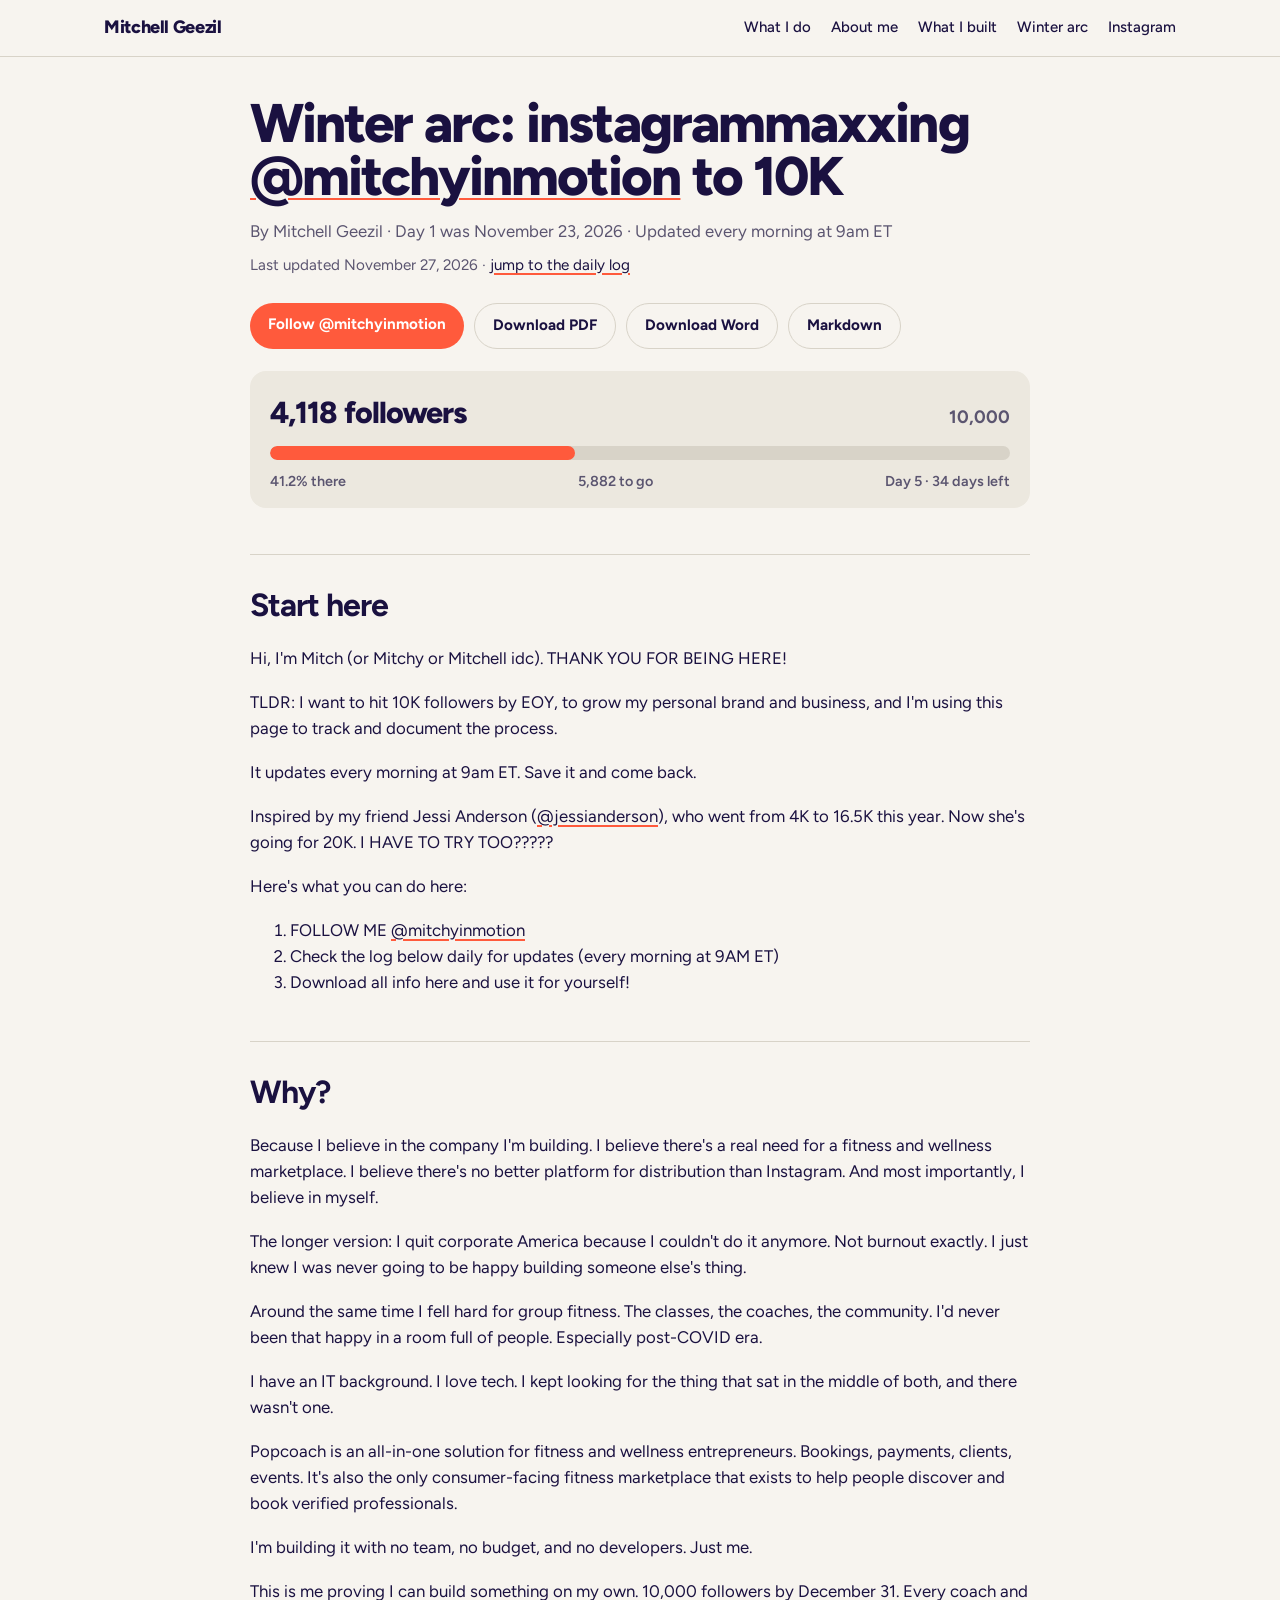
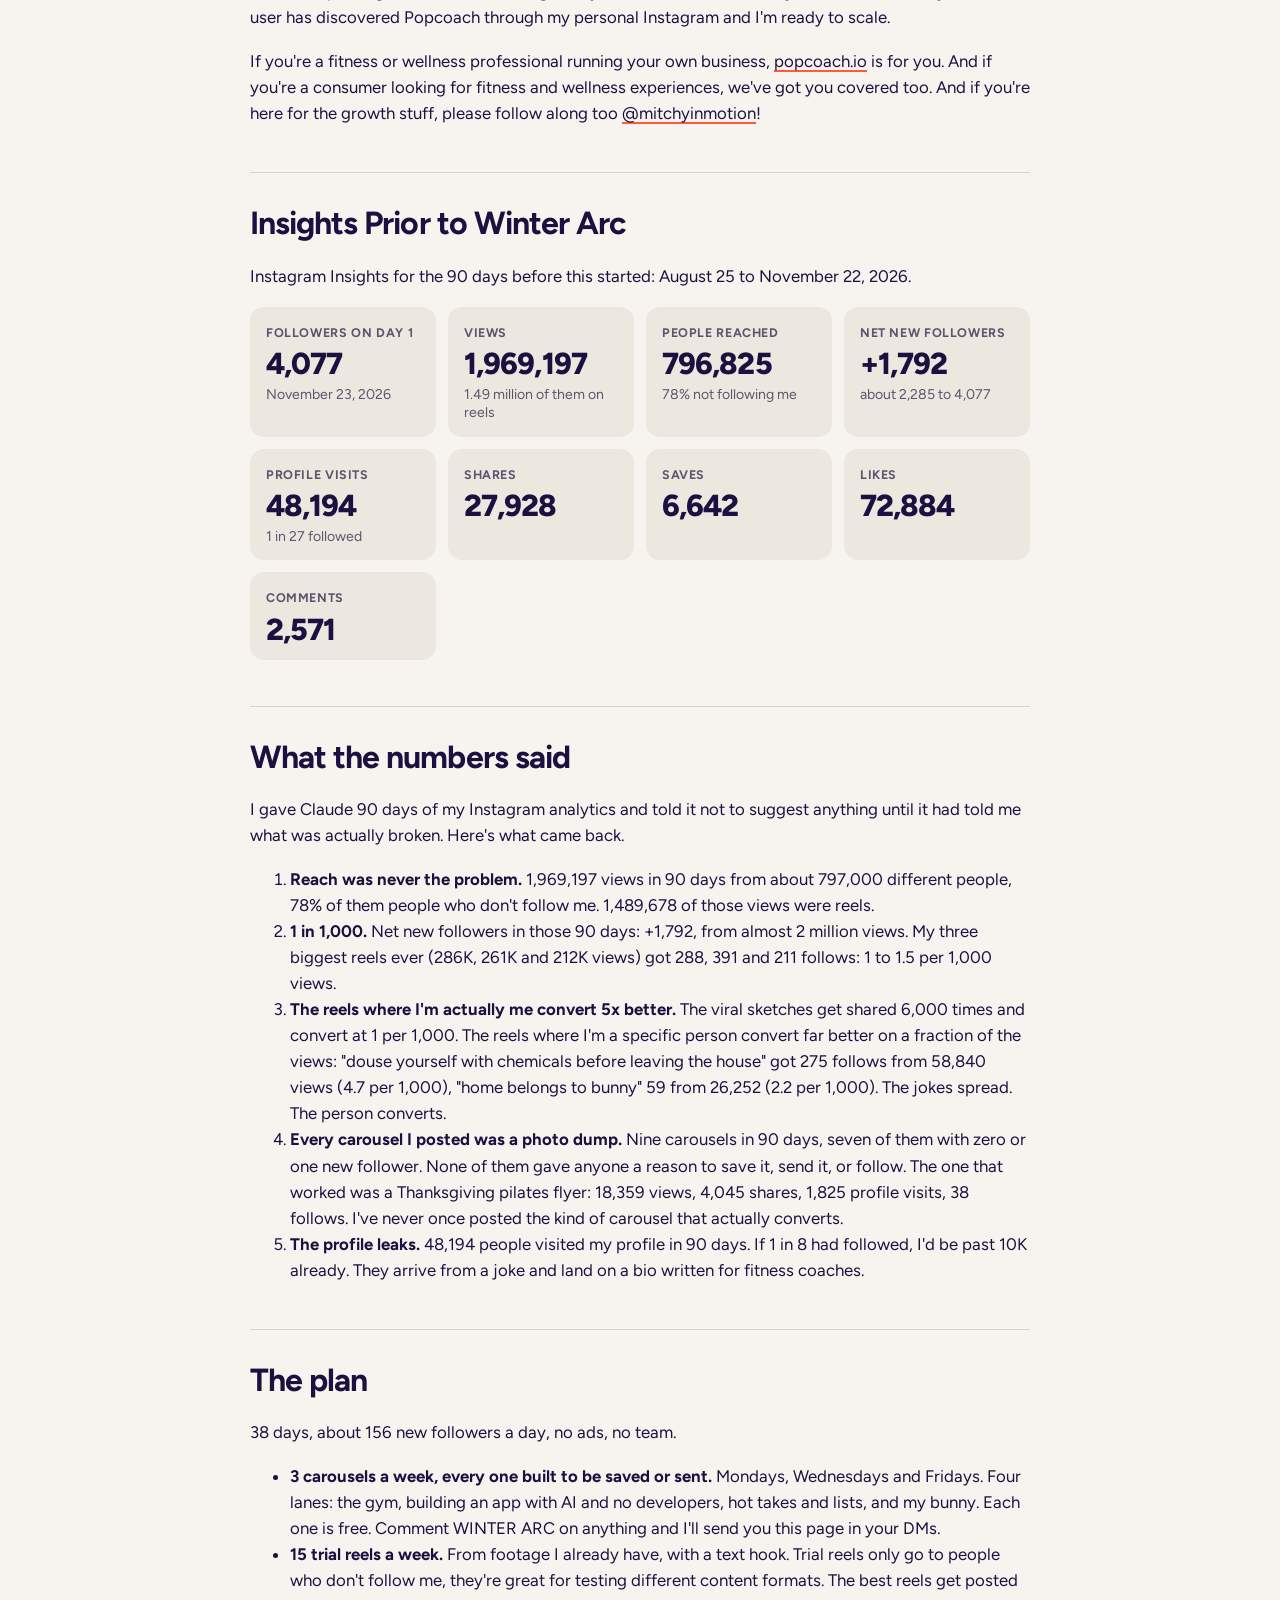
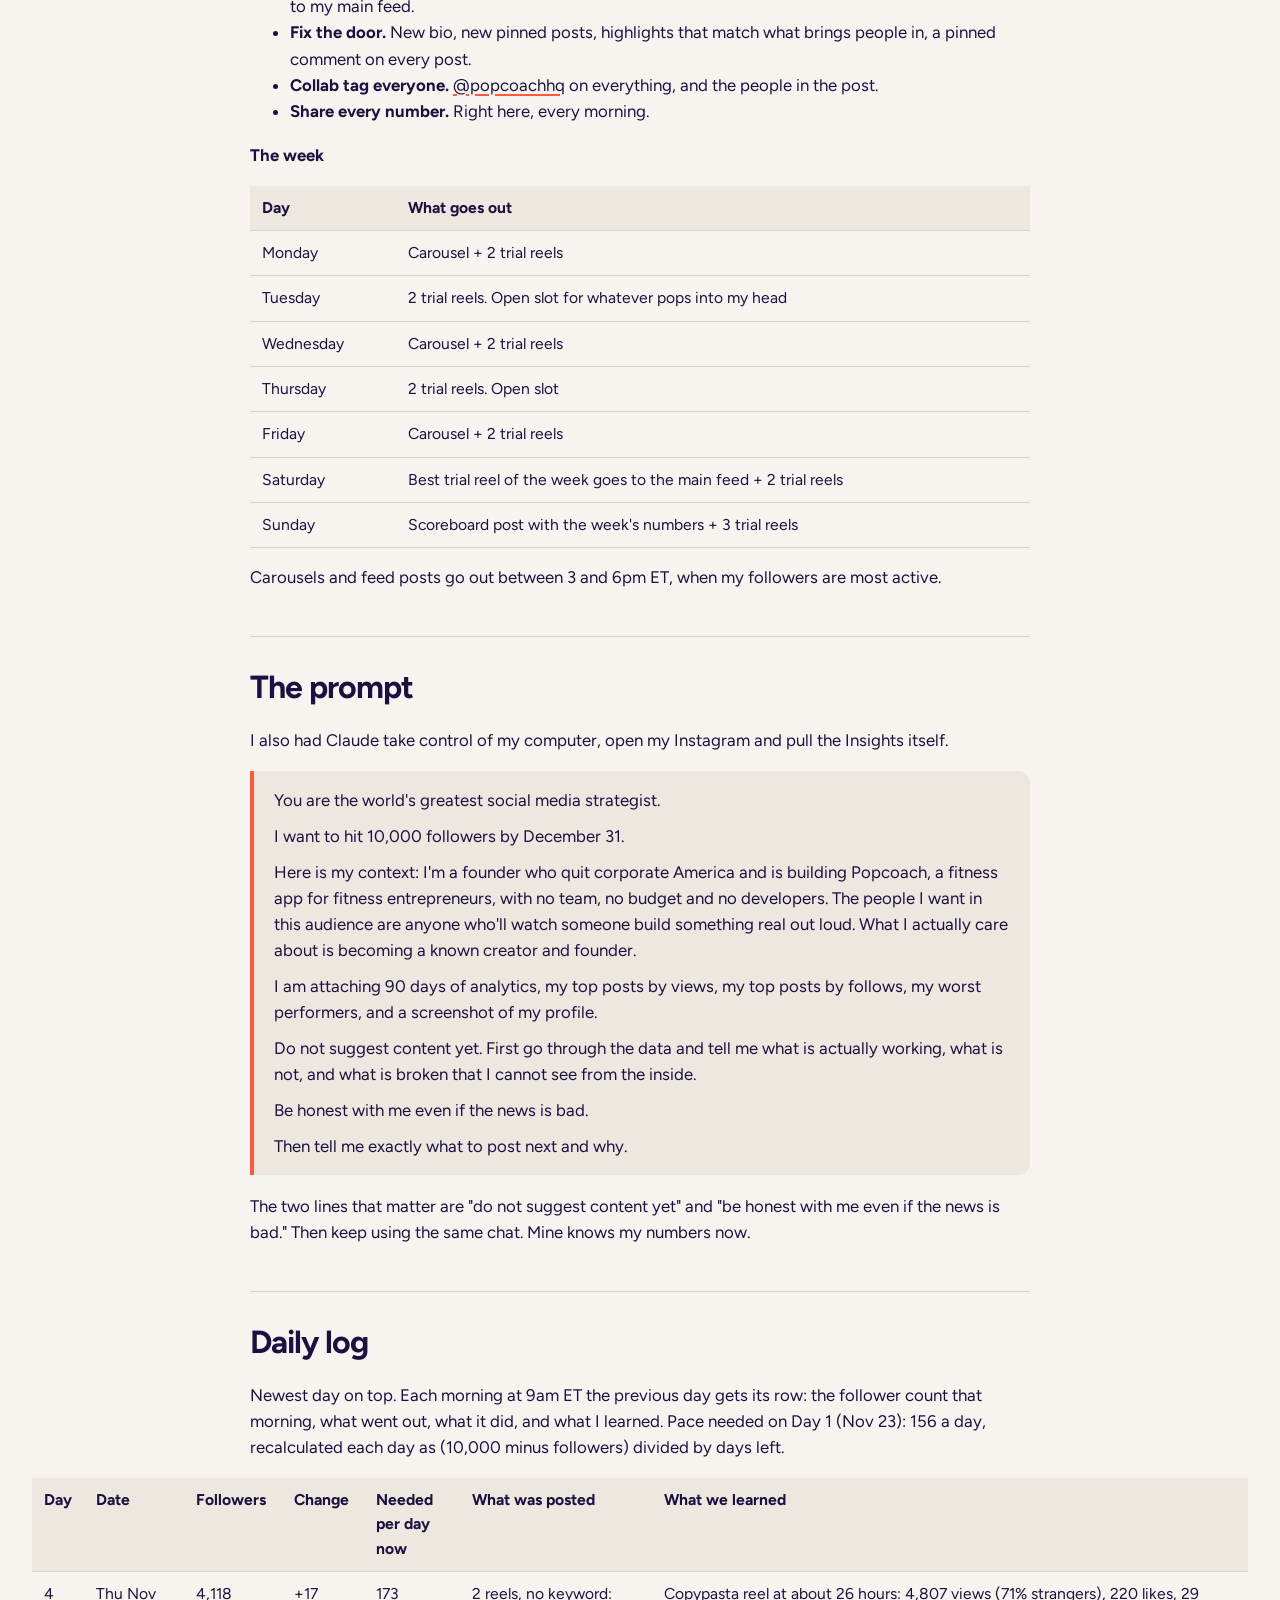
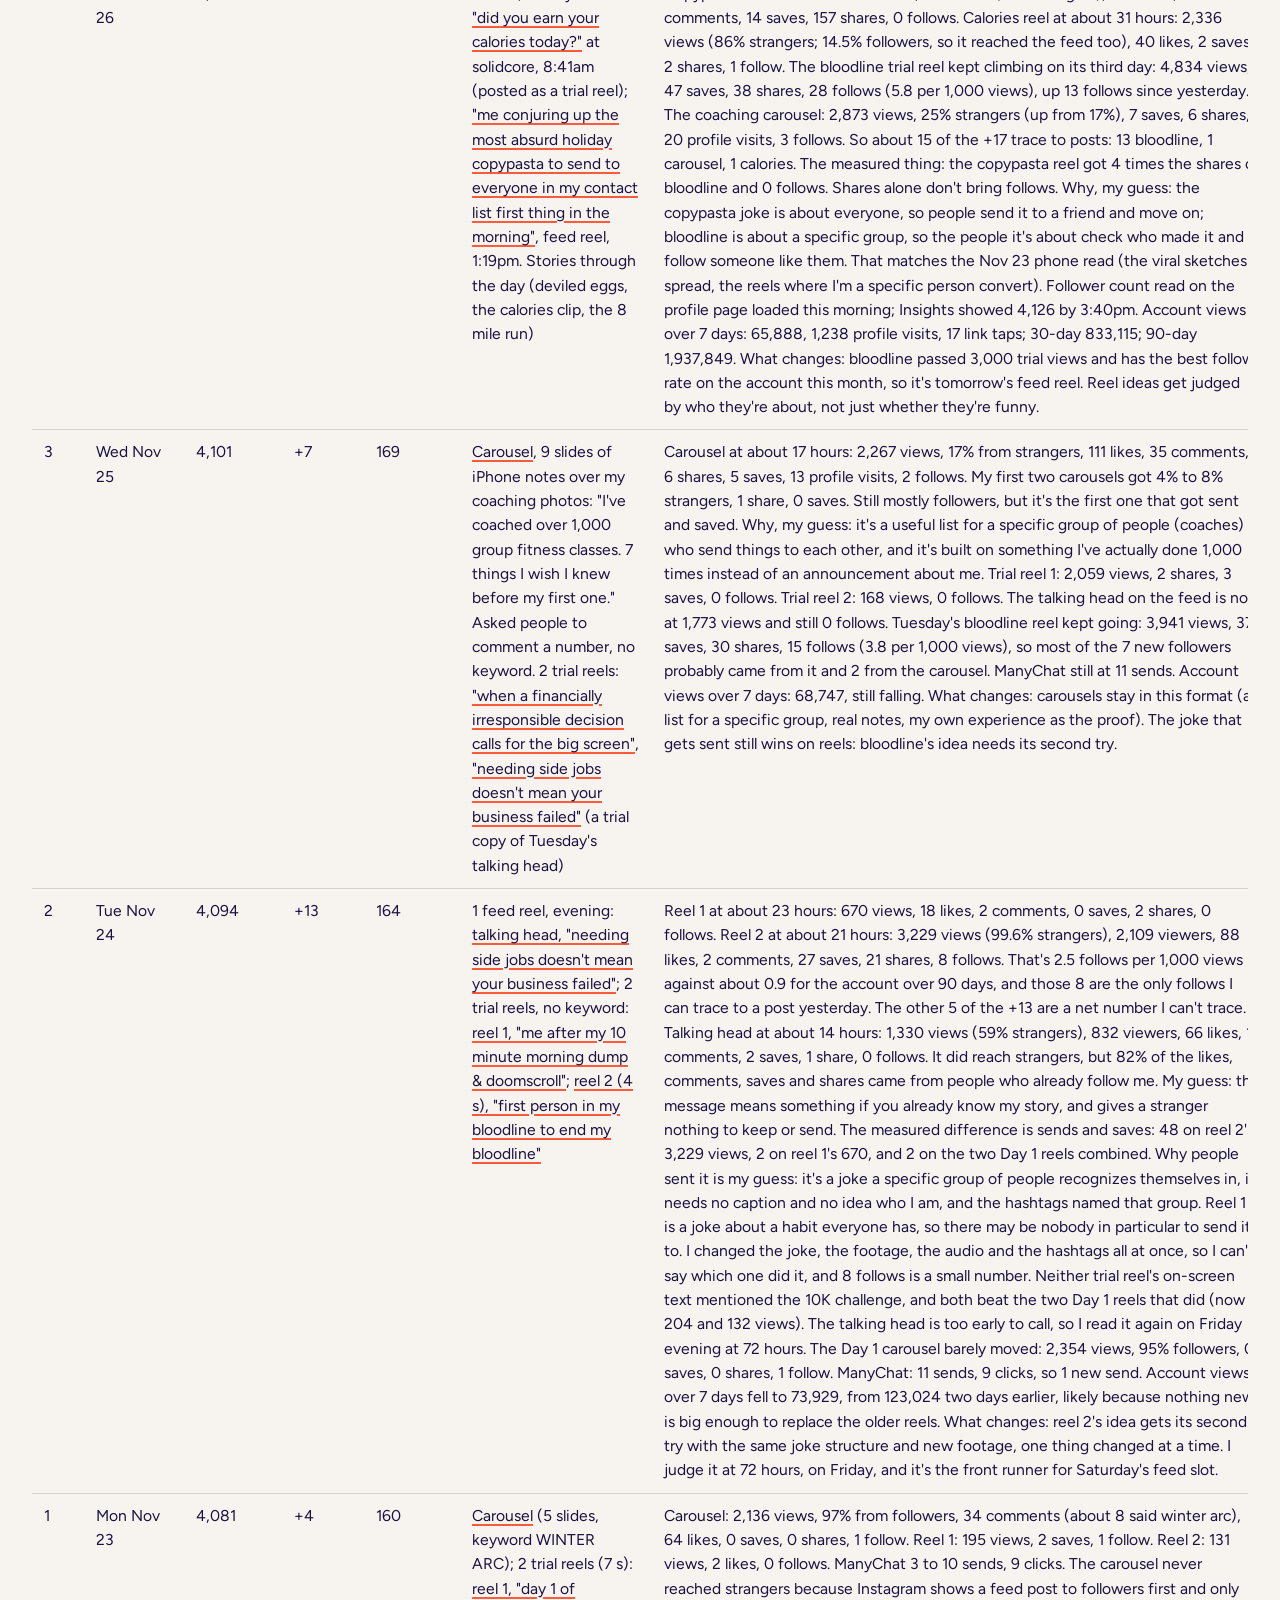
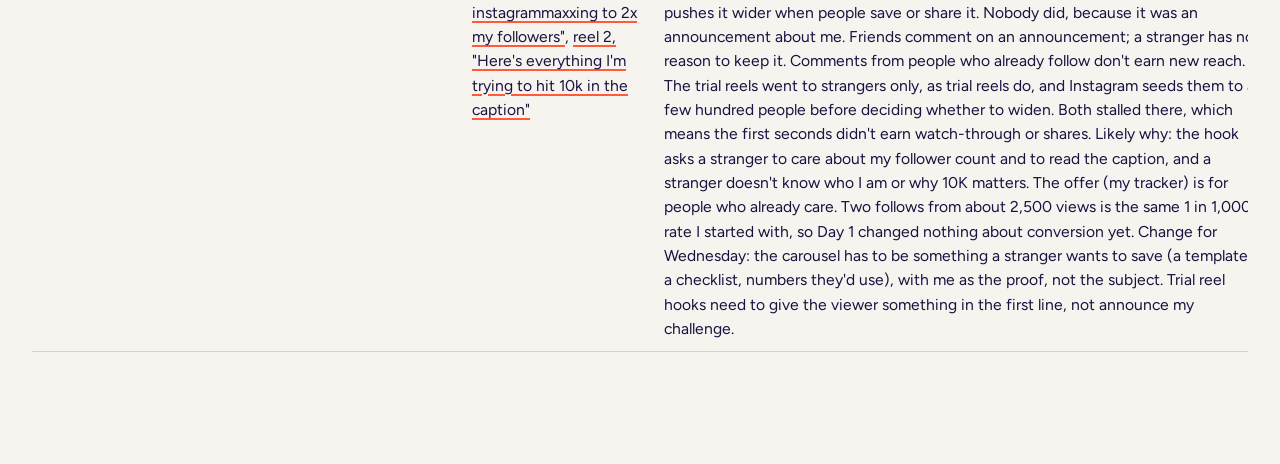
==== commit 7d1e53cb: "10K log: Day 4 (Thu Nov 26), 4,118 followers Co-Authored-By: Claude Opus 5.5 <noreply@anthropic.com>" ====
--- a/10k/index.html
+++ b/10k/index.html
@@ -72,7 +72,7 @@
 </header>
 <div class="page"><article class="doc">
 <h1>Winter arc: instagrammaxxing <a href="https://www.instagram.com/mitchyinmotion/">@mitchyinmotion</a> to 10K</h1>
-<p class="byline">By Mitchell Geezil · Day 1 was November 23, 2026 · Updated every morning at 9am ET</p><p class="updated">Last updated November 26, 2026 · <a href="#daily-log">jump to the daily log</a></p><div class="exports"><a href="https://www.instagram.com/mitchyinmotion/">Follow @mitchyinmotion</a><a href="/10k/road-to-10k.pdf" download class="quiet-btn">Download PDF</a><a href="/10k/road-to-10k.docx" download class="quiet-btn">Download Word</a><a href="/10k/road-to-10k.md" download class="quiet-btn">Markdown</a></div><div class="progress" role="progressbar" aria-valuemin="0" aria-valuemax="10000" aria-valuenow="4101"><div class="progress-top"><span class="progress-now">4,101 followers</span><span class="progress-goal">10,000</span></div><div class="progress-track"><div class="progress-fill" style="width:41.0%"></div></div><div class="progress-meta"><span>41.0% there</span><span>5,899 to go</span><span>Day 4 · 35 days left</span></div></div>
+<p class="byline">By Mitchell Geezil · Day 1 was November 23, 2026 · Updated every morning at 9am ET</p><p class="updated">Last updated November 27, 2026 · <a href="#daily-log">jump to the daily log</a></p><div class="exports"><a href="https://www.instagram.com/mitchyinmotion/">Follow @mitchyinmotion</a><a href="/10k/road-to-10k.pdf" download class="quiet-btn">Download PDF</a><a href="/10k/road-to-10k.docx" download class="quiet-btn">Download Word</a><a href="/10k/road-to-10k.md" download class="quiet-btn">Markdown</a></div><div class="progress" role="progressbar" aria-valuemin="0" aria-valuemax="10000" aria-valuenow="4118"><div class="progress-top"><span class="progress-now">4,118 followers</span><span class="progress-goal">10,000</span></div><div class="progress-track"><div class="progress-fill" style="width:41.2%"></div></div><div class="progress-meta"><span>41.2% there</span><span>5,882 to go</span><span>Day 5 · 34 days left</span></div></div>
 <h2 id="start-here">Start here</h2>
 <p>Hi, I'm Mitch (or Mitchy or Mitchell idc). THANK YOU FOR BEING HERE!</p>
 <p>TLDR: I want to hit 10K followers by EOY, to grow my personal brand and business, and I'm using this page to track and document the process.</p>
@@ -107,7 +107,7 @@
 <p>The two lines that matter are "do not suggest content yet" and "be honest with me even if the news is bad." Then keep using the same chat. Mine knows my numbers now.</p>
 <h2 id="daily-log">Daily log</h2>
 <p>Newest day on top. Each morning at 9am ET the previous day gets its row: the follower count that morning, what went out, what it did, and what I learned. Pace needed on Day 1 (Nov 23): 156 a day, recalculated each day as (10,000 minus followers) divided by days left.</p>
-<div class="tbl wide" tabindex="0" role="region" aria-label="Daily log, scrolls sideways"><table class="cards"><thead><tr><th>Day</th><th>Date</th><th>Followers</th><th>Change</th><th>Needed per day now</th><th>What was posted</th><th>What we learned</th></tr></thead><tbody><tr><td data-label="Day"><span>3</span></td><td data-label="Date"><span>Wed Nov 25</span></td><td data-label="Followers"><span>4,101</span></td><td data-label="Change"><span>+7</span></td><td data-label="Needed per day now"><span>169</span></td><td data-label="What was posted"><span><a href="https://www.instagram.com/p/DgLdflVmAtY/">Carousel</a>, 9 slides of iPhone notes over my coaching photos: "I've coached over 1,000 group fitness classes. 7 things I wish I knew before my first one." Asked people to comment a number, no keyword. 2 trial reels: <a href="https://www.instagram.com/reel/DgK2HVhxuIU/">"when a financially irresponsible decision calls for the big screen"</a>, <a href="https://www.instagram.com/reel/DgLmNmExURG/">"needing side jobs doesn't mean your business failed"</a> (a trial copy of Tuesday's talking head)</span></td><td data-label="What we learned"><span>Carousel at about 17 hours: 2,267 views, 17% from strangers, 111 likes, 35 comments, 6 shares, 5 saves, 13 profile visits, 2 follows. My first two carousels got 4% to 8% strangers, 1 share, 0 saves. Still mostly followers, but it's the first one that got sent and saved. Why, my guess: it's a useful list for a specific group of people (coaches) who send things to each other, and it's built on something I've actually done 1,000 times instead of an announcement about me. Trial reel 1: 2,059 views, 2 shares, 3 saves, 0 follows. Trial reel 2: 168 views, 0 follows. The talking head on the feed is now at 1,773 views and still 0 follows. Tuesday's bloodline reel kept going: 3,941 views, 37 saves, 30 shares, 15 follows (3.8 per 1,000 views), so most of the 7 new followers probably came from it and 2 from the carousel. ManyChat still at 11 sends. Account views over 7 days: 68,747, still falling. What changes: carousels stay in this format (a list for a specific group, real notes, my own experience as the proof). The joke that gets sent still wins on reels: bloodline's idea needs its second try.</span></td></tr><tr><td data-label="Day"><span>2</span></td><td data-label="Date"><span>Tue Nov 24</span></td><td data-label="Followers"><span>4,094</span></td><td data-label="Change"><span>+13</span></td><td data-label="Needed per day now"><span>164</span></td><td data-label="What was posted"><span>1 feed reel, evening: <a href="https://www.instagram.com/reel/DgJWM2GxXN0/">talking head, "needing side jobs doesn't mean your business failed"</a>; 2 trial reels, no keyword: <a href="https://www.instagram.com/reel/DgITLu2RUTn/">reel 1, "me after my 10 minute morning dump &amp; doomscroll"</a>; <a href="https://www.instagram.com/reel/DgIcxhER4xf/">reel 2 (4 s), "first person in my bloodline to end my bloodline"</a></span></td><td data-label="What we learned"><span>Reel 1 at about 23 hours: 670 views, 18 likes, 2 comments, 0 saves, 2 shares, 0 follows. Reel 2 at about 21 hours: 3,229 views (99.6% strangers), 2,109 viewers, 88 likes, 2 comments, 27 saves, 21 shares, 8 follows. That's 2.5 follows per 1,000 views against about 0.9 for the account over 90 days, and those 8 are the only follows I can trace to a post yesterday. The other 5 of the +13 are a net number I can't trace. Talking head at about 14 hours: 1,330 views (59% strangers), 832 viewers, 66 likes, 17 comments, 2 saves, 1 share, 0 follows. It did reach strangers, but 82% of the likes, comments, saves and shares came from people who already follow me. My guess: the message means something if you already know my story, and gives a stranger nothing to keep or send. The measured difference is sends and saves: 48 on reel 2's 3,229 views, 2 on reel 1's 670, and 2 on the two Day 1 reels combined. Why people sent it is my guess: it's a joke a specific group of people recognizes themselves in, it needs no caption and no idea who I am, and the hashtags named that group. Reel 1 is a joke about a habit everyone has, so there may be nobody in particular to send it to. I changed the joke, the footage, the audio and the hashtags all at once, so I can't say which one did it, and 8 follows is a small number. Neither trial reel's on-screen text mentioned the 10K challenge, and both beat the two Day 1 reels that did (now 204 and 132 views). The talking head is too early to call, so I read it again on Friday evening at 72 hours. The Day 1 carousel barely moved: 2,354 views, 95% followers, 0 saves, 0 shares, 1 follow. ManyChat: 11 sends, 9 clicks, so 1 new send. Account views over 7 days fell to 73,929, from 123,024 two days earlier, likely because nothing new is big enough to replace the older reels. What changes: reel 2's idea gets its second try with the same joke structure and new footage, one thing changed at a time. I judge it at 72 hours, on Friday, and it's the front runner for Saturday's feed slot.</span></td></tr><tr><td data-label="Day"><span>1</span></td><td data-label="Date"><span>Mon Nov 23</span></td><td data-label="Followers"><span>4,081</span></td><td data-label="Change"><span>+4</span></td><td data-label="Needed per day now"><span>160</span></td><td data-label="What was posted"><span><a href="https://www.instagram.com/p/DgGKlHwoFeu/">Carousel</a> (5 slides, keyword WINTER ARC); 2 trial reels (7 s): <a href="https://www.instagram.com/reel/DgGRdWlRxcU/">reel 1, "day 1 of instagrammaxxing to 2x my followers"</a>, <a href="https://www.instagram.com/reel/DgGrMkWxYnB/">reel 2, "Here's everything I'm trying to hit 10k in the caption"</a></span></td><td data-label="What we learned"><span>Carousel: 2,136 views, 97% from followers, 34 comments (about 8 said winter arc), 64 likes, 0 saves, 0 shares, 1 follow. Reel 1: 195 views, 2 saves, 1 follow. Reel 2: 131 views, 2 likes, 0 follows. ManyChat 3 to 10 sends, 9 clicks. The carousel never reached strangers because Instagram shows a feed post to followers first and only pushes it wider when people save or share it. Nobody did, because it was an announcement about me. Friends comment on an announcement; a stranger has no reason to keep it. Comments from people who already follow don't earn new reach. The trial reels went to strangers only, as trial reels do, and Instagram seeds them to a few hundred people before deciding whether to widen. Both stalled there, which means the first seconds didn't earn watch-through or shares. Likely why: the hook asks a stranger to care about my follower count and to read the caption, and a stranger doesn't know who I am or why 10K matters. The offer (my tracker) is for people who already care. Two follows from about 2,500 views is the same 1 in 1,000 rate I started with, so Day 1 changed nothing about conversion yet. Change for Wednesday: the carousel has to be something a stranger wants to save (a template, a checklist, numbers they'd use), with me as the proof, not the subject. Trial reel hooks need to give the viewer something in the first line, not announce my challenge.</span></td></tr></tbody></table></div>
+<div class="tbl wide" tabindex="0" role="region" aria-label="Daily log, scrolls sideways"><table class="cards"><thead><tr><th>Day</th><th>Date</th><th>Followers</th><th>Change</th><th>Needed per day now</th><th>What was posted</th><th>What we learned</th></tr></thead><tbody><tr><td data-label="Day"><span>4</span></td><td data-label="Date"><span>Thu Nov 26</span></td><td data-label="Followers"><span>4,118</span></td><td data-label="Change"><span>+17</span></td><td data-label="Needed per day now"><span>173</span></td><td data-label="What was posted"><span>2 reels, no keyword: <a href="https://www.instagram.com/reel/DgNPDf1RgML/">"did you earn your calories today?"</a> at solidcore, 8:41am (posted as a trial reel); <a href="https://www.instagram.com/reel/DgNu5lBxEm6/">"me conjuring up the most absurd holiday copypasta to send to everyone in my contact list first thing in the morning"</a>, feed reel, 1:19pm. Stories through the day (deviled eggs, the calories clip, the 8 mile run)</span></td><td data-label="What we learned"><span>Copypasta reel at about 26 hours: 4,807 views (71% strangers), 220 likes, 29 comments, 14 saves, 157 shares, 0 follows. Calories reel at about 31 hours: 2,336 views (86% strangers; 14.5% followers, so it reached the feed too), 40 likes, 2 saves, 2 shares, 1 follow. The bloodline trial reel kept climbing on its third day: 4,834 views, 47 saves, 38 shares, 28 follows (5.8 per 1,000 views), up 13 follows since yesterday. The coaching carousel: 2,873 views, 25% strangers (up from 17%), 7 saves, 6 shares, 20 profile visits, 3 follows. So about 15 of the +17 trace to posts: 13 bloodline, 1 carousel, 1 calories. The measured thing: the copypasta reel got 4 times the shares of bloodline and 0 follows. Shares alone don't bring follows. Why, my guess: the copypasta joke is about everyone, so people send it to a friend and move on; bloodline is about a specific group, so the people it's about check who made it and follow someone like them. That matches the Nov 23 phone read (the viral sketches spread, the reels where I'm a specific person convert). Follower count read on the profile page loaded this morning; Insights showed 4,126 by 3:40pm. Account views over 7 days: 65,888, 1,238 profile visits, 17 link taps; 30-day 833,115; 90-day 1,937,849. What changes: bloodline passed 3,000 trial views and has the best follow rate on the account this month, so it's tomorrow's feed reel. Reel ideas get judged by who they're about, not just whether they're funny.</span></td></tr><tr><td data-label="Day"><span>3</span></td><td data-label="Date"><span>Wed Nov 25</span></td><td data-label="Followers"><span>4,101</span></td><td data-label="Change"><span>+7</span></td><td data-label="Needed per day now"><span>169</span></td><td data-label="What was posted"><span><a href="https://www.instagram.com/p/DgLdflVmAtY/">Carousel</a>, 9 slides of iPhone notes over my coaching photos: "I've coached over 1,000 group fitness classes. 7 things I wish I knew before my first one." Asked people to comment a number, no keyword. 2 trial reels: <a href="https://www.instagram.com/reel/DgK2HVhxuIU/">"when a financially irresponsible decision calls for the big screen"</a>, <a href="https://www.instagram.com/reel/DgLmNmExURG/">"needing side jobs doesn't mean your business failed"</a> (a trial copy of Tuesday's talking head)</span></td><td data-label="What we learned"><span>Carousel at about 17 hours: 2,267 views, 17% from strangers, 111 likes, 35 comments, 6 shares, 5 saves, 13 profile visits, 2 follows. My first two carousels got 4% to 8% strangers, 1 share, 0 saves. Still mostly followers, but it's the first one that got sent and saved. Why, my guess: it's a useful list for a specific group of people (coaches) who send things to each other, and it's built on something I've actually done 1,000 times instead of an announcement about me. Trial reel 1: 2,059 views, 2 shares, 3 saves, 0 follows. Trial reel 2: 168 views, 0 follows. The talking head on the feed is now at 1,773 views and still 0 follows. Tuesday's bloodline reel kept going: 3,941 views, 37 saves, 30 shares, 15 follows (3.8 per 1,000 views), so most of the 7 new followers probably came from it and 2 from the carousel. ManyChat still at 11 sends. Account views over 7 days: 68,747, still falling. What changes: carousels stay in this format (a list for a specific group, real notes, my own experience as the proof). The joke that gets sent still wins on reels: bloodline's idea needs its second try.</span></td></tr><tr><td data-label="Day"><span>2</span></td><td data-label="Date"><span>Tue Nov 24</span></td><td data-label="Followers"><span>4,094</span></td><td data-label="Change"><span>+13</span></td><td data-label="Needed per day now"><span>164</span></td><td data-label="What was posted"><span>1 feed reel, evening: <a href="https://www.instagram.com/reel/DgJWM2GxXN0/">talking head, "needing side jobs doesn't mean your business failed"</a>; 2 trial reels, no keyword: <a href="https://www.instagram.com/reel/DgITLu2RUTn/">reel 1, "me after my 10 minute morning dump &amp; doomscroll"</a>; <a href="https://www.instagram.com/reel/DgIcxhER4xf/">reel 2 (4 s), "first person in my bloodline to end my bloodline"</a></span></td><td data-label="What we learned"><span>Reel 1 at about 23 hours: 670 views, 18 likes, 2 comments, 0 saves, 2 shares, 0 follows. Reel 2 at about 21 hours: 3,229 views (99.6% strangers), 2,109 viewers, 88 likes, 2 comments, 27 saves, 21 shares, 8 follows. That's 2.5 follows per 1,000 views against about 0.9 for the account over 90 days, and those 8 are the only follows I can trace to a post yesterday. The other 5 of the +13 are a net number I can't trace. Talking head at about 14 hours: 1,330 views (59% strangers), 832 viewers, 66 likes, 17 comments, 2 saves, 1 share, 0 follows. It did reach strangers, but 82% of the likes, comments, saves and shares came from people who already follow me. My guess: the message means something if you already know my story, and gives a stranger nothing to keep or send. The measured difference is sends and saves: 48 on reel 2's 3,229 views, 2 on reel 1's 670, and 2 on the two Day 1 reels combined. Why people sent it is my guess: it's a joke a specific group of people recognizes themselves in, it needs no caption and no idea who I am, and the hashtags named that group. Reel 1 is a joke about a habit everyone has, so there may be nobody in particular to send it to. I changed the joke, the footage, the audio and the hashtags all at once, so I can't say which one did it, and 8 follows is a small number. Neither trial reel's on-screen text mentioned the 10K challenge, and both beat the two Day 1 reels that did (now 204 and 132 views). The talking head is too early to call, so I read it again on Friday evening at 72 hours. The Day 1 carousel barely moved: 2,354 views, 95% followers, 0 saves, 0 shares, 1 follow. ManyChat: 11 sends, 9 clicks, so 1 new send. Account views over 7 days fell to 73,929, from 123,024 two days earlier, likely because nothing new is big enough to replace the older reels. What changes: reel 2's idea gets its second try with the same joke structure and new footage, one thing changed at a time. I judge it at 72 hours, on Friday, and it's the front runner for Saturday's feed slot.</span></td></tr><tr><td data-label="Day"><span>1</span></td><td data-label="Date"><span>Mon Nov 23</span></td><td data-label="Followers"><span>4,081</span></td><td data-label="Change"><span>+4</span></td><td data-label="Needed per day now"><span>160</span></td><td data-label="What was posted"><span><a href="https://www.instagram.com/p/DgGKlHwoFeu/">Carousel</a> (5 slides, keyword WINTER ARC); 2 trial reels (7 s): <a href="https://www.instagram.com/reel/DgGRdWlRxcU/">reel 1, "day 1 of instagrammaxxing to 2x my followers"</a>, <a href="https://www.instagram.com/reel/DgGrMkWxYnB/">reel 2, "Here's everything I'm trying to hit 10k in the caption"</a></span></td><td data-label="What we learned"><span>Carousel: 2,136 views, 97% from followers, 34 comments (about 8 said winter arc), 64 likes, 0 saves, 0 shares, 1 follow. Reel 1: 195 views, 2 saves, 1 follow. Reel 2: 131 views, 2 likes, 0 follows. ManyChat 3 to 10 sends, 9 clicks. The carousel never reached strangers because Instagram shows a feed post to followers first and only pushes it wider when people save or share it. Nobody did, because it was an announcement about me. Friends comment on an announcement; a stranger has no reason to keep it. Comments from people who already follow don't earn new reach. The trial reels went to strangers only, as trial reels do, and Instagram seeds them to a few hundred people before deciding whether to widen. Both stalled there, which means the first seconds didn't earn watch-through or shares. Likely why: the hook asks a stranger to care about my follower count and to read the caption, and a stranger doesn't know who I am or why 10K matters. The offer (my tracker) is for people who already care. Two follows from about 2,500 views is the same 1 in 1,000 rate I started with, so Day 1 changed nothing about conversion yet. Change for Wednesday: the carousel has to be something a stranger wants to save (a template, a checklist, numbers they'd use), with me as the proof, not the subject. Trial reel hooks need to give the viewer something in the first line, not announce my challenge.</span></td></tr></tbody></table></div>
 </article></div>
 </body>
 </html>
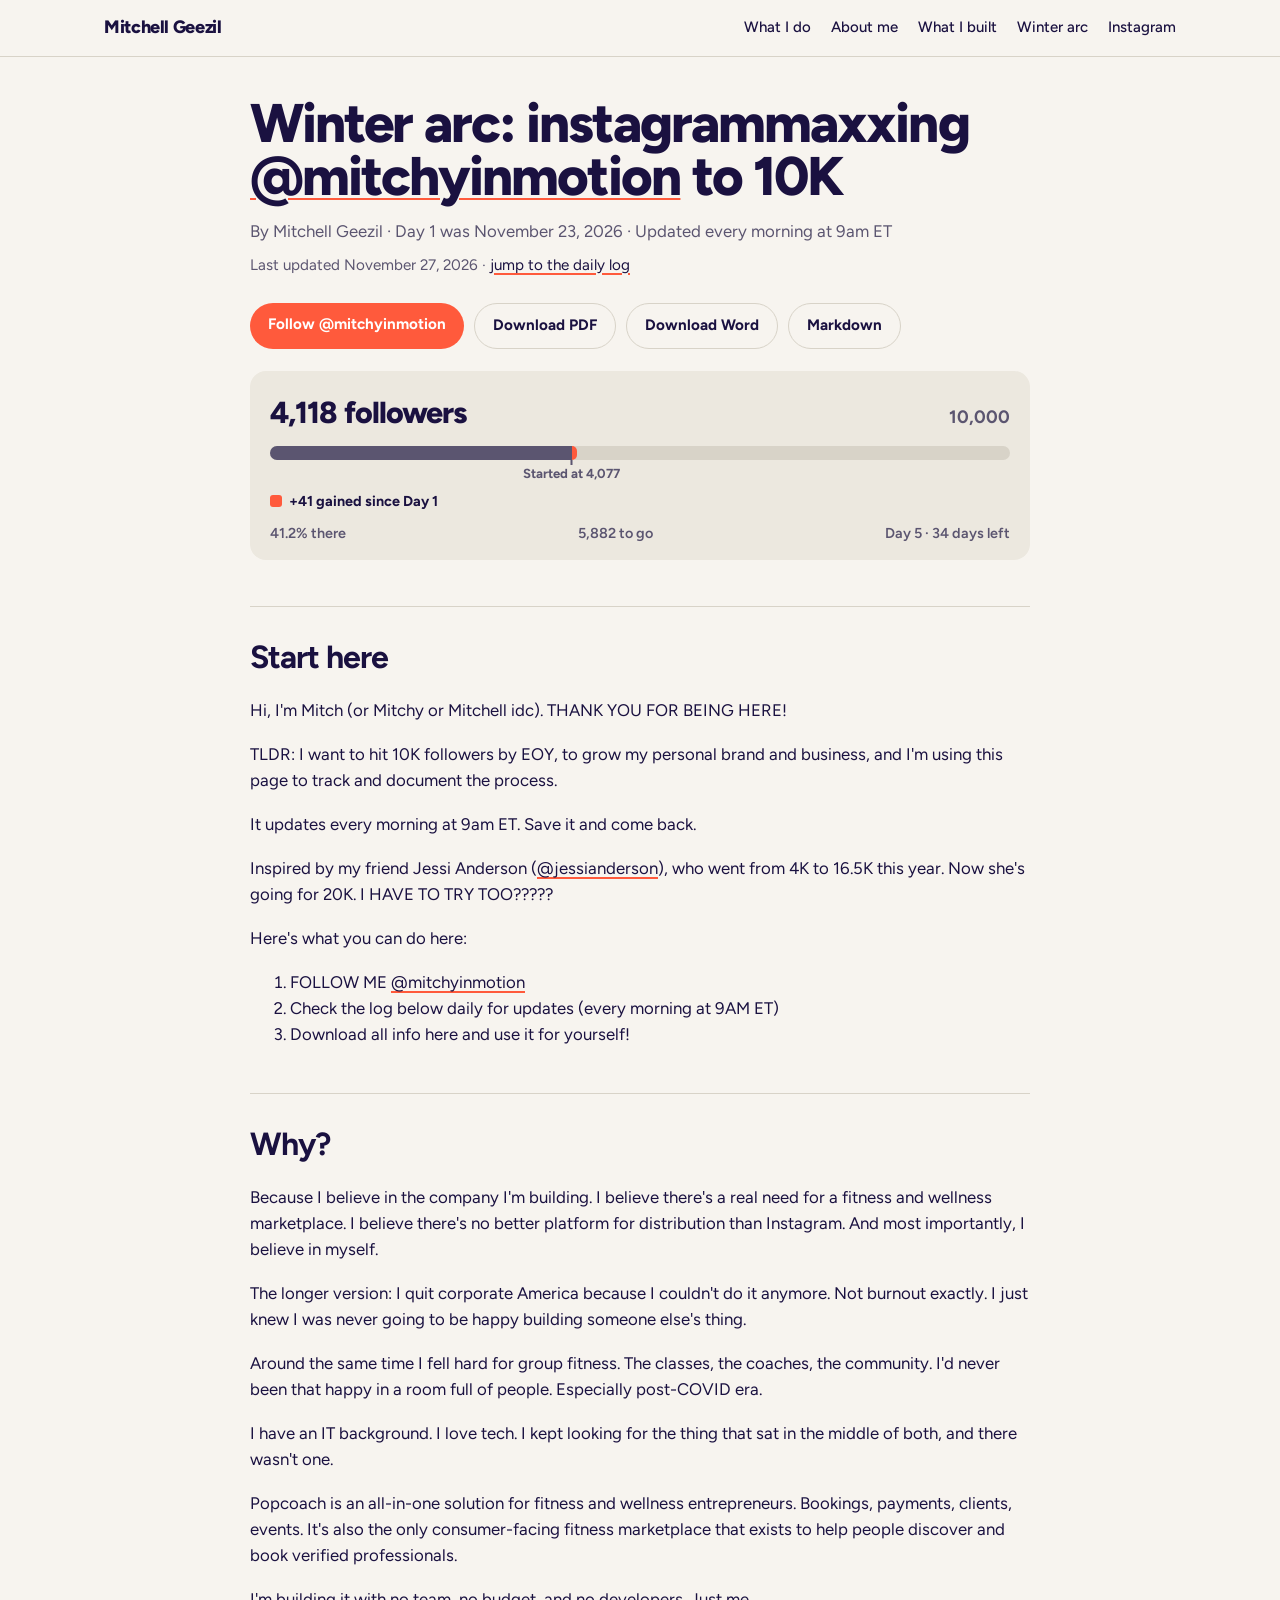
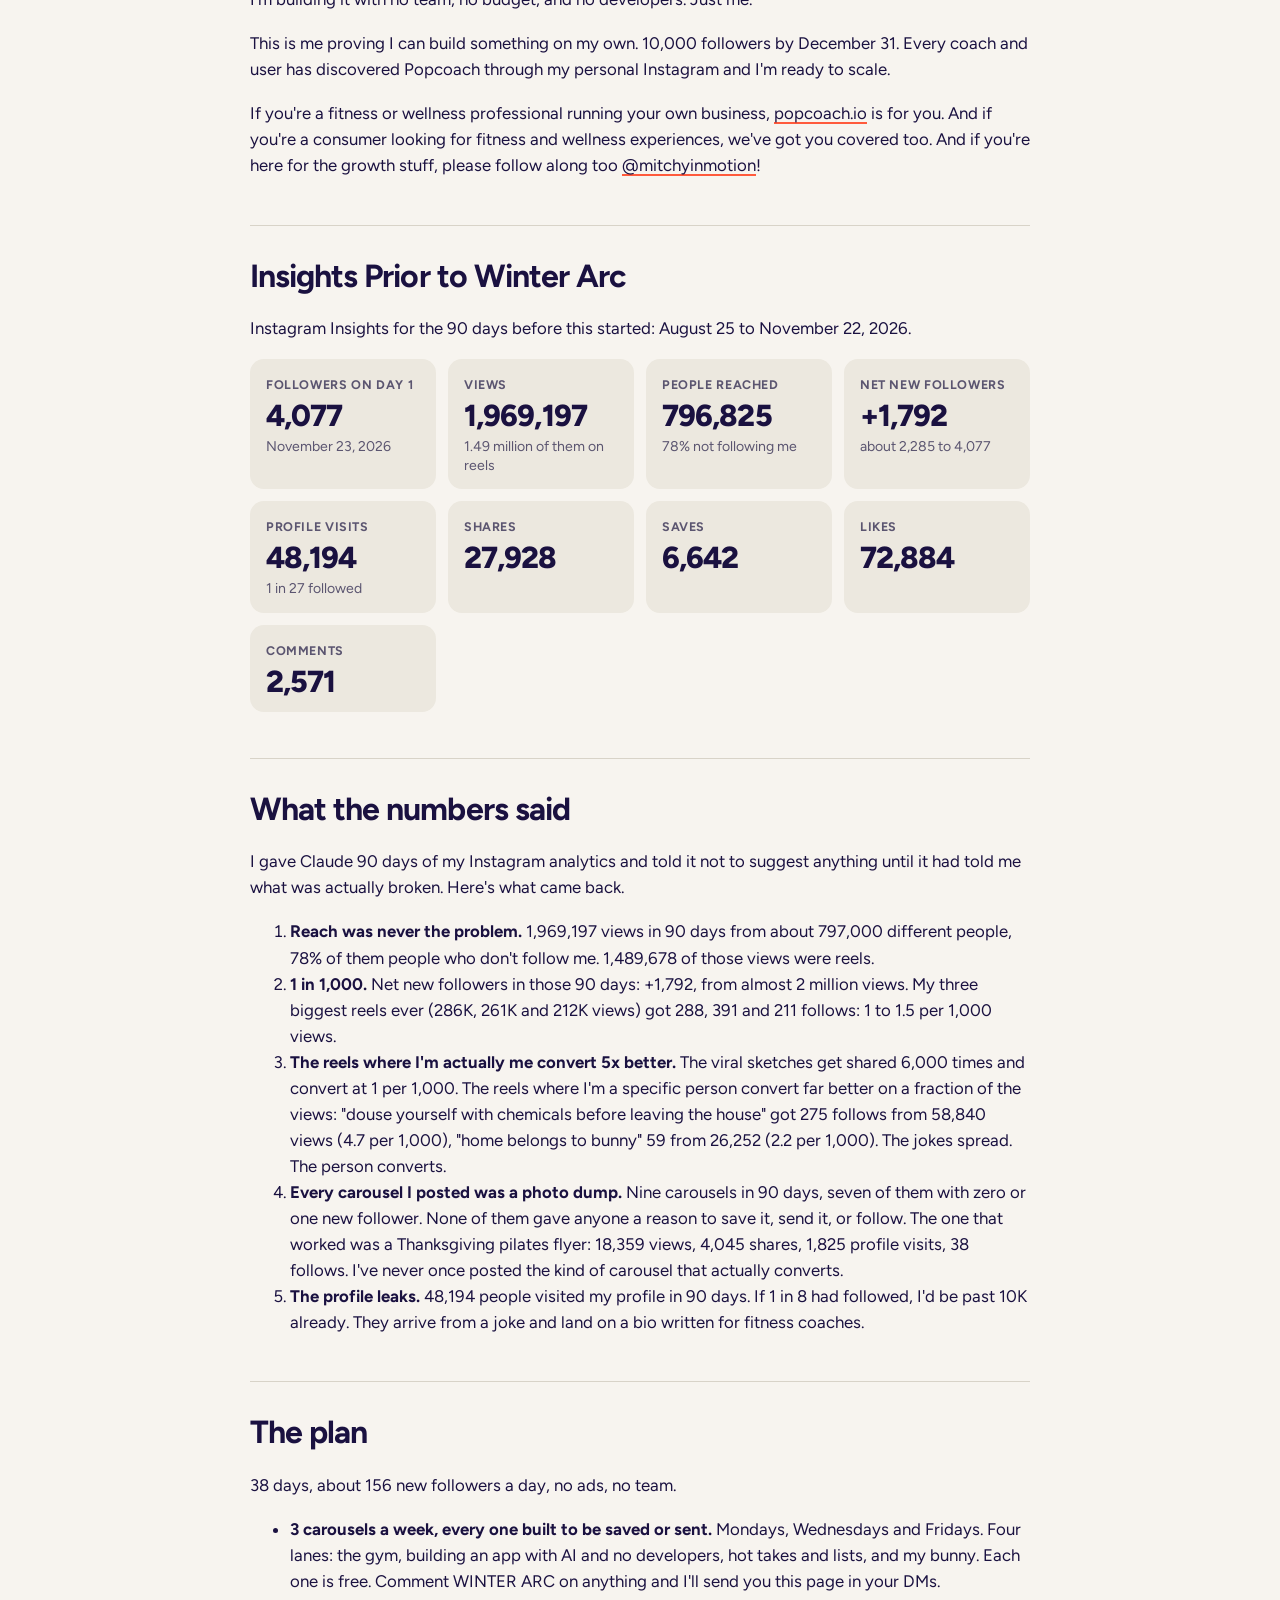
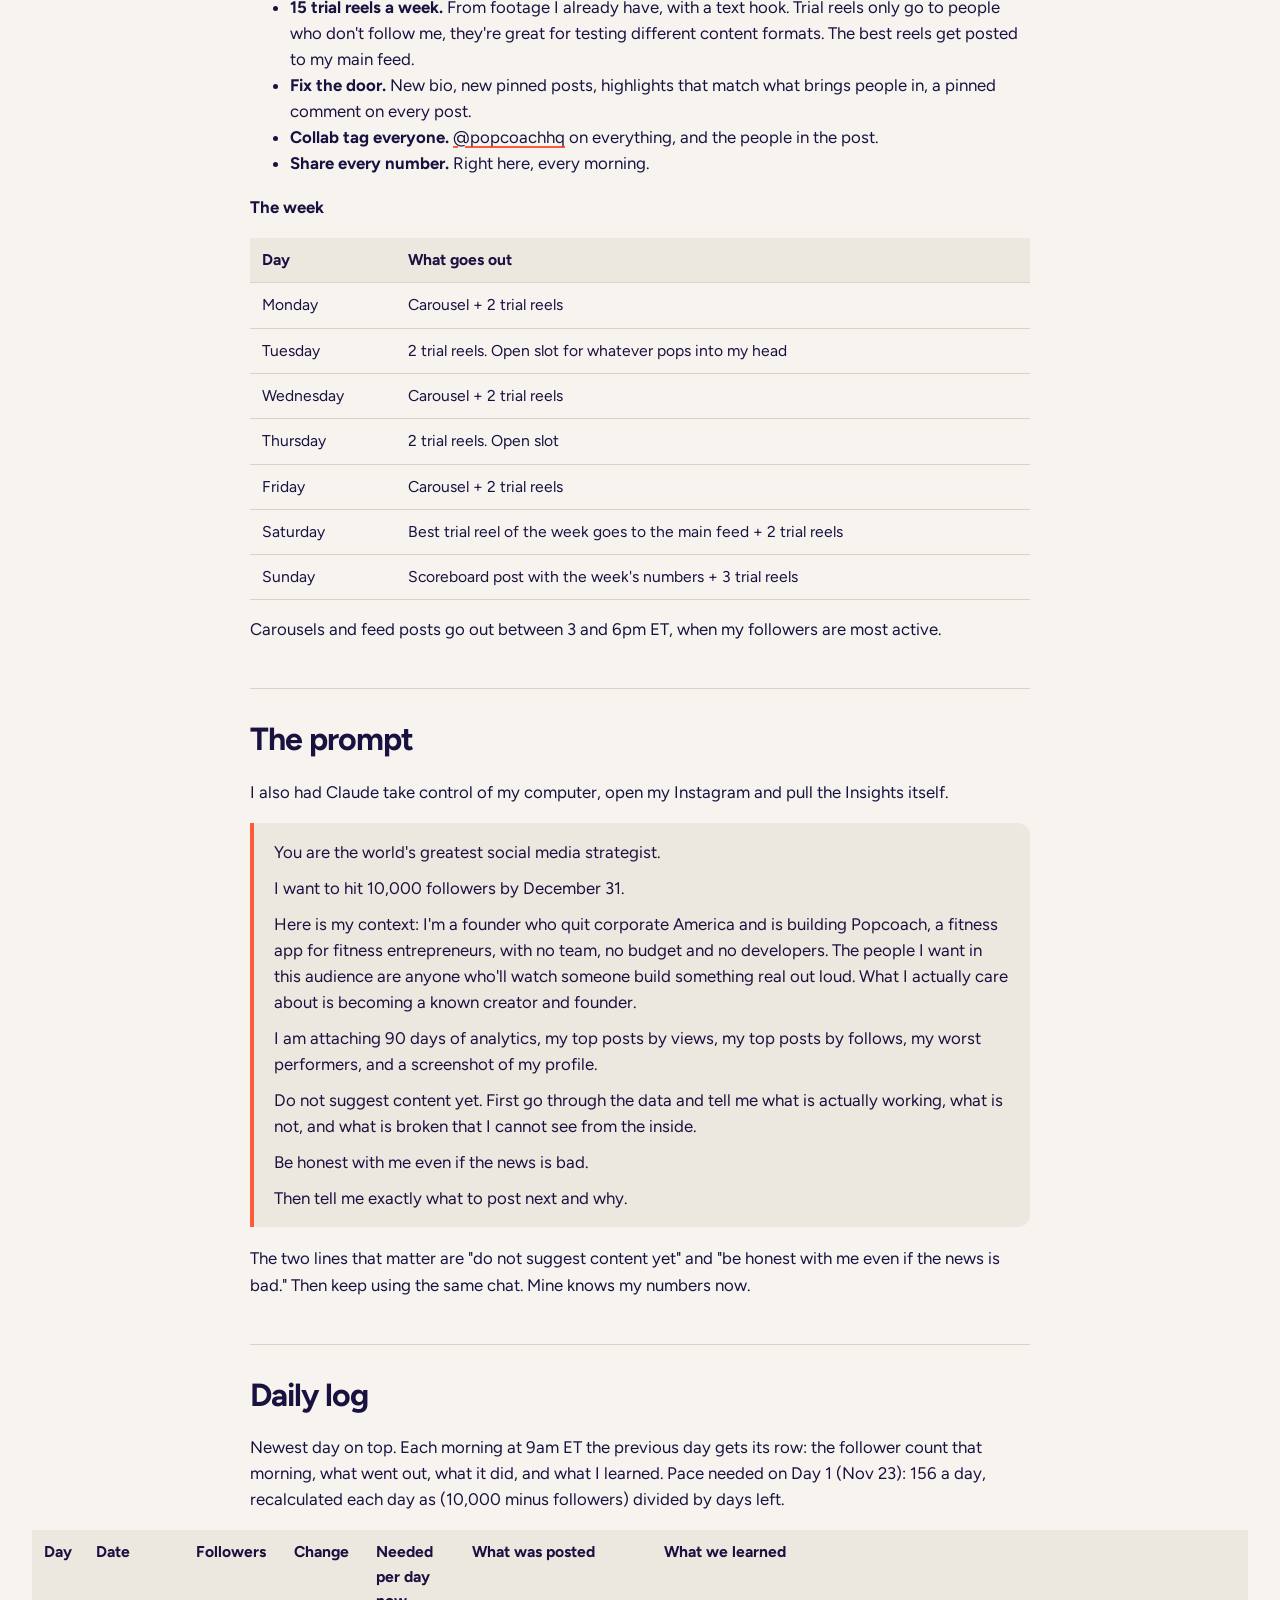
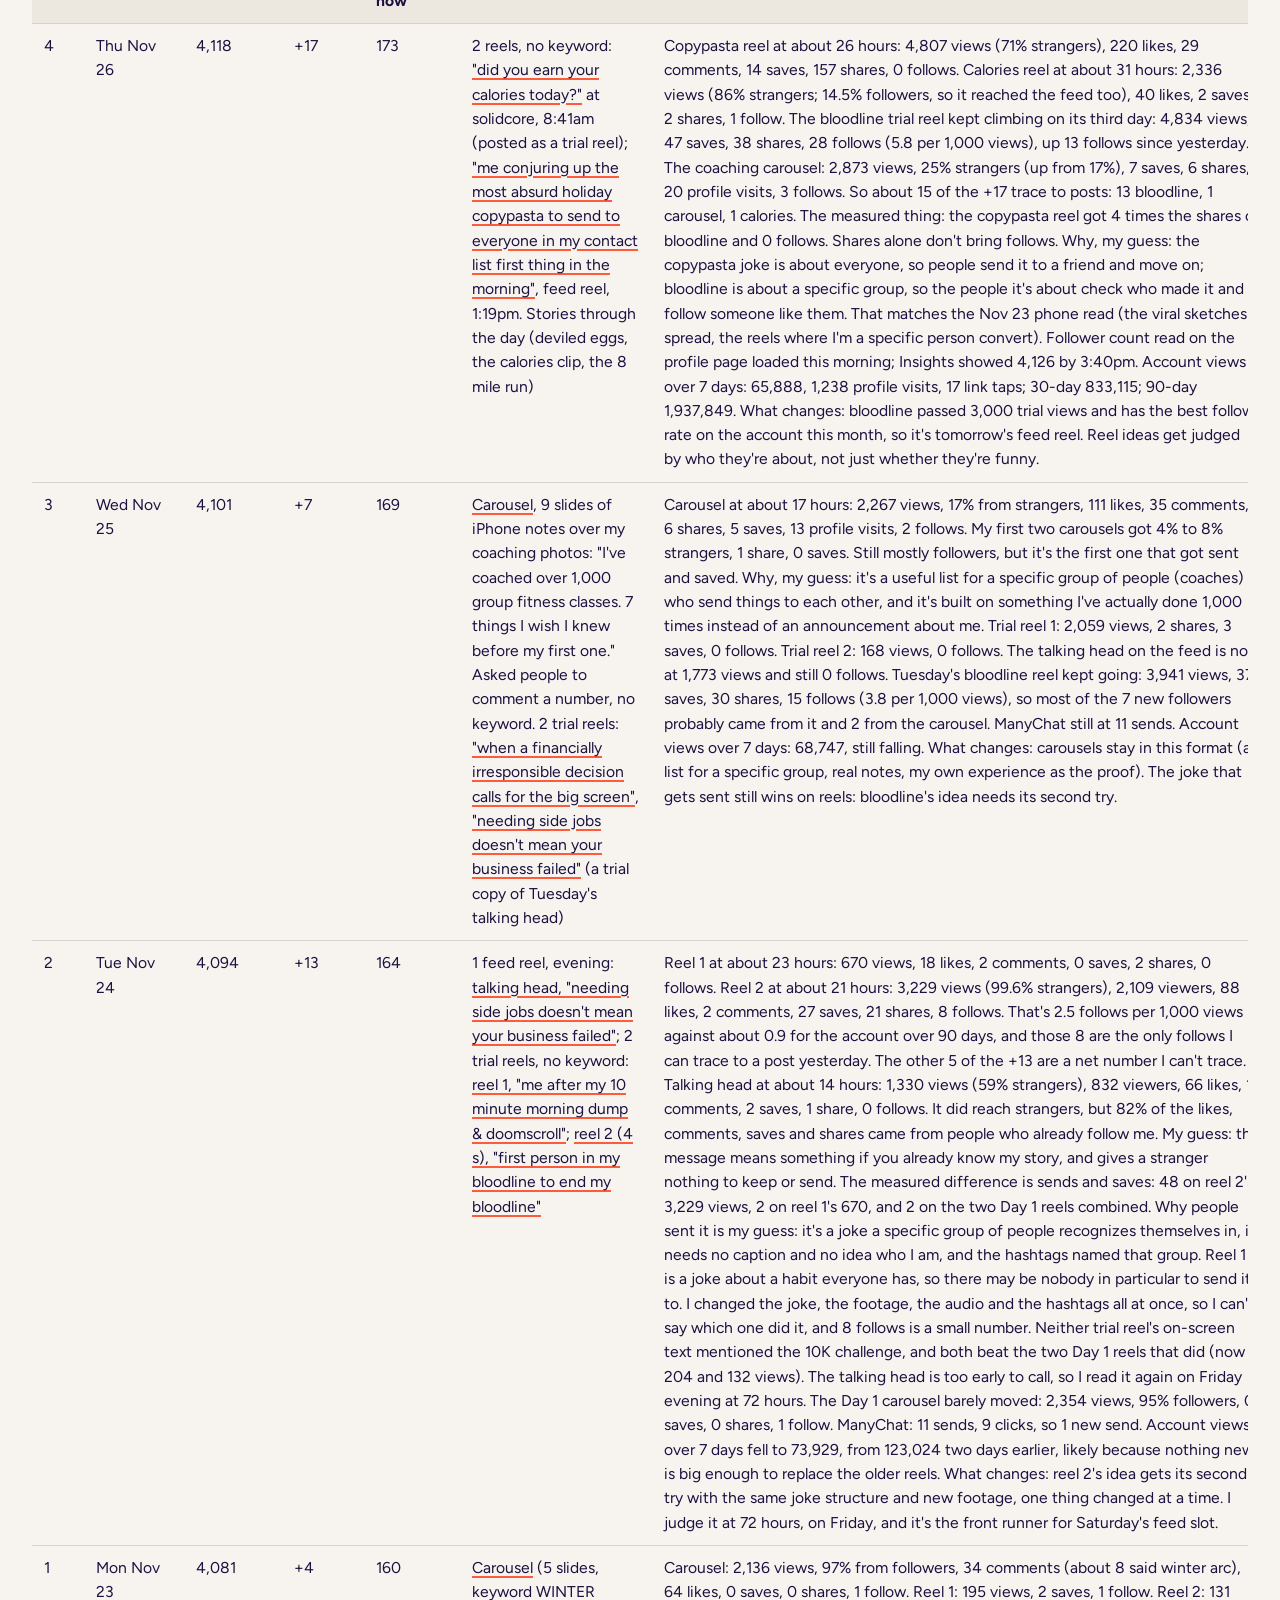
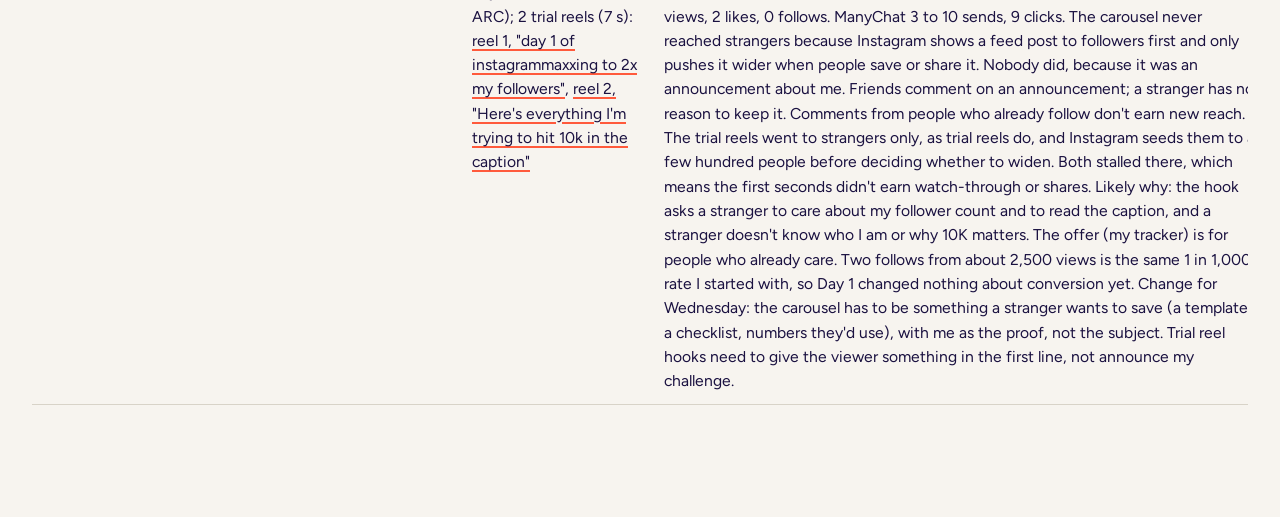
==== commit 9e2e50f9: "10K page: follower bar shows the Day 1 start and the gain in a second color Co-Authored-By: Claude O" ====
--- a/10k/index.html
+++ b/10k/index.html
@@ -57,8 +57,14 @@
 .progress-top{display:flex;justify-content:space-between;align-items:baseline;gap:12px;margin-bottom:10px}
 .progress-now{font-size:clamp(1.4rem,3vw,1.9rem);font-weight:800;letter-spacing:-.03em}
 .progress-goal{font-weight:700;color:var(--fg-2)}
-.progress-track{height:14px;border-radius:999px;background:var(--rule);overflow:hidden}
-.progress-fill{height:100%;border-radius:999px;background:var(--accent);transition:width .6s ease}
+.progress-track{position:relative;height:14px;border-radius:999px;background:var(--rule);overflow:hidden;display:flex}
+.progress-base{height:100%;background:var(--fg-2)}
+.progress-gain{height:100%;min-width:5px;background:var(--accent);border-radius:0 999px 999px 0;transition:width .6s ease}
+.progress-start{position:relative;height:0}
+.progress-start span{position:absolute;top:4px;transform:translateX(-50%);white-space:nowrap;font-size:.82rem;font-weight:700;color:var(--fg-2)}
+.progress-start span::before{content:"";position:absolute;left:50%;top:-4px;width:2px;height:5px;margin-left:-1px;background:var(--fg-2)}
+.progress-legend{display:flex;flex-wrap:wrap;gap:6px 18px;margin-top:30px;font-size:.9rem;font-weight:700}
+.progress-legend i{display:inline-block;width:12px;height:12px;border-radius:3px;margin-right:7px;vertical-align:-1px}
 .progress-meta{display:flex;flex-wrap:wrap;justify-content:space-between;gap:6px 14px;margin-top:10px;font-size:.9rem;color:var(--fg-2);font-weight:600}
 .exports{display:flex;flex-wrap:wrap;gap:10px;margin:0 0 8px}
 .exports a{font-weight:700;font-size:.95rem;background:var(--accent);color:#fff;text-decoration:none;padding:10px 18px;border-radius:999px}
@@ -72,7 +78,7 @@
 </header>
 <div class="page"><article class="doc">
 <h1>Winter arc: instagrammaxxing <a href="https://www.instagram.com/mitchyinmotion/">@mitchyinmotion</a> to 10K</h1>
-<p class="byline">By Mitchell Geezil · Day 1 was November 23, 2026 · Updated every morning at 9am ET</p><p class="updated">Last updated November 27, 2026 · <a href="#daily-log">jump to the daily log</a></p><div class="exports"><a href="https://www.instagram.com/mitchyinmotion/">Follow @mitchyinmotion</a><a href="/10k/road-to-10k.pdf" download class="quiet-btn">Download PDF</a><a href="/10k/road-to-10k.docx" download class="quiet-btn">Download Word</a><a href="/10k/road-to-10k.md" download class="quiet-btn">Markdown</a></div><div class="progress" role="progressbar" aria-valuemin="0" aria-valuemax="10000" aria-valuenow="4118"><div class="progress-top"><span class="progress-now">4,118 followers</span><span class="progress-goal">10,000</span></div><div class="progress-track"><div class="progress-fill" style="width:41.2%"></div></div><div class="progress-meta"><span>41.2% there</span><span>5,882 to go</span><span>Day 5 · 34 days left</span></div></div>
+<p class="byline">By Mitchell Geezil · Day 1 was November 23, 2026 · Updated every morning at 9am ET</p><p class="updated">Last updated November 27, 2026 · <a href="#daily-log">jump to the daily log</a></p><div class="exports"><a href="https://www.instagram.com/mitchyinmotion/">Follow @mitchyinmotion</a><a href="/10k/road-to-10k.pdf" download class="quiet-btn">Download PDF</a><a href="/10k/road-to-10k.docx" download class="quiet-btn">Download Word</a><a href="/10k/road-to-10k.md" download class="quiet-btn">Markdown</a></div><div class="progress" role="progressbar" aria-valuemin="0" aria-valuemax="10000" aria-valuenow="4118"><div class="progress-top"><span class="progress-now">4,118 followers</span><span class="progress-goal">10,000</span></div><div class="progress-track"><div class="progress-base" style="width:40.77%"></div><div class="progress-gain" style="width:0.41%"></div></div><div class="progress-start"><span style="left:40.77%">Started at 4,077</span></div><div class="progress-legend"><span><i style="background:var(--accent)"></i>+41 gained since Day 1</span></div><div class="progress-meta"><span>41.2% there</span><span>5,882 to go</span><span>Day 5 · 34 days left</span></div></div>
 <h2 id="start-here">Start here</h2>
 <p>Hi, I'm Mitch (or Mitchy or Mitchell idc). THANK YOU FOR BEING HERE!</p>
 <p>TLDR: I want to hit 10K followers by EOY, to grow my personal brand and business, and I'm using this page to track and document the process.</p>
